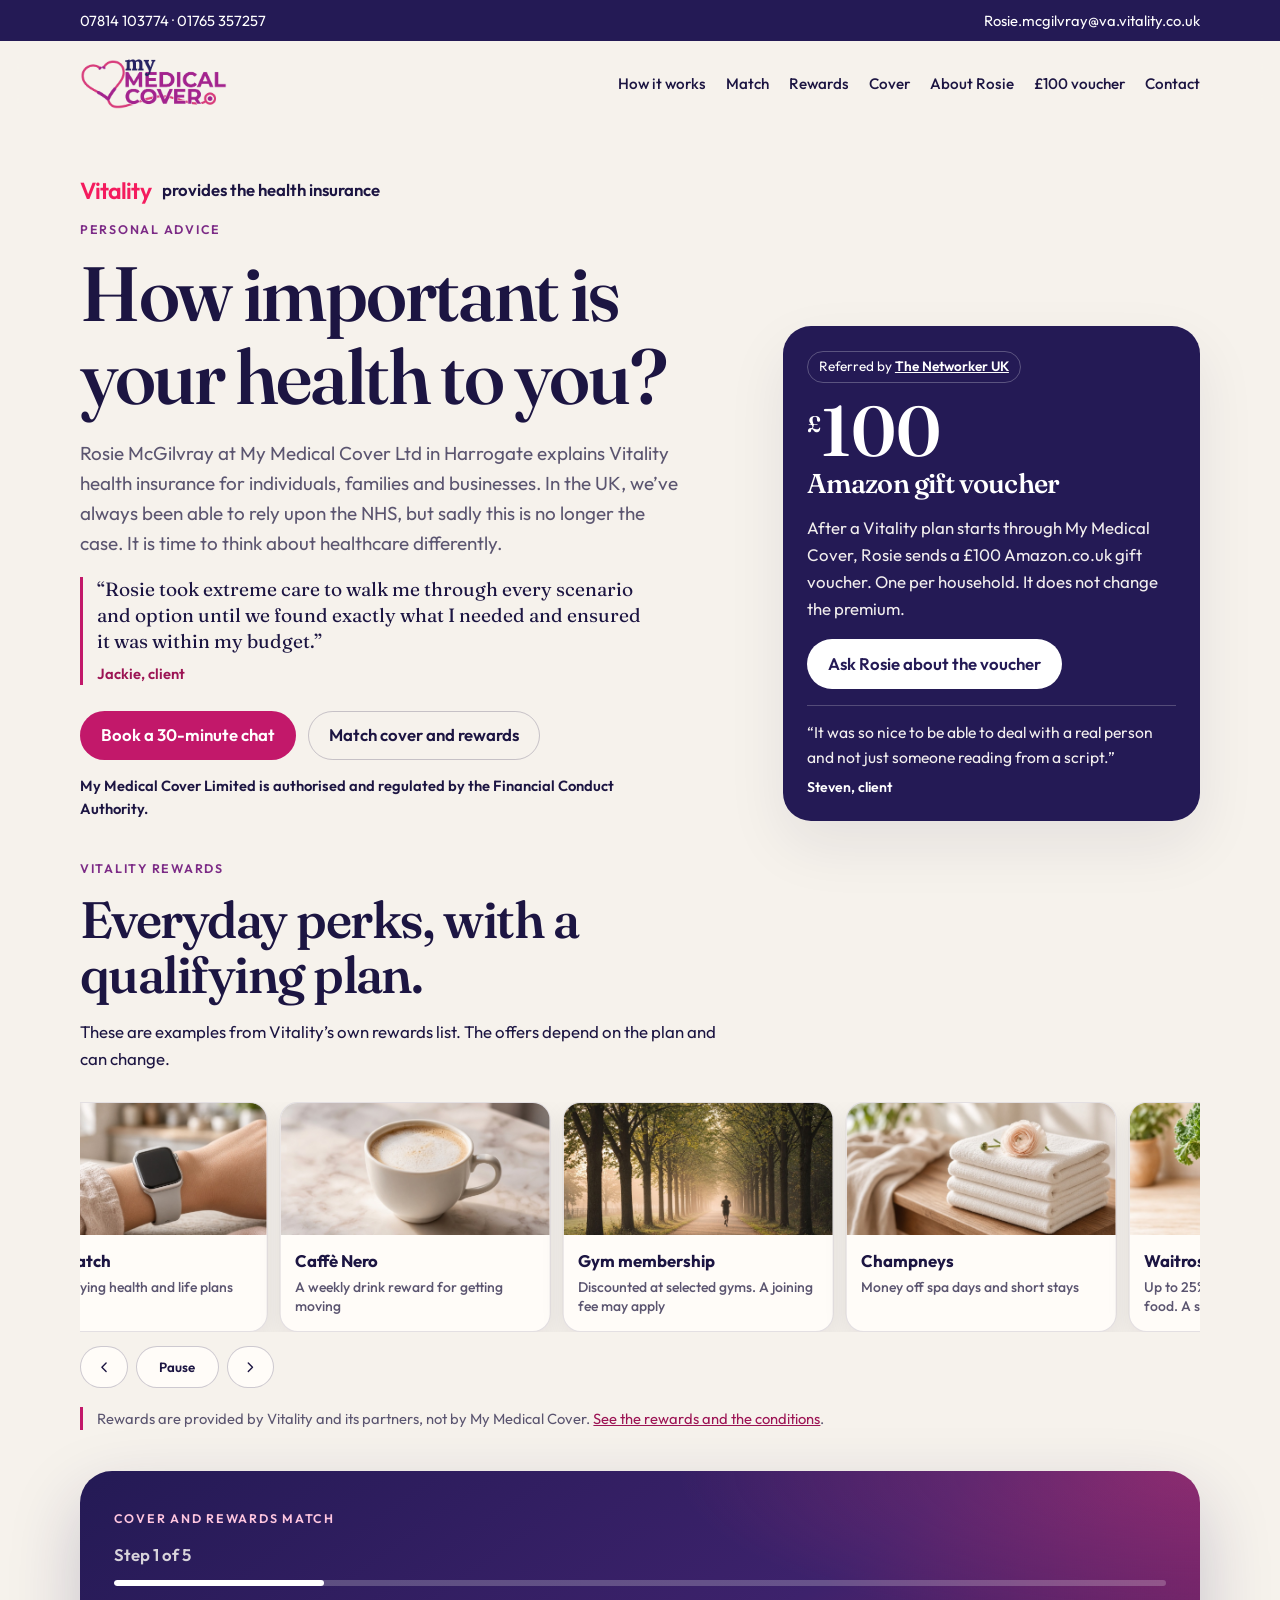
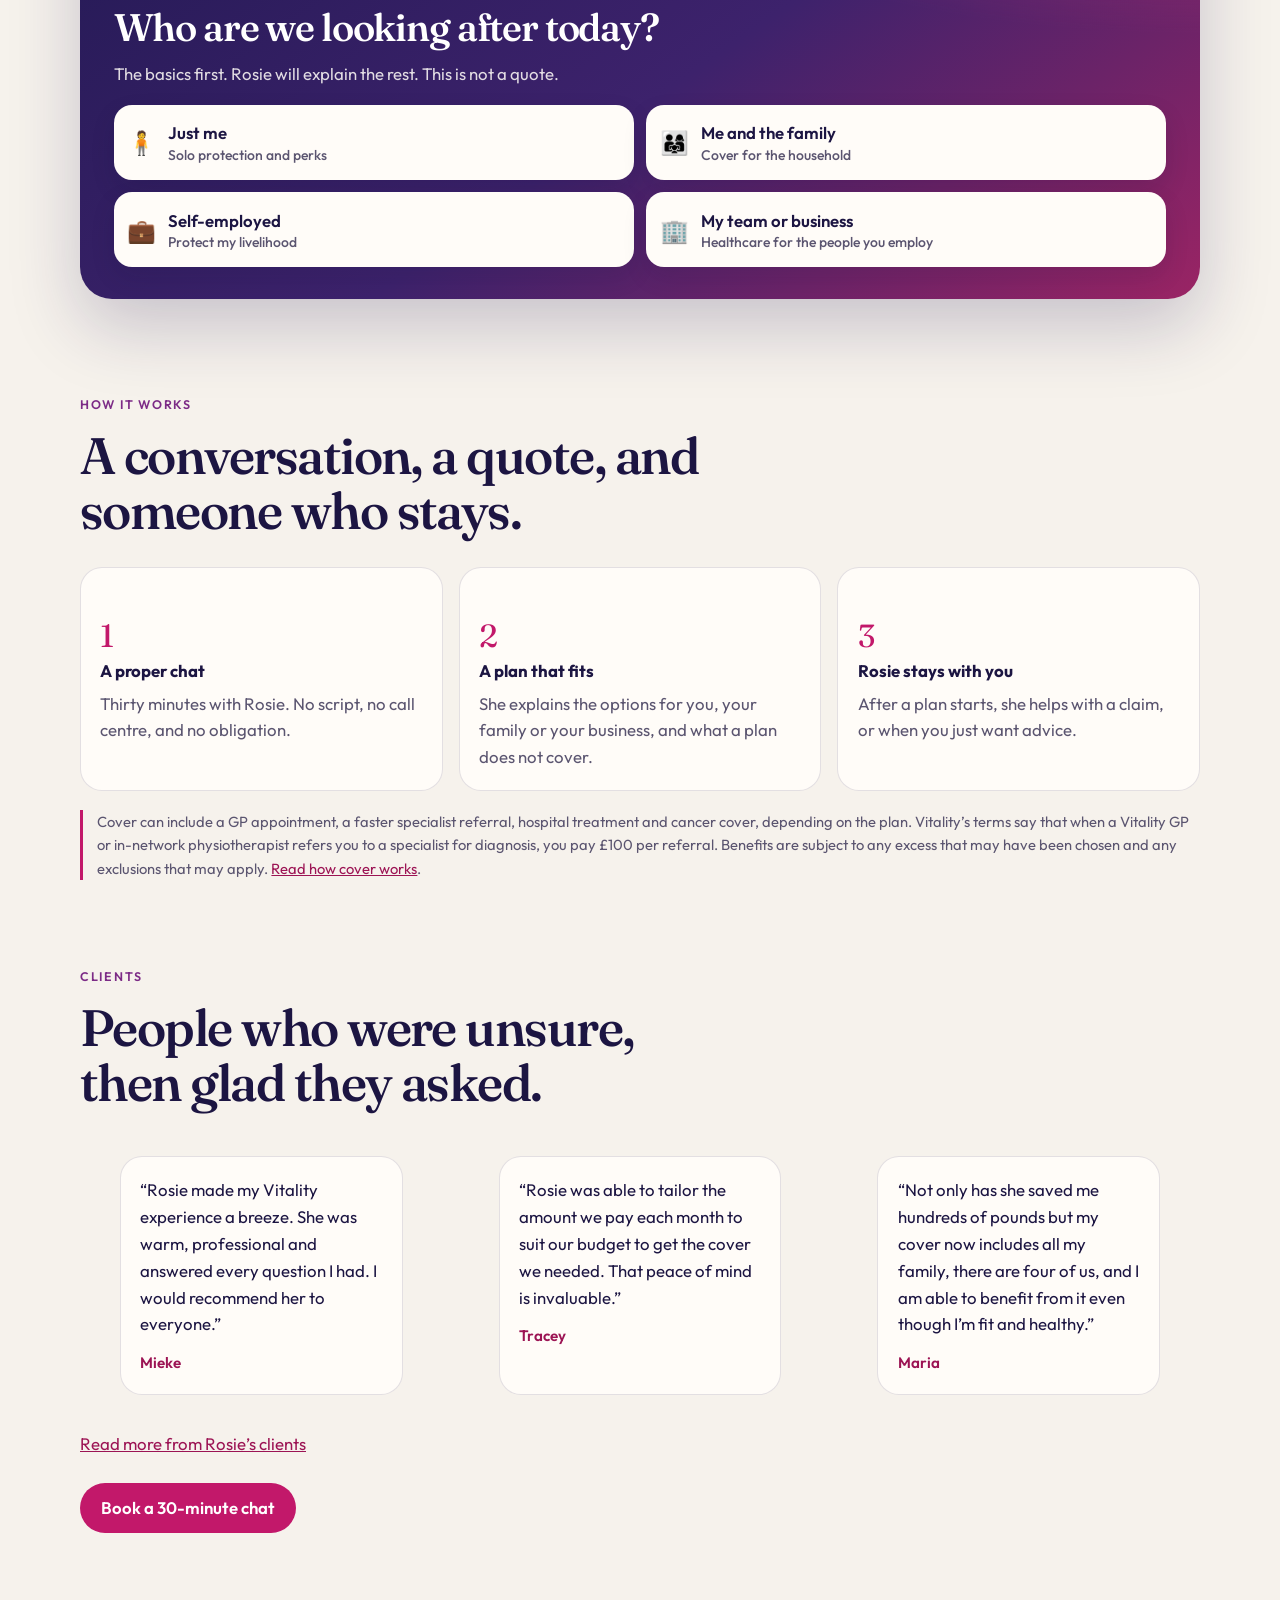
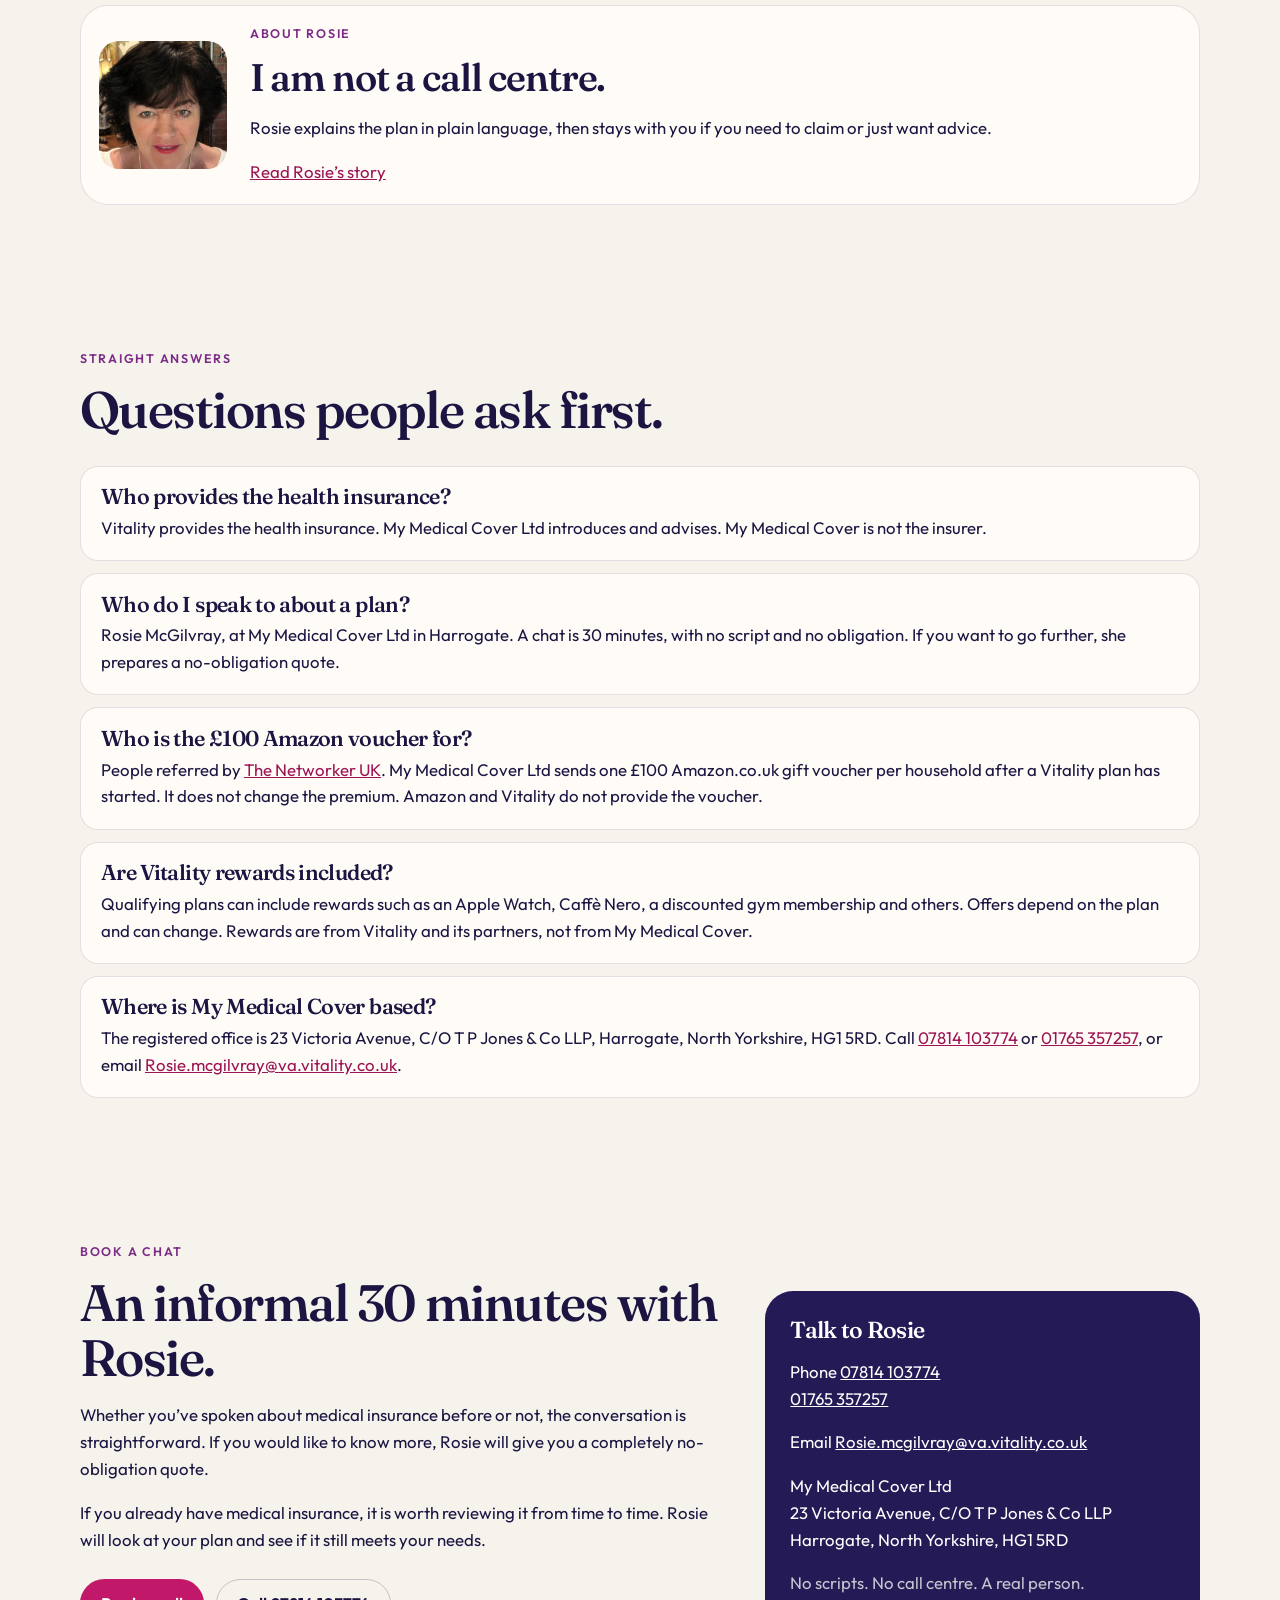
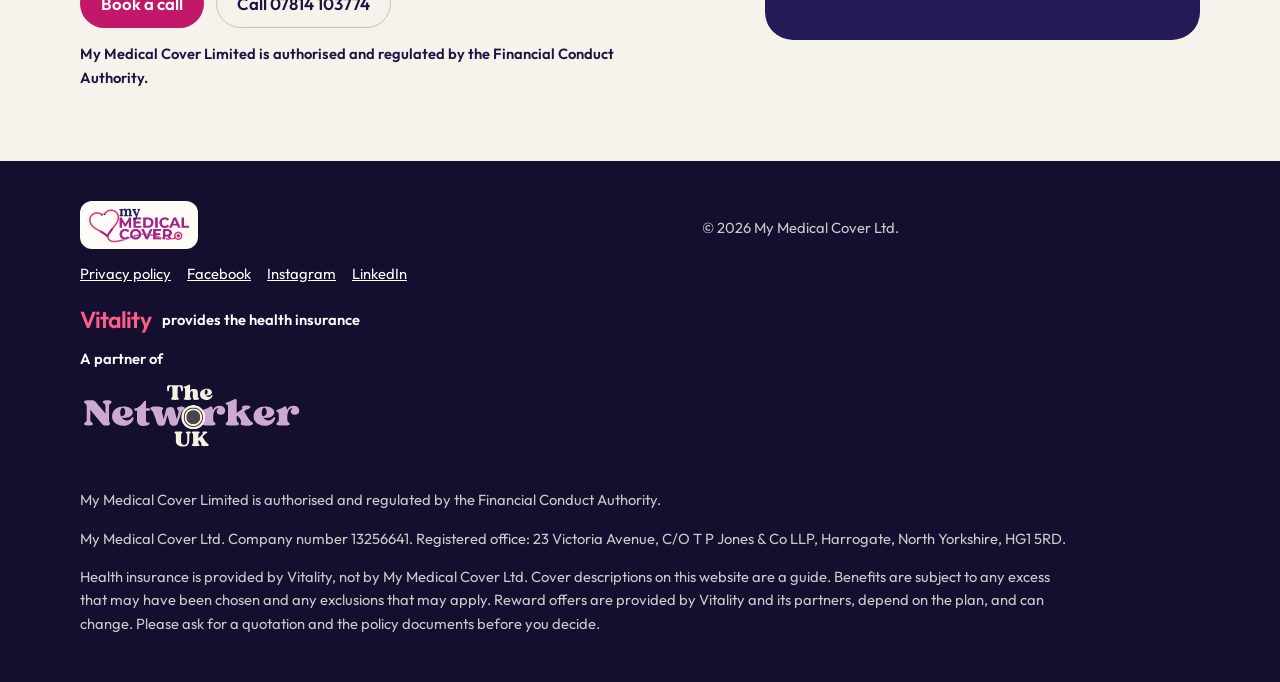
==== index.html @ 62c03670 "Show My Medical Cover as a partner of The Networker UK. Co-authored-by: Cursor <cursoragent@cursor.c" ====
<!DOCTYPE html>
<html lang="en-GB">
<head>
  <meta charset="utf-8">
  <meta name="viewport" content="width=device-width, initial-scale=1">
  <title>Vitality health insurance in Harrogate | My Medical Cover</title>
  <meta name="description" content="Rosie McGilvray at My Medical Cover Ltd in Harrogate explains Vitality health insurance for individuals, families and businesses. Vitality provides the insurance.">
  <link rel="canonical" href="https://my-mc.co.uk/">
  <meta property="og:title" content="Vitality health insurance in Harrogate | My Medical Cover">
  <meta property="og:description" content="Rosie McGilvray at My Medical Cover Ltd in Harrogate explains Vitality health insurance for individuals, families and businesses. Vitality provides the insurance.">
  <meta property="og:type" content="website">
  <meta property="og:url" content="https://my-mc.co.uk/">
  <meta property="og:image" content="https://my-mc.co.uk/assets/logo.png">
  <meta property="og:locale" content="en_GB">
  <meta name="twitter:card" content="summary">
  <script type="application/ld+json">
  {
    "@context": "https://schema.org",
    "@graph": [
      {
        "@type": "ProfessionalService",
        "@id": "https://my-mc.co.uk/#business",
        "name": "My Medical Cover Ltd",
        "url": "https://my-mc.co.uk/",
        "description": "Rosie McGilvray explains Vitality health insurance for individuals, families and businesses. My Medical Cover advises. Vitality provides the insurance.",
        "email": "Rosie.mcgilvray@va.vitality.co.uk",
        "telephone": ["+447814103774", "+441765357257"],
        "address": {
          "@type": "PostalAddress",
          "streetAddress": "23 Victoria Avenue, C/O T P Jones & Co LLP",
          "addressLocality": "Harrogate",
          "addressRegion": "North Yorkshire",
          "postalCode": "HG1 5RD",
          "addressCountry": "GB"
        },
        "areaServed": "GB",
        "founder": { "@type": "Person", "name": "Rosie McGilvray" },
        "sameAs": [
          "https://www.facebook.com/My-Medical-Cover-Ltd-100905602225410/",
          "https://instagram.com/mymedicalcover",
          "https://www.linkedin.com/in/rosie-mcgilvray-77485217/"
        ]
      },
      {
        "@type": "FAQPage",
        "mainEntity": [
          {
            "@type": "Question",
            "name": "Who provides the health insurance?",
            "acceptedAnswer": {
              "@type": "Answer",
              "text": "Vitality provides the health insurance. My Medical Cover Ltd introduces and advises. My Medical Cover is not the insurer."
            }
          },
          {
            "@type": "Question",
            "name": "Who do I speak to about a plan?",
            "acceptedAnswer": {
              "@type": "Answer",
              "text": "Rosie McGilvray, at My Medical Cover Ltd in Harrogate. A chat is 30 minutes, with no script and no obligation. If you want to go further, she prepares a no-obligation quote."
            }
          },
          {
            "@type": "Question",
            "name": "Who is the £100 Amazon voucher for?",
            "acceptedAnswer": {
              "@type": "Answer",
              "text": "People referred by The Networker UK. My Medical Cover Ltd sends one £100 Amazon.co.uk gift voucher per household after a Vitality plan has started. It does not change the premium. Amazon and Vitality do not provide the voucher."
            }
          },
          {
            "@type": "Question",
            "name": "Are Vitality rewards included?",
            "acceptedAnswer": {
              "@type": "Answer",
              "text": "Qualifying plans can include rewards such as an Apple Watch, Caffè Nero, a discounted gym membership and others. Offers depend on the plan and can change. Rewards are from Vitality and its partners, not from My Medical Cover."
            }
          },
          {
            "@type": "Question",
            "name": "Where is My Medical Cover based?",
            "acceptedAnswer": {
              "@type": "Answer",
              "text": "The registered office is 23 Victoria Avenue, C/O T P Jones & Co LLP, Harrogate, North Yorkshire, HG1 5RD. Call 07814 103774 or 01765 357257, or email Rosie.mcgilvray@va.vitality.co.uk."
            }
          }
        ]
      }
    ]
  }
  </script>
  <link rel="icon" href="assets/logo.png">
  <link rel="preconnect" href="https://fonts.googleapis.com">
  <link rel="preconnect" href="https://fonts.gstatic.com" crossorigin>
  <link href="https://fonts.googleapis.com/css2?family=Fraunces:opsz,wght@9..144,500;9..144,620&family=Outfit:wght@300;400;500;600&display=swap" rel="stylesheet">
  <link rel="stylesheet" href="css/styles.css?v=20">
</head>
<body>
  <a class="skip" href="#main">Skip to content</a>
  <div class="topbar">
    <div class="topbar-inner">
      <span><a href="tel:07814103774">07814 103774</a> · <a href="tel:01765357257">01765 357257</a></span>
      <a href="mailto:Rosie.mcgilvray@va.vitality.co.uk">Rosie.mcgilvray@va.vitality.co.uk</a>
    </div>
  </div>
  <header class="nav">
    <div class="nav-inner">
      <a class="logo" href="index.html" aria-label="My Medical Cover home"><img src="assets/logo.png" alt="My Medical Cover"></a>
      <button class="menu-btn" type="button" aria-expanded="false" aria-controls="nav-links">Menu</button>
      <ul class="nav-links" id="nav-links">
        <li><a href="#steps">How it works</a></li>
        <li><a href="#start">Match</a></li>
        <li><a href="rewards.html">Rewards</a></li>
        <li><a href="cover.html">Cover</a></li>
        <li><a href="about.html">About Rosie</a></li>
        <li><a href="refer.html">£100 voucher</a></li>
        <li><a href="#contact">Contact</a></li>
      </ul>
    </div>
  </header>

  <main id="main">
    <section class="hero">
      <div class="wrap hero-grid">
        <div>
          <p class="partner"><span class="vitality-mark">Vitality</span><span>provides the health insurance</span></p>
          <p class="kicker">Personal advice</p>
          <h1>How important is your health to you?</h1>
          <p class="lede">Rosie McGilvray at My Medical Cover Ltd in Harrogate explains Vitality health insurance for individuals, families and businesses. In the UK, we’ve always been able to rely upon the NHS, but sadly this is no longer the case. It is time to think about healthcare differently.</p>
          <blockquote class="pull-quote">
            <p>“Rosie took extreme care to walk me through every scenario and option until we found exactly what I needed and ensured it was within my budget.”</p>
            <footer>Jackie, client</footer>
          </blockquote>
          <div class="hero-actions">
            <a class="btn btn-primary" href="https://outlook.office365.com/owa/calendar/DiscussionwithRosie@VitalityCloud.onmicrosoft.com/bookings/">Book a 30-minute chat</a>
            <a class="btn btn-ghost" href="#start">Match cover and rewards</a>
          </div>
          <p class="fca-note">My Medical Cover Limited is authorised and regulated by the Financial Conduct Authority.</p>
        </div>
        <aside class="voucher-card" aria-label="Referral voucher">
          <span class="referrer">Referred by <a href="https://www.thenetworkeruk.com" target="_blank" rel="noopener noreferrer">The Networker UK<span class="visually-hidden"> (opens in a new tab)</span></a></span>
          <p class="amount"><span>£</span>100</p>
          <h2 style="font-size:1.7rem;color:white;margin-top:0.4rem">Amazon gift voucher</h2>
          <p>After a Vitality plan starts through My Medical Cover, Rosie sends a £100 Amazon.co.uk gift voucher. One per household. It does not change the premium.</p>
          <a class="btn btn-light" href="refer.html">Ask Rosie about the voucher</a>
          <blockquote class="voucher-quote">
            <p>“It was so nice to be able to deal with a real person and not just someone reading from a script.”</p>
            <footer>Steven, client</footer>
          </blockquote>
        </aside>
      </div>
    </section>

    <section class="perk-band" id="rewards">
      <div class="wrap">
        <div class="section-head">
          <p class="kicker">Vitality rewards</p>
          <h2>Everyday perks, with a qualifying plan.</h2>
          <p>These are examples from Vitality’s own rewards list. The offers depend on the plan and can change.</p>
        </div>
        <div class="perk-carousel" data-perk-carousel role="region" aria-roledescription="carousel" aria-label="Vitality rewards">
          <div class="perk-viewport">
            <div class="perk-track">
              <a class="perk" href="rewards.html">
                <img src="assets/rewards/watch.jpg" alt="A wrist wearing a smartwatch" width="1200" height="900">
                <span><strong>Apple Watch</strong><small>With qualifying health and life plans</small></span>
              </a>
              <a class="perk" href="rewards.html">
                <img src="assets/rewards/coffee.jpg" alt="A cup of coffee on a marble table" width="1200" height="900">
                <span><strong>Caffè Nero</strong><small>A weekly drink reward for getting moving</small></span>
              </a>
              <a class="perk" href="rewards.html">
                <img src="assets/rewards/run.jpg" alt="A runner on a tree-lined park path" width="1200" height="900">
                <span><strong>Gym membership</strong><small>Discounted at selected gyms. A joining fee may apply</small></span>
              </a>
              <a class="perk" href="rewards.html">
                <img src="assets/rewards/spa.jpg" alt="Folded white towels with a pale flower" width="1200" height="900">
                <span><strong>Champneys</strong><small>Money off spa days and short stays</small></span>
              </a>
              <a class="perk" href="rewards.html">
                <img src="assets/rewards/groceries.jpg" alt="A paper bag of fresh fruit and vegetables" width="1200" height="900">
                <span><strong>Waitrose &amp; Partners</strong><small>Up to 25% cashback on Good Health food. A spend cap applies</small></span>
              </a>
              <a class="perk" href="rewards.html">
                <img src="assets/rewards/calm.jpg" alt="Someone sitting quietly by a bright window" width="1200" height="900">
                <span><strong>Headspace</strong><small>Guided meditation and more</small></span>
              </a>
              <a class="perk" href="rewards.html">
                <img src="assets/rewards/folding-bike.jpg" alt="A compact folding bicycle against a pale wall" width="1200" height="900">
                <span><strong>Brompton</strong><small>Save £250 on a Brompton bike</small></span>
              </a>
              <a class="perk" href="rewards.html">
                <img src="assets/rewards/bike.jpg" alt="A road bicycle on a quiet country lane" width="1200" height="900">
                <span><strong>Trek</strong><small>Save up to 20% on a bike and accessories</small></span>
              </a>
              <a class="perk" href="rewards.html">
                <img src="assets/rewards/tracker.jpg" alt="A fitness wristband beside a pair of running shoes" width="1200" height="900">
                <span><strong>Fitbit and Garmin</strong><small>Money off selected devices. Postage applies</small></span>
              </a>
            </div>
          </div>
          <div class="perk-controls">
            <button class="perk-btn" type="button" data-perk-prev aria-label="Previous perks">
              <svg viewBox="0 0 24 24" aria-hidden="true"><path d="M14.5 6.5 9 12l5.5 5.5"/></svg>
            </button>
            <button class="perk-btn perk-pause" type="button" data-perk-pause aria-pressed="false">Pause</button>
            <button class="perk-btn" type="button" data-perk-next aria-label="Next perks">
              <svg viewBox="0 0 24 24" aria-hidden="true"><path d="M9.5 6.5 15 12l-5.5 5.5"/></svg>
            </button>
          </div>
        </div>
        <p class="note">Rewards are provided by Vitality and its partners, not by My Medical Cover. <a href="rewards.html">See the rewards and the conditions</a>.</p>
      </div>
    </section>

    <section class="section start" id="start">
      <div class="wrap">
        <div class="start-stage" id="quiz">
          <p class="kicker">Cover and rewards match</p>
          <p class="quiz-count" id="quiz-count">Step <span id="quiz-step-num">1</span> of 5</p>
          <div class="quiz-progress" aria-hidden="true"><span id="quiz-bar"></span></div>

          <div class="quiz-step" data-step="1">
            <h2>Who are we looking after today?</h2>
            <p>The basics first. Rosie will explain the rest. This is not a quote.</p>
            <div class="quiz-options" role="group" aria-label="Who the cover is for">
              <button class="choice quiz-option" type="button" data-key="who" data-value="Just me"><span class="emoji" aria-hidden="true">🧍</span><span>Just me<small>Solo protection and perks</small></span></button>
              <button class="choice quiz-option" type="button" data-key="who" data-value="Me and my family"><span class="emoji" aria-hidden="true">👨‍👩‍👧</span><span>Me and the family<small>Cover for the household</small></span></button>
              <button class="choice quiz-option" type="button" data-key="who" data-value="Self-employed"><span class="emoji" aria-hidden="true">💼</span><span>Self-employed<small>Protect my livelihood</small></span></button>
              <button class="choice quiz-option" type="button" data-key="who" data-value="My business"><span class="emoji" aria-hidden="true">🏢</span><span>My team or business<small>Healthcare for the people you employ</small></span></button>
            </div>
          </div>

          <div class="quiz-step" data-step="2" hidden>
            <h2>What matters most right now?</h2>
            <p>Choose one. A plan can include more than this, and the detail depends on the level of cover.</p>
            <div class="quiz-options" role="group" aria-label="Top priority">
              <button class="choice quiz-option" type="button" data-key="priority" data-value="Faster specialist access"><span class="emoji" aria-hidden="true">🏎️</span><span>Skipping waiting lists<small>Faster access to a specialist</small></span></button>
              <button class="choice quiz-option" type="button" data-key="priority" data-value="Active rewards"><span class="emoji" aria-hidden="true">🏋️</span><span>Active rewards<small>Apple Watch, gym discounts, coffee and more</small></span></button>
              <button class="choice quiz-option" type="button" data-key="priority" data-value="Broad cover and cancer care"><span class="emoji" aria-hidden="true">🛡️</span><span>Peace of mind<small>Broader cover, including cancer care</small></span></button>
              <button class="choice quiz-option" type="button" data-key="priority" data-value="Mental health support"><span class="emoji" aria-hidden="true">🧠</span><span>Mental health support<small>Therapy, counselling and wellbeing tools</small></span></button>
            </div>
            <div class="quiz-nav"><button class="btn quiz-back" type="button" data-goto="1">Back</button></div>
          </div>

          <div class="quiz-step" data-step="3" hidden>
            <h2>Where are you starting from?</h2>
            <p>This helps Rosie know which conversation to have.</p>
            <div class="quiz-options" role="group" aria-label="Current situation">
              <button class="choice quiz-option" type="button" data-key="situation" data-value="New to private healthcare"><span class="emoji" aria-hidden="true">🆕</span><span>Brand new<small>I have not had private healthcare before</small></span></button>
              <button class="choice quiz-option" type="button" data-key="situation" data-value="Already covered"><span class="emoji" aria-hidden="true">🔄</span><span>Already covered<small>I want to see if something fits better</small></span></button>
              <button class="choice quiz-option" type="button" data-key="situation" data-value="Had cover before"><span class="emoji" aria-hidden="true">⏪</span><span>I had cover before<small>I would like to start again</small></span></button>
            </div>
            <div class="quiz-nav"><button class="btn quiz-back" type="button" data-goto="2">Back</button></div>
          </div>

          <div class="quiz-step" data-step="4" hidden>
            <h2>How active are you in a typical week?</h2>
            <p>Vitality rewards members for moving. Rosie can explain what that could mean on your plan. Offers can change, and this is not a promise of a saving.</p>
            <div class="quiz-options" role="group" aria-label="Activity level">
              <button class="choice quiz-option" type="button" data-key="activity" data-value="Just starting out"><span class="emoji" aria-hidden="true">🛋️</span><span>Just starting out<small>I want a reason to get moving</small></span></button>
              <button class="choice quiz-option" type="button" data-key="activity" data-value="Lightly active"><span class="emoji" aria-hidden="true">🚶</span><span>Lightly active<small>Daily walks and light movement</small></span></button>
              <button class="choice quiz-option" type="button" data-key="activity" data-value="Regularly active"><span class="emoji" aria-hidden="true">🏃</span><span>Regularly active<small>Two or three workouts a week</small></span></button>
              <button class="choice quiz-option" type="button" data-key="activity" data-value="Training most days"><span class="emoji" aria-hidden="true">🚴</span><span>Fitness fanatic<small>Daily training, runs or sport</small></span></button>
            </div>
            <div class="quiz-nav"><button class="btn quiz-back" type="button" data-goto="3">Back</button></div>
          </div>

          <div class="quiz-step" data-step="5" hidden>
            <h2>Where should Rosie send your match?</h2>
            <p>Rosie will talk this through herself. There is no call centre. A short call is enough to start, and this is not a quote.</p>
            <form id="quiz-form" class="quiz-form" novalidate>
              <input type="hidden" name="who" id="quiz-who">
              <input type="hidden" name="priority" id="quiz-priority">
              <input type="hidden" name="situation" id="quiz-situation">
              <input type="hidden" name="activity" id="quiz-activity">
              <input type="hidden" name="_subject" value="Cover and rewards match">
              <input type="hidden" name="_template" value="table">
              <input type="hidden" name="_captcha" value="false">
              <div class="fields">
                <div class="field">
                  <label for="quiz-name">First name</label>
                  <input id="quiz-name" name="first_name" autocomplete="given-name" required>
                </div>
                <div class="field">
                  <label for="quiz-phone">Phone number</label>
                  <input id="quiz-phone" name="phone" type="tel" autocomplete="tel" required>
                </div>
                <div class="field full">
                  <label for="quiz-email">Email address</label>
                  <input id="quiz-email" name="email" type="email" autocomplete="email" required>
                </div>
                <div class="field full">
                  <span id="quiz-time-label">Best time for a brief chat</span>
                  <div class="quiz-options" role="group" aria-labelledby="quiz-time-label" style="margin-top:0.4rem">
                    <label class="choice quiz-option"><input type="radio" name="time" value="Morning, 9am to 12pm" required> <span><span class="emoji" aria-hidden="true">🌅</span> Morning<small>9am to 12pm</small></span></label>
                    <label class="choice quiz-option"><input type="radio" name="time" value="Lunch, 12pm to 2pm"> <span><span class="emoji" aria-hidden="true">☀️</span> Lunch break<small>12pm to 2pm</small></span></label>
                    <label class="choice quiz-option"><input type="radio" name="time" value="Late afternoon, 2pm to 5pm"> <span><span class="emoji" aria-hidden="true">🌆</span> Late afternoon<small>2pm to 5pm</small></span></label>
                  </div>
                </div>
                <div class="field full">
                  <label class="check" for="quiz-consent">
                    <input id="quiz-consent" name="consent" type="checkbox" value="Agreed to be contacted">
                    <span>I agree to My Medical Cover contacting me about this match. I have read the <a href="privacy.html">privacy policy</a>.</span>
                  </label>
                </div>
              </div>
              <div class="hp" aria-hidden="true">
                <label for="quiz-website">Website</label>
                <input id="quiz-website" name="website" tabindex="-1" autocomplete="off">
              </div>
              <p class="error" role="alert"></p>
              <div class="quiz-nav">
                <button class="btn quiz-back" type="button" data-goto="4">Back</button>
                <button class="btn btn-primary" type="submit">See my match</button>
              </div>
              <a class="fallback" hidden href="mailto:Rosie.mcgilvray@va.vitality.co.uk">Email Rosie instead</a>
            </form>
          </div>

          <div id="quiz-success" class="panel" hidden tabindex="-1">
            <h3>Rosie has your match.</h3>
            <p id="quiz-summary"></p>
            <div class="hero-actions">
              <a class="btn btn-primary" href="https://outlook.office365.com/owa/calendar/DiscussionwithRosie@VitalityCloud.onmicrosoft.com/bookings/">Book a 30-minute chat</a>
            </div>
            <p class="fca-note">My Medical Cover Limited is authorised and regulated by the Financial Conduct Authority.</p>
          </div>
        </div>
      </div>
    </section>

    <section class="section" id="steps">
      <div class="wrap">
        <div class="section-head">
          <p class="kicker">How it works</p>
          <h2>A conversation, a quote, and someone who stays.</h2>
        </div>
        <div class="steps">
          <article class="panel"><p class="step-num">1</p><strong>A proper chat</strong><span class="muted">Thirty minutes with Rosie. No script, no call centre, and no obligation.</span></article>
          <article class="panel"><p class="step-num">2</p><strong>A plan that fits</strong><span class="muted">She explains the options for you, your family or your business, and what a plan does not cover.</span></article>
          <article class="panel"><p class="step-num">3</p><strong>Rosie stays with you</strong><span class="muted">After a plan starts, she helps with a claim, or when you just want advice.</span></article>
        </div>
        <p class="note">Cover can include a GP appointment, a faster specialist referral, hospital treatment and cancer cover, depending on the plan. Vitality’s terms say that when a Vitality GP or in-network physiotherapist refers you to a specialist for diagnosis, you pay £100 per referral. Benefits are subject to any excess that may have been chosen and any exclusions that may apply. <a href="cover.html">Read how cover works</a>.</p>
      </div>
    </section>

    <section class="section" id="clients" style="padding-top:0">
      <div class="wrap">
        <div class="section-head">
          <p class="kicker">Clients</p>
          <h2>People who were unsure, then glad they asked.</h2>
        </div>
        <div class="quotes three">
          <blockquote class="quote">
            <p>“Rosie made my Vitality experience a breeze. She was warm, professional and answered every question I had. I would recommend her to everyone.”</p>
            <footer>Mieke</footer>
          </blockquote>
          <blockquote class="quote">
            <p>“Rosie was able to tailor the amount we pay each month to suit our budget to get the cover we needed. That peace of mind is invaluable.”</p>
            <footer>Tracey</footer>
          </blockquote>
          <blockquote class="quote">
            <p>“Not only has she saved me hundreds of pounds but my cover now includes all my family, there are four of us, and I am able to benefit from it even though I’m fit and healthy.”</p>
            <footer>Maria</footer>
          </blockquote>
        </div>
        <p style="margin-top:1.2rem"><a href="cover.html#clients">Read more from Rosie’s clients</a></p>
        <div class="hero-actions">
          <a class="btn btn-primary" href="https://outlook.office365.com/owa/calendar/DiscussionwithRosie@VitalityCloud.onmicrosoft.com/bookings/">Book a 30-minute chat</a>
        </div>
      </div>
    </section>

    <section class="section" id="about" style="padding-top:0">
      <div class="wrap">
        <div class="about-tease">
          <img src="assets/rosie.jpg" width="852" height="1024" alt="Rosie McGilvray">
          <div>
            <p class="kicker">About Rosie</p>
            <h2>I am not a call centre.</h2>
            <p>Rosie explains the plan in plain language, then stays with you if you need to claim or just want advice.</p>
            <a href="about.html">Read Rosie’s story</a>
          </div>
        </div>
      </div>
    </section>

    <section class="section" id="answers">
      <div class="wrap">
        <div class="section-head">
          <p class="kicker">Straight answers</p>
          <h2>Questions people ask first.</h2>
        </div>
        <div class="faq">
          <article>
            <h3>Who provides the health insurance?</h3>
            <p>Vitality provides the health insurance. My Medical Cover Ltd introduces and advises. My Medical Cover is not the insurer.</p>
          </article>
          <article>
            <h3>Who do I speak to about a plan?</h3>
            <p>Rosie McGilvray, at My Medical Cover Ltd in Harrogate. A chat is 30 minutes, with no script and no obligation. If you want to go further, she prepares a no-obligation quote.</p>
          </article>
          <article>
            <h3>Who is the £100 Amazon voucher for?</h3>
            <p>People referred by <a href="https://www.thenetworkeruk.com" target="_blank" rel="noopener noreferrer">The Networker UK<span class="visually-hidden"> (opens in a new tab)</span></a>. My Medical Cover Ltd sends one £100 Amazon.co.uk gift voucher per household after a Vitality plan has started. It does not change the premium. Amazon and Vitality do not provide the voucher.</p>
          </article>
          <article>
            <h3>Are Vitality rewards included?</h3>
            <p>Qualifying plans can include rewards such as an Apple Watch, Caffè Nero, a discounted gym membership and others. Offers depend on the plan and can change. Rewards are from Vitality and its partners, not from My Medical Cover.</p>
          </article>
          <article>
            <h3>Where is My Medical Cover based?</h3>
            <p>The registered office is 23 Victoria Avenue, C/O T P Jones &amp; Co LLP, Harrogate, North Yorkshire, HG1 5RD. Call <a href="tel:07814103774">07814 103774</a> or <a href="tel:01765357257">01765 357257</a>, or email <a href="mailto:Rosie.mcgilvray@va.vitality.co.uk">Rosie.mcgilvray@va.vitality.co.uk</a>.</p>
          </article>
        </div>
      </div>
    </section>

    <section class="section" id="contact">
      <div class="wrap contact-row">
        <div>
          <p class="kicker">Book a chat</p>
          <h2>An informal 30 minutes with Rosie.</h2>
          <p>Whether you’ve spoken about medical insurance before or not, the conversation is straightforward. If you would like to know more, Rosie will give you a completely no-obligation quote.</p>
          <p>If you already have medical insurance, it is worth reviewing it from time to time. Rosie will look at your plan and see if it still meets your needs.</p>
          <div class="hero-actions">
            <a class="btn btn-primary" href="https://outlook.office365.com/owa/calendar/DiscussionwithRosie@VitalityCloud.onmicrosoft.com/bookings/">Book a call</a>
            <a class="btn btn-ghost" href="tel:07814103774">Call 07814 103774</a>
          </div>
          <p class="fca-note">My Medical Cover Limited is authorised and regulated by the Financial Conduct Authority.</p>
        </div>
        <aside class="contact-card">
          <h3 style="color:white">Talk to Rosie</h3>
          <p>Phone <a href="tel:07814103774">07814 103774</a><br><a href="tel:01765357257">01765 357257</a></p>
          <p>Email <a href="mailto:Rosie.mcgilvray@va.vitality.co.uk">Rosie.mcgilvray@va.vitality.co.uk</a></p>
          <p>My Medical Cover Ltd<br>23 Victoria Avenue, C/O T P Jones &amp; Co LLP<br>Harrogate, North Yorkshire, HG1 5RD</p>
          <p class="muted" style="color:rgba(255,252,248,0.75)">No scripts. No call centre. A real person.</p>
        </aside>
      </div>
    </section>
  </main>

  <footer>
    <div class="wrap">
      <div class="footer-grid">
        <div>
          <img src="assets/logo.png" alt="" height="48" style="height:48px;width:auto;background:#fffcf8;border-radius:12px;padding:6px 8px">
          <ul class="footer-links">
            <li><a href="privacy.html">Privacy policy</a></li>
            <li><a href="https://www.facebook.com/My-Medical-Cover-Ltd-100905602225410/">Facebook</a></li>
            <li><a href="https://instagram.com/mymedicalcover">Instagram</a></li>
            <li><a href="https://www.linkedin.com/in/rosie-mcgilvray-77485217/">LinkedIn</a></li>
          </ul>
        </div>
        <p>© <span id="year">2026</span> My Medical Cover Ltd.</p>
      </div>
      <div class="legal">
        <p class="partner partner-on-dark"><span class="vitality-mark">Vitality</span><span>provides the health insurance</span></p>
        <a class="networker-partner" href="https://www.thenetworkeruk.com" target="_blank" rel="noopener noreferrer">
          <span>A partner of</span>
          <img src="assets/networker.svg?v=2" alt="The Networker UK" width="148" height="68">
          <span class="visually-hidden">(opens in a new tab)</span>
        </a>
        <p>My Medical Cover Limited is authorised and regulated by the Financial Conduct Authority.</p>
        <p>My Medical Cover Ltd. Company number 13256641. Registered office: 23 Victoria Avenue, C/O T P Jones &amp; Co LLP, Harrogate, North Yorkshire, HG1 5RD.</p>
        <p>Health insurance is provided by Vitality, not by My Medical Cover Ltd. Cover descriptions on this website are a guide. Benefits are subject to any excess that may have been chosen and any exclusions that may apply. Reward offers are provided by Vitality and its partners, depend on the plan, and can change. Please ask for a quotation and the policy documents before you decide.</p>
      </div>
    </div>
  </footer>
  <script src="js/main.js?v=6"></script>
  <script>document.getElementById("year").textContent = new Date().getFullYear();</script>
</body>
</html>
---- css/styles.css ----
:root {
  --ink: #1c1542;
  --navy: #241a55;
  --magenta: #c2186a;
  --magenta-deep: #9c1454;
  --plum: #7c2b86;
  --blush: #f8eef4;
  --paper: #f6f2ec;
  --white: #fffcf8;
  --line: rgba(28, 21, 66, 0.12);
  --muted: #5b5570;
  --shadow: 0 24px 60px rgba(28, 21, 66, 0.08);
  --radius: 22px;
  --max: 1120px;
  --serif: "Fraunces", "Iowan Old Style", Palatino, serif;
  --sans: "Outfit", "Avenir Next", "Segoe UI", sans-serif;
}

* { box-sizing: border-box; }
html { scroll-behavior: smooth; }
body {
  margin: 0;
  color: var(--ink);
  background: var(--paper);
  font-family: var(--sans);
  font-size: 1.05rem;
  line-height: 1.6;
  font-weight: 400;
}
img { max-width: 100%; display: block; }
a { color: var(--magenta-deep); }
button, input, select, textarea { font-family: inherit; }
.skip {
  position: absolute;
  left: 1rem;
  top: -4rem;
  background: var(--ink);
  color: white;
  padding: 0.6rem 0.9rem;
  z-index: 20;
}
.skip:focus { top: 1rem; }
.visually-hidden {
  position: absolute;
  width: 1px;
  height: 1px;
  padding: 0;
  margin: -1px;
  overflow: hidden;
  clip: rect(0, 0, 0, 0);
  white-space: nowrap;
  border: 0;
}

.topbar {
  background: var(--navy);
  color: rgba(255, 252, 248, 0.88);
  font-size: 0.92rem;
}
.topbar-inner, .nav-inner, .wrap {
  width: min(var(--max), calc(100% - 2rem));
  margin-inline: auto;
}
.topbar-inner {
  display: flex;
  justify-content: space-between;
  gap: 1rem;
  padding: 0.55rem 0;
  flex-wrap: wrap;
}
.topbar a { color: white; text-decoration: none; }
.topbar a:hover { text-decoration: underline; }

.nav {
  position: sticky;
  top: 0;
  z-index: 10;
  background: rgba(246, 242, 236, 0.92);
  backdrop-filter: blur(14px);
  border-bottom: 1px solid transparent;
}
.nav.scrolled { border-bottom-color: var(--line); }
.nav-inner {
  display: flex;
  align-items: center;
  justify-content: space-between;
  gap: 1rem;
  min-height: 84px;
}
.logo img { height: 52px; width: auto; }
.nav-links {
  display: flex;
  align-items: center;
  gap: 1.25rem;
  list-style: none;
  margin: 0;
  padding: 0;
}
.nav-links a {
  color: var(--ink);
  text-decoration: none;
  font-size: 0.95rem;
  font-weight: 500;
}
.nav-links a:hover { color: var(--magenta-deep); }
.menu-btn {
  display: none;
  border: 1px solid var(--line);
  background: var(--white);
  border-radius: 999px;
  padding: 0.55rem 0.9rem;
  font-weight: 600;
}

.btn {
  display: inline-flex;
  align-items: center;
  justify-content: center;
  gap: 0.4rem;
  border-radius: 999px;
  padding: 0.85rem 1.25rem;
  text-decoration: none;
  font-weight: 600;
  border: 1.5px solid transparent;
  cursor: pointer;
  line-height: 1.2;
}
.btn-primary { background: var(--magenta); color: white; }
.btn-primary:hover { background: var(--magenta-deep); }
.btn-ghost {
  background: transparent;
  color: var(--ink);
  border-color: rgba(28, 21, 66, 0.22);
}
.btn-ghost:hover { border-color: var(--ink); }
.btn-light { background: white; color: var(--magenta-deep); }

.hero { padding: 3.2rem 0 2rem; }
.hero-grid {
  display: grid;
  grid-template-columns: 1.35fr 0.85fr;
  gap: 2.5rem;
  align-items: end;
}
.partner {
  display: flex;
  align-items: center;
  gap: 0.7rem;
  margin: 0 0 1rem;
  font-weight: 600;
}
.vitality-mark {
  color: #f41c5e;
  font-weight: 600;
  font-size: 1.45rem;
  letter-spacing: -0.04em;
  line-height: 1;
}
.partner-on-dark { color: white; margin: 0 0 1rem; }
.partner-on-dark .vitality-mark { color: #ff5c8a; }
.networker-partner {
  display: inline-flex;
  flex-direction: column;
  align-items: flex-start;
  gap: 0.35rem;
  margin: 0 0 1.2rem;
  color: white;
  text-decoration: none;
  font-weight: 600;
}
.networker-partner img {
  height: 78px;
  width: auto;
  display: block;
}
.about-tease {
  display: grid;
  grid-template-columns: 128px 1fr;
  gap: 1.4rem;
  align-items: center;
  background: var(--white);
  border: 1px solid var(--line);
  border-radius: 28px;
  padding: 1.15rem;
}
.about-tease img {
  width: 128px;
  height: 128px;
  object-fit: cover;
  object-position: center 15%;
  border-radius: 20px;
}
.about-tease h2 { font-size: clamp(1.8rem, 3vw, 2.4rem); }
.faq { display: grid; gap: 0.75rem; }
.faq article {
  background: var(--white);
  border: 1px solid var(--line);
  border-radius: 18px;
  padding: 1.15rem 1.25rem;
}
.faq h3 { font-size: 1.35rem; }
.faq p { margin: 0.35rem 0 0; }
.kicker {
  letter-spacing: 0.14em;
  text-transform: uppercase;
  font-size: 0.78rem;
  font-weight: 600;
  color: var(--plum);
  margin: 0 0 0.8rem;
}
h1, h2, h3 { font-family: var(--serif); font-weight: 560; letter-spacing: -0.03em; line-height: 1.08; }
h1 { font-size: clamp(3rem, 6vw, 5.35rem); margin: 0 0 1rem; }
.split h1, .refer h1 { font-size: clamp(2.2rem, 4vw, 3.3rem); }
.terms-title { font-size: 1.45rem; margin-top: 1.4rem; }
h2 { font-size: clamp(2.1rem, 4vw, 3.3rem); margin: 0 0 0.8rem; }
h3 { font-size: 1.45rem; margin: 0 0 0.4rem; }
.lede { font-size: 1.18rem; color: var(--muted); max-width: 38rem; }
.hero-actions { display: flex; flex-wrap: wrap; gap: 0.75rem; margin-top: 1.6rem; }
.fca-note {
  margin: 0.85rem 0 0;
  max-width: 36rem;
  font-size: 0.92rem;
  font-weight: 600;
  color: var(--ink);
}
.pull-quote {
  margin: 1.15rem 0 0;
  padding: 0 0 0 0.9rem;
  border: 0;
  border-left: 3px solid var(--magenta);
  max-width: 36rem;
}
.pull-quote p {
  margin: 0;
  font-family: var(--serif);
  font-size: 1.2rem;
  line-height: 1.35;
  color: var(--ink);
}
.pull-quote footer {
  margin-top: 0.4rem;
  padding: 0;
  background: transparent;
  color: var(--magenta-deep);
  font-weight: 600;
  font-size: 0.92rem;
}
.voucher-quote {
  margin: 1rem 0 0;
  padding: 0.9rem 0 0;
  border: 0;
  border-top: 1px solid rgba(255, 252, 248, 0.22);
}
.voucher-quote p { margin: 0; font-size: 0.98rem; }
.voucher-quote footer {
  margin-top: 0.35rem;
  padding: 0;
  background: transparent;
  color: white;
  font-weight: 600;
  font-size: 0.88rem;
}
.perk-band { padding: 0.4rem 0 1.2rem; }
.perk-carousel { position: relative; }
.perk-viewport {
  container-type: inline-size;
  overflow: hidden;
}
.perk-track {
  display: flex;
  gap: 0.75rem;
  transition: transform 0.55s ease;
}
.perk {
  display: flex;
  flex: 0 0 calc((100cqi - 2.25rem) / 4);
  flex-direction: column;
  background: var(--white);
  color: var(--ink);
  text-decoration: none;
  border: 1px solid var(--line);
  border-radius: 18px;
  overflow: hidden;
  box-shadow: 0 10px 24px rgba(20, 15, 46, 0.08);
}
.perk-controls {
  display: flex;
  gap: 0.5rem;
  margin-top: 0.9rem;
}
.perk-btn {
  display: inline-flex;
  align-items: center;
  justify-content: center;
  min-width: 2.6rem;
  height: 2.6rem;
  padding: 0 0.85rem;
  border-radius: 999px;
  border: 1.5px solid rgba(28, 21, 66, 0.22);
  background: var(--white);
  color: var(--ink);
  font-weight: 600;
  cursor: pointer;
}
.perk-btn svg {
  width: 1.15rem;
  height: 1.15rem;
  fill: none;
  stroke: currentColor;
  stroke-width: 1.8;
  stroke-linecap: round;
  stroke-linejoin: round;
}
.perk-pause { min-width: 5.2rem; }
@container (max-width: 900px) {
  .perk { flex-basis: calc((100cqi - 0.75rem) / 2); }
}
@container (max-width: 560px) {
  .perk { flex-basis: calc((100cqi - 0.75rem) / 1.2); }
}
.perk img {
  width: 100%;
  height: 132px;
  object-fit: cover;
}
.perk span { display: block; padding: 0.8rem 0.9rem 0.95rem; }
.perk strong { display: block; margin-bottom: 0.2rem; }
.perk small { display: block; color: var(--muted); font-weight: 500; line-height: 1.35; }

.voucher-card {
  background: var(--navy);
  color: white;
  border-radius: 28px;
  padding: 1.6rem 1.5rem 1.4rem;
  box-shadow: var(--shadow);
}
.voucher-card p { color: rgba(255, 252, 248, 0.94); }
.voucher-card .amount {
  color: white;
  font-family: var(--serif);
  font-size: 4.4rem;
  line-height: 0.9;
  margin: 0.2rem 0;
  font-weight: 560;
}
.voucher-card .amount span { font-size: 1.4rem; vertical-align: super; }
.voucher-card a { color: white; }
.voucher-card .btn-light { color: var(--navy); }
.voucher-card .btn-light:hover { background: var(--blush); color: var(--magenta-deep); }
.referrer {
  display: inline-block;
  border: 1px solid rgba(255,255,255,0.25);
  border-radius: 999px;
  padding: 0.25rem 0.7rem;
  font-size: 0.85rem;
  margin-bottom: 0.8rem;
}
.referrer a { color: white; font-weight: 600; }

.section { padding: 4.5rem 0; }
.section-head { max-width: 40rem; margin-bottom: 1.8rem; }
.muted { color: var(--muted); }

.split {
  display: grid;
  grid-template-columns: 0.9fr 1.1fr;
  gap: 3rem;
  align-items: center;
}
.portrait {
  border-radius: 28px;
  overflow: hidden;
  background: var(--blush);
  aspect-ratio: 4 / 5;
}
.portrait img { width: 100%; height: 100%; object-fit: cover; object-position: center 15%; }

.values, .cards, .quotes, .levels {
  display: grid;
  gap: 1rem;
}
.values { grid-template-columns: repeat(4, 1fr); }
.cards { grid-template-columns: repeat(3, 1fr); }
.levels { grid-template-columns: repeat(3, 1fr); }
.quotes { grid-template-columns: 1fr 1fr; }
.quotes.three { grid-template-columns: repeat(3, 1fr); }
.steps, .rewards { display: grid; gap: 1rem; }
.steps { grid-template-columns: repeat(3, 1fr); }
.start { padding-top: 0.4rem; padding-bottom: 1.5rem; }
.start-stage {
  background:
    radial-gradient(900px 280px at 100% 0%, rgba(216, 56, 120, 0.42), transparent 58%),
    linear-gradient(145deg, #241a55 0%, #3d226c 52%, #9a2464 100%);
  color: white;
  border-radius: 32px;
  padding: 2.4rem 2.1rem 2rem;
  box-shadow: 0 28px 70px rgba(36, 26, 85, 0.22);
}
.start-stage .kicker { color: #ffc6df; }
.start-stage h2 { color: white; }
.start-stage .section-head { margin-bottom: 1.4rem; }
.start-stage .section-head p:last-child { color: rgba(255, 252, 248, 0.82); margin: 0; }
.choices { display: grid; grid-template-columns: repeat(4, 1fr); gap: 0.75rem; }
.choice {
  display: flex;
  flex-direction: column;
  align-items: center;
  gap: 0.45rem;
  border: 1.5px solid transparent;
  background: var(--white);
  color: var(--ink);
  border-radius: 18px;
  padding: 1.05rem 0.8rem 0.95rem;
  font-size: 1.05rem;
  font-weight: 600;
  text-align: center;
  cursor: pointer;
  box-shadow: 0 10px 24px rgba(20, 15, 46, 0.12);
  transition: background 0.15s ease, color 0.15s ease, transform 0.15s ease;
}
.choice-icon {
  width: 28px;
  height: 28px;
  fill: none;
  stroke: currentColor;
  stroke-width: 1.7;
  stroke-linecap: round;
  stroke-linejoin: round;
}
.choice:hover { transform: translateY(-2px); }
.choice[aria-pressed="true"] {
  background: var(--magenta);
  color: white;
  box-shadow: 0 12px 28px rgba(194, 24, 106, 0.35);
}
.quiz-count { margin: 0 0 0.7rem; color: rgba(255, 252, 248, 0.82); font-weight: 600; }
.quiz-progress {
  height: 6px;
  border-radius: 999px;
  background: rgba(255, 252, 248, 0.22);
  margin-bottom: 1.3rem;
  overflow: hidden;
}
.quiz-progress span {
  display: block;
  height: 100%;
  width: 20%;
  background: white;
  border-radius: inherit;
}
.quiz-options { display: grid; grid-template-columns: 1fr 1fr; gap: 0.75rem; }
#start, #quiz { scroll-margin-top: 96px; }
.quiz-option {
  display: flex;
  flex-direction: row;
  align-items: center;
  gap: 0.75rem;
  text-align: left;
  min-height: 4.6rem;
}
.quiz-option input { margin: 0; flex: none; }
.quiz-option .emoji { font-size: 1.45rem; line-height: 1; flex: none; }
.quiz-option small { display: block; font-weight: 500; color: var(--muted); margin-top: 0.15rem; }
.quiz-option[aria-pressed="true"] small { color: rgba(255, 252, 248, 0.86); }
.quiz-nav { display: flex; flex-wrap: wrap; gap: 0.75rem; margin-top: 1rem; }
.start-stage .quiz-back {
  color: white;
  border-color: rgba(255, 252, 248, 0.4);
  background: transparent;
}
.quiz-form {
  margin-top: 0.2rem;
  color: var(--ink);
}
.quiz-form .quiz-back {
  color: var(--ink);
  border-color: rgba(28, 21, 66, 0.28);
}
#quiz-success, #quiz-success h3, #quiz-success p { color: var(--ink); }
#quiz-time-label { font-size: 0.9rem; font-weight: 600; }
.quiz-step h2 { color: white; font-size: clamp(1.8rem, 3vw, 2.5rem); }
.quiz-step > p { color: rgba(255, 252, 248, 0.86); margin-top: 0; }
.choice-result { margin-top: 1rem; color: var(--ink); }
.choice-result h3 { margin-top: 0; color: var(--ink); }
.rewards { grid-template-columns: repeat(3, 1fr); }
.step-num {
  font-family: var(--serif);
  font-size: 2rem;
  color: var(--magenta);
  line-height: 1;
  margin-bottom: 0.35rem;
}

.panel, .quote, .level {
  background: var(--white);
  border: 1px solid var(--line);
  border-radius: var(--radius);
  padding: 1.25rem 1.2rem 1.15rem;
}
.panel.reward {
  padding: 0;
  overflow: hidden;
  display: flex;
  flex-direction: column;
}
.reward img {
  width: 100%;
  height: 180px;
  object-fit: cover;
}
.reward > div { padding: 1.05rem 1.15rem 1.15rem; }
.panel strong { display: block; font-size: 1.05rem; margin-bottom: 0.35rem; }
.list { margin: 0; padding-left: 1.1rem; }
.list li { margin: 0.45rem 0; }
.note {
  font-size: 0.92rem;
  color: var(--muted);
  border-left: 3px solid var(--magenta);
  padding-left: 0.9rem;
  margin-top: 1.2rem;
}

.quote p { margin: 0 0 0.8rem; }
.quote footer {
  font-weight: 600;
  font-size: 0.95rem;
  background: transparent;
  color: var(--magenta-deep);
  padding: 0;
}
.more-quotes { margin-top: 1rem; }
.more-quotes summary {
  cursor: pointer;
  font-weight: 600;
  color: var(--magenta-deep);
}

.refer {
  background: linear-gradient(180deg, #f3e4ee 0%, var(--paper) 100%);
}
.refer-grid {
  display: grid;
  grid-template-columns: 0.85fr 1.15fr;
  gap: 2rem;
  align-items: start;
}
form {
  background: var(--white);
  border-radius: 28px;
  padding: 1.4rem;
  border: 1px solid var(--line);
  box-shadow: var(--shadow);
}
.fields { display: grid; grid-template-columns: 1fr 1fr; gap: 0.85rem; }
.field { display: flex; flex-direction: column; gap: 0.35rem; }
.field.full { grid-column: 1 / -1; }
label { font-size: 0.9rem; font-weight: 600; }
input, select, textarea {
  border: 1px solid rgba(28, 21, 66, 0.18);
  background: #fff;
  border-radius: 12px;
  padding: 0.75rem 0.8rem;
  font-size: 1rem;
  color: var(--ink);
}
textarea { min-height: 110px; resize: vertical; }
input:focus, select:focus, textarea:focus {
  outline: 2px solid var(--magenta);
  border-color: transparent;
}
.check {
  display: flex;
  gap: 0.65rem;
  align-items: flex-start;
  font-size: 0.95rem;
  font-weight: 400;
}
.check input { margin-top: 0.25rem; }
.hp {
  position: absolute;
  left: -9999px;
  height: 0;
  overflow: hidden;
}
.error {
  color: #9c1454;
  font-size: 0.92rem;
  margin: 0.4rem 0 0;
  min-height: 1.2em;
}
.success {
  background: var(--white);
  border-radius: 28px;
  padding: 2rem 1.5rem;
  border: 1px solid var(--line);
}
.terms { font-size: 0.95rem; }
.terms li { margin: 0.4rem 0; }

.contact-row {
  display: grid;
  grid-template-columns: 1.2fr 0.8fr;
  gap: 2rem;
  align-items: center;
}
.contact-card {
  background: var(--navy);
  color: white;
  border-radius: 28px;
  padding: 1.6rem;
}
.contact-card a { color: white; }

body > footer {
  background: #140f2e;
  color: rgba(255, 252, 248, 0.78);
  padding: 2.5rem 0 2rem;
  font-size: 0.92rem;
}
body > footer a { color: white; }
.footer-grid {
  display: grid;
  grid-template-columns: 1.2fr 1fr;
  gap: 1.5rem;
}
.legal { margin-top: 1.4rem; max-width: 62rem; }
.footer-links { display: flex; gap: 1rem; flex-wrap: wrap; list-style: none; padding: 0; margin: 0.8rem 0 0; }

.doc { padding: 3rem 0 4rem; }
.doc-body { max-width: 46rem; }
.doc-body h2 { font-size: 1.7rem; margin-top: 2rem; }
.doc-body ul { padding-left: 1.2rem; }

:focus-visible { outline: 2px solid var(--magenta); outline-offset: 3px; }

@media (max-width: 900px) {
  .hero-grid, .split, .refer-grid, .contact-row, .footer-grid,
  .values, .cards, .levels, .steps, .quotes.three, .choices { grid-template-columns: 1fr; }
  .rewards { grid-template-columns: 1fr 1fr; }
  .start-stage { padding: 1.5rem 1.1rem 1.25rem; border-radius: 24px; }
  .choice { flex-direction: row; justify-content: flex-start; text-align: left; padding-left: 1.1rem; gap: 0.75rem; }
  .quiz-options { grid-template-columns: 1fr; }
  .quotes { grid-template-columns: 1fr; }
  .menu-btn { display: inline-flex; }
  .nav-links {
    display: none;
    position: absolute;
    left: 0;
    right: 0;
    top: 100%;
    background: var(--paper);
    flex-direction: column;
    align-items: flex-start;
    padding: 0.6rem 1rem 1rem;
    border-bottom: 1px solid var(--line);
  }
  .nav-links.open { display: flex; }
  .nav { position: sticky; }
  .fields { grid-template-columns: 1fr; }
  h1 { font-size: clamp(2.5rem, 12vw, 3.6rem); }
}

@media (max-width: 560px) {
  .rewards { grid-template-columns: 1fr; }
  .about-tease { grid-template-columns: 88px 1fr; gap: 0.9rem; }
  .about-tease img { width: 88px; height: 88px; }
}

@media (prefers-reduced-motion: reduce) {
  html { scroll-behavior: auto; }
  .choice { transition: none; }
  .choice:hover { transform: none; }
  .perk-track { transition: none; }
}
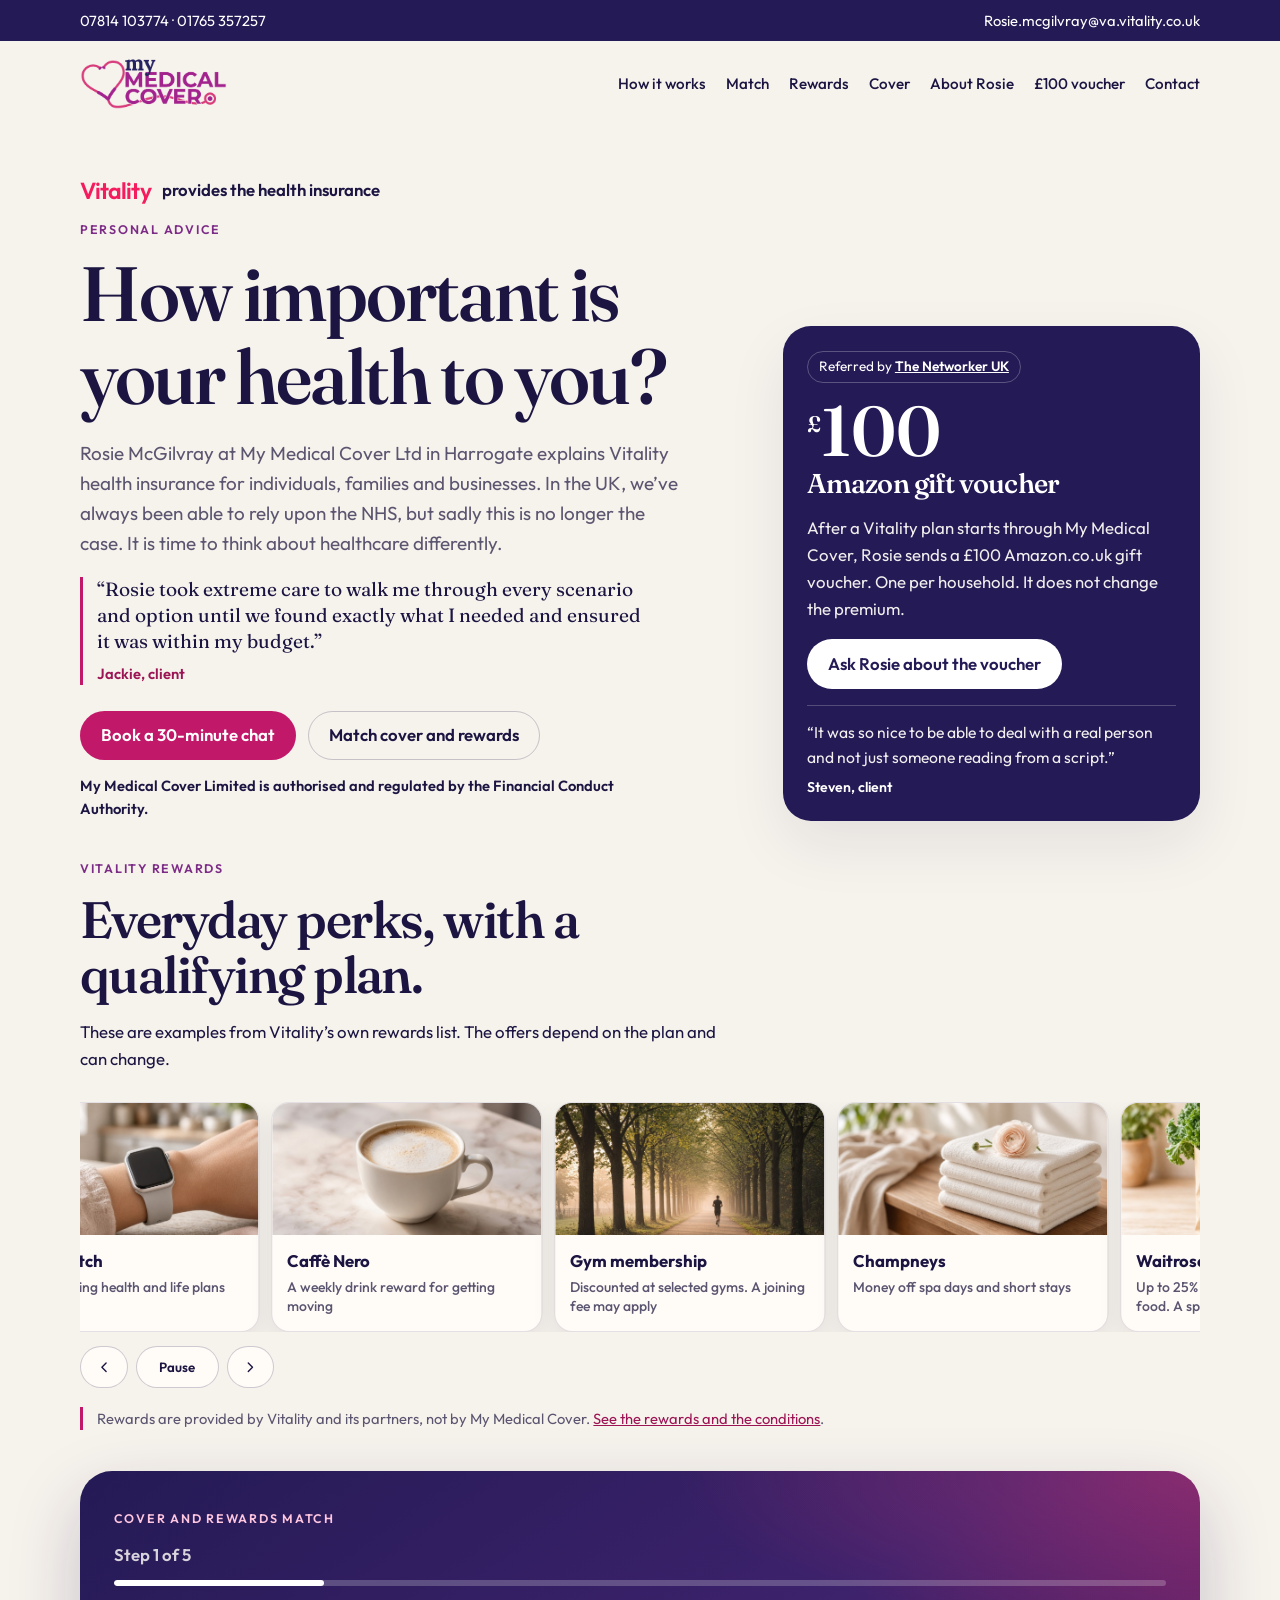
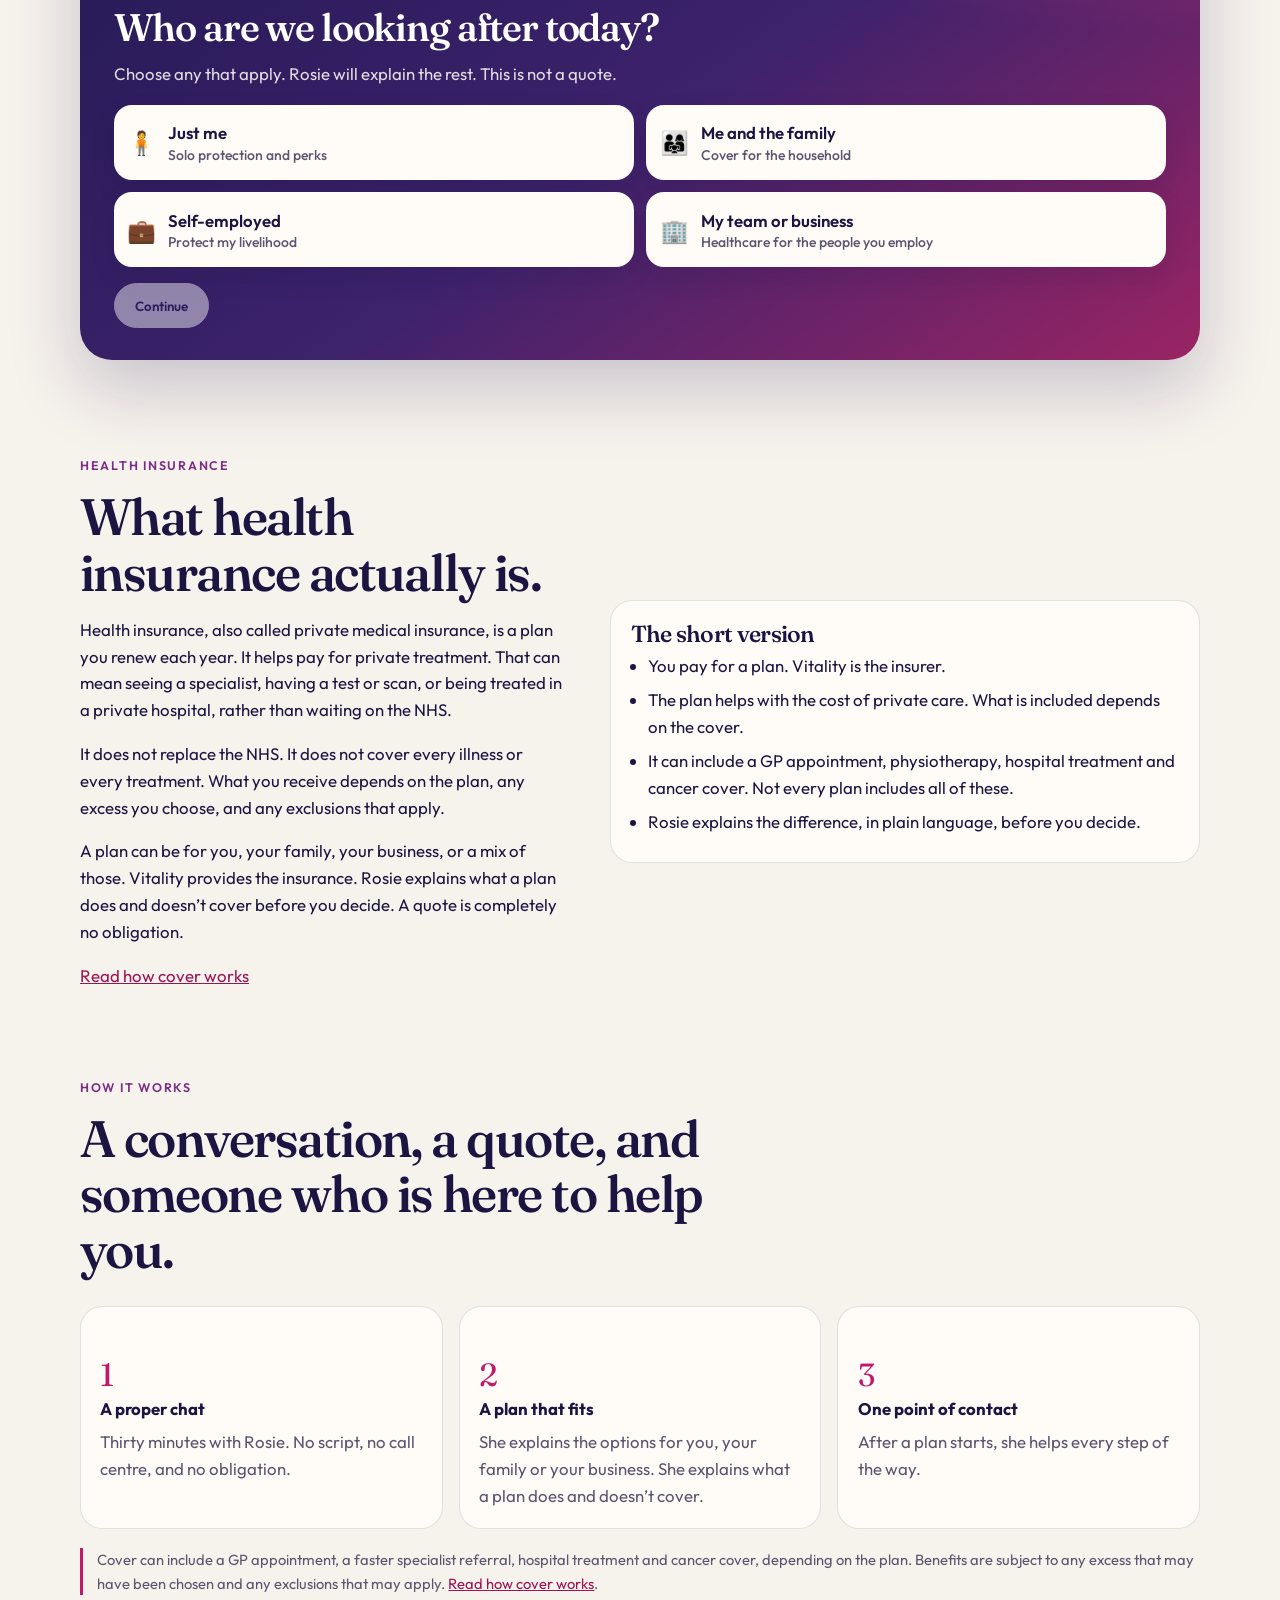
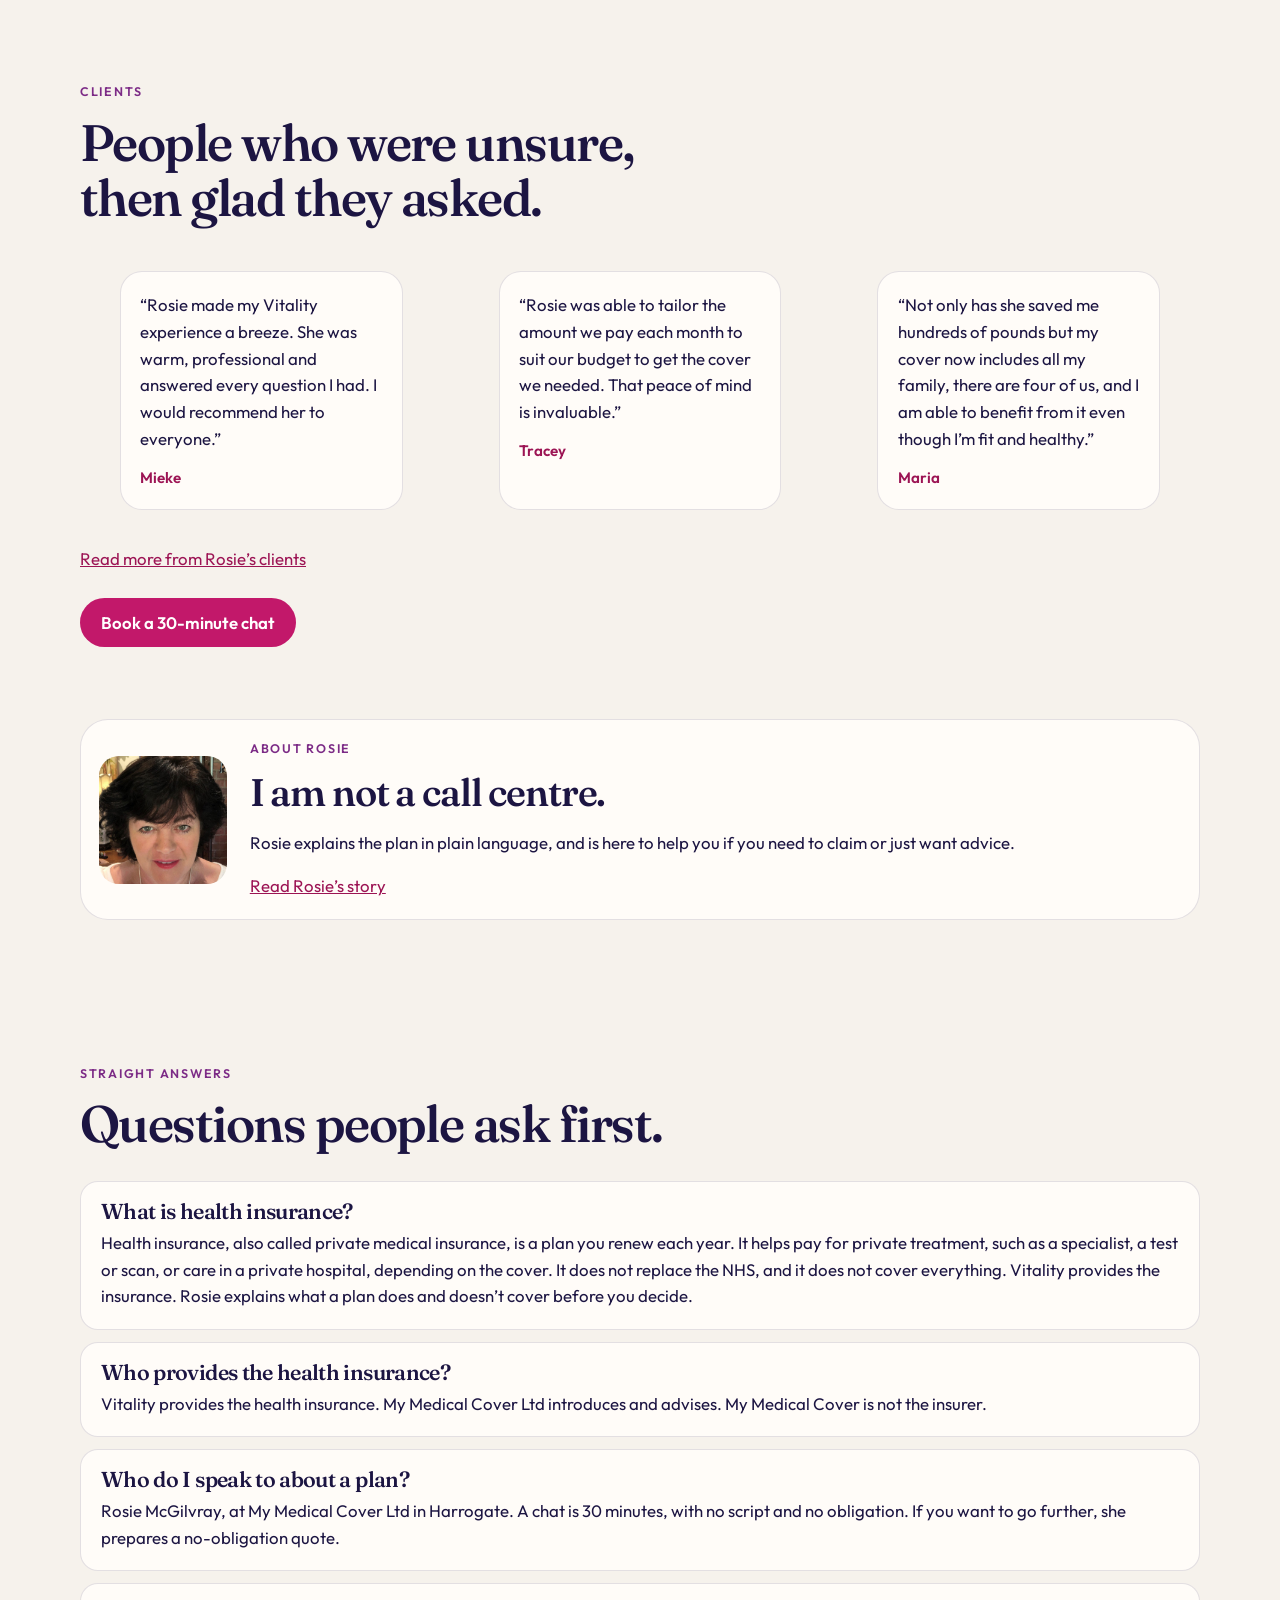
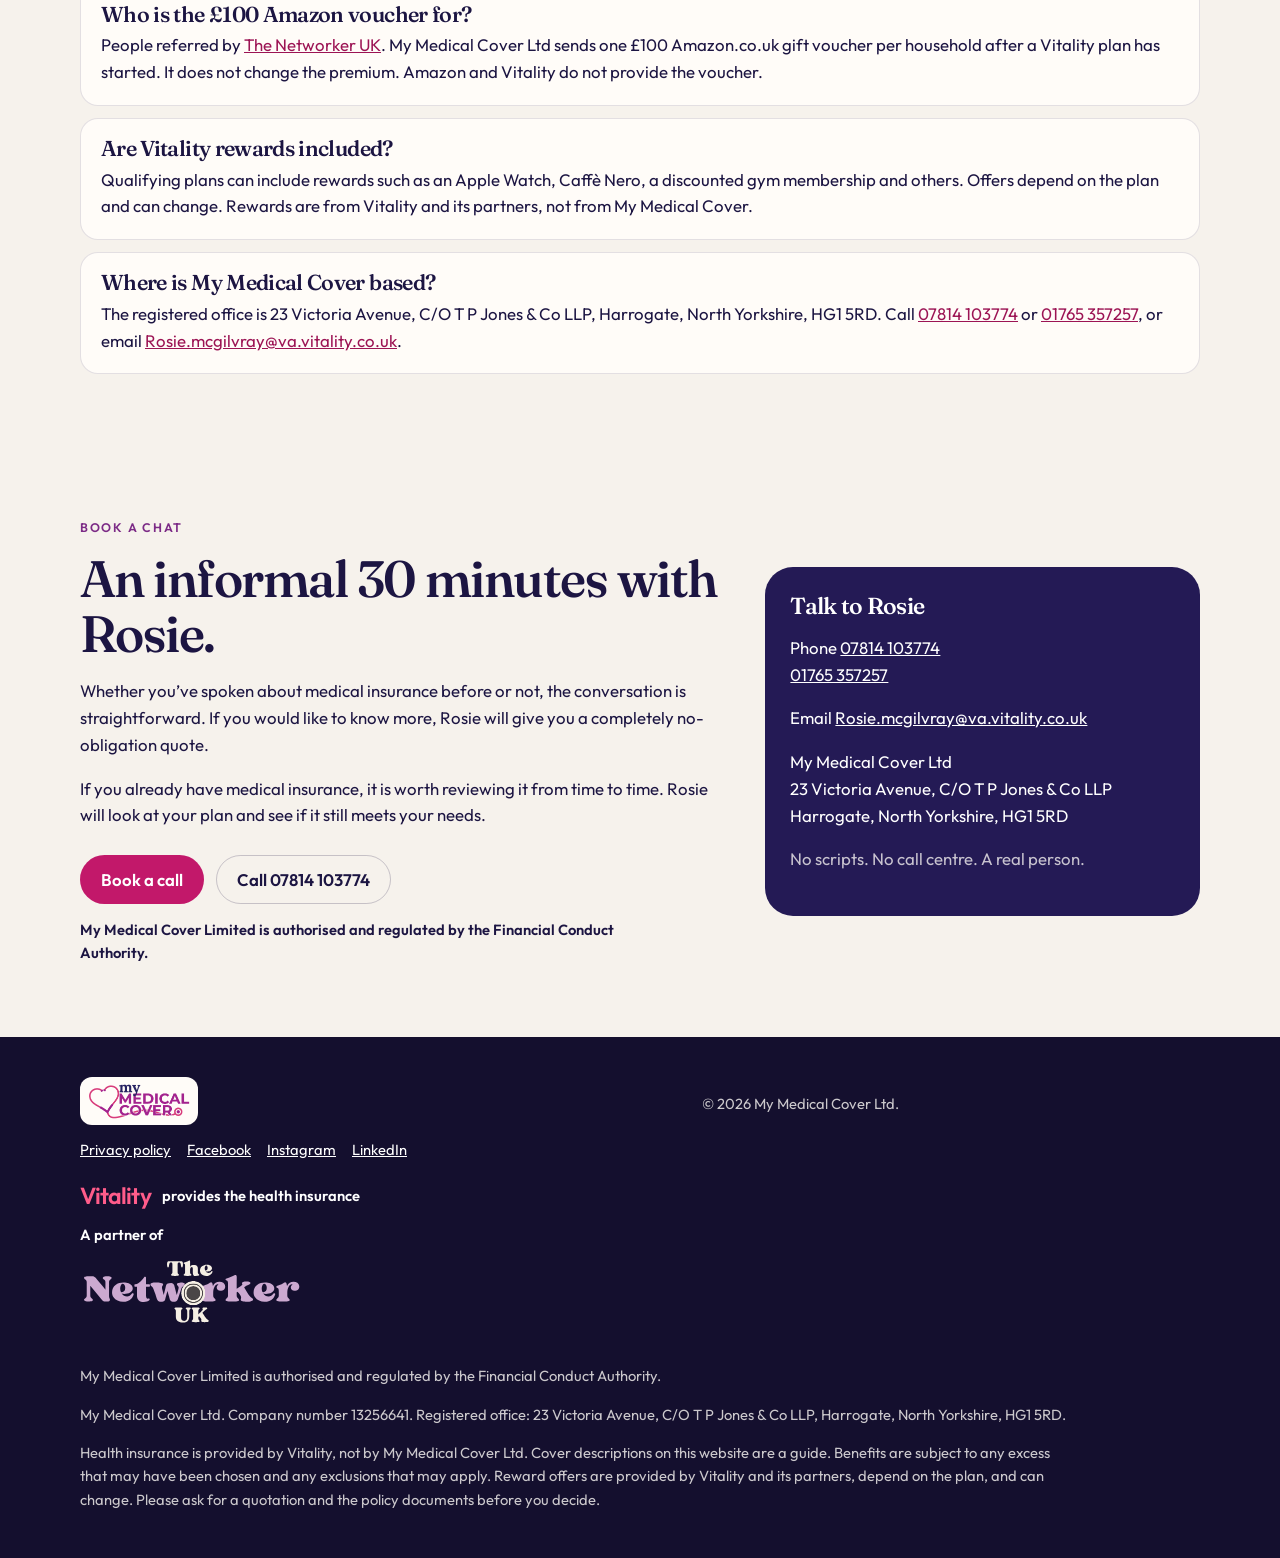
==== commit 5af7a41e: "Let the cover match take more than one answer, and explain what health insurance is. Co-authored-by:" ====
--- a/index.html
+++ b/index.html
@@ -44,6 +44,14 @@
       {
         "@type": "FAQPage",
         "mainEntity": [
+          {
+            "@type": "Question",
+            "name": "What is health insurance?",
+            "acceptedAnswer": {
+              "@type": "Answer",
+              "text": "Health insurance, also called private medical insurance, is a plan you renew each year. It helps pay for private treatment, such as a specialist, a test or scan, or care in a private hospital, depending on the cover. It does not replace the NHS, and it does not cover everything. Vitality provides the insurance. Rosie explains what a plan does and doesn't cover before you decide."
+            }
+          },
           {
             "@type": "Question",
             "name": "Who provides the health insurance?",
@@ -93,7 +101,7 @@
   <link rel="preconnect" href="https://fonts.googleapis.com">
   <link rel="preconnect" href="https://fonts.gstatic.com" crossorigin>
   <link href="https://fonts.googleapis.com/css2?family=Fraunces:opsz,wght@9..144,500;9..144,620&family=Outfit:wght@300;400;500;600&display=swap" rel="stylesheet">
-  <link rel="stylesheet" href="css/styles.css?v=20">
+  <link rel="stylesheet" href="css/styles.css?v=21">
 </head>
 <body>
   <a class="skip" href="#main">Skip to content</a>
@@ -222,25 +230,26 @@
 
           <div class="quiz-step" data-step="1">
             <h2>Who are we looking after today?</h2>
-            <p>The basics first. Rosie will explain the rest. This is not a quote.</p>
+            <p>Choose any that apply. Rosie will explain the rest. This is not a quote.</p>
             <div class="quiz-options" role="group" aria-label="Who the cover is for">
               <button class="choice quiz-option" type="button" data-key="who" data-value="Just me"><span class="emoji" aria-hidden="true">🧍</span><span>Just me<small>Solo protection and perks</small></span></button>
               <button class="choice quiz-option" type="button" data-key="who" data-value="Me and my family"><span class="emoji" aria-hidden="true">👨‍👩‍👧</span><span>Me and the family<small>Cover for the household</small></span></button>
               <button class="choice quiz-option" type="button" data-key="who" data-value="Self-employed"><span class="emoji" aria-hidden="true">💼</span><span>Self-employed<small>Protect my livelihood</small></span></button>
               <button class="choice quiz-option" type="button" data-key="who" data-value="My business"><span class="emoji" aria-hidden="true">🏢</span><span>My team or business<small>Healthcare for the people you employ</small></span></button>
             </div>
+            <div class="quiz-nav"><button class="btn quiz-next" type="button" data-for="who" data-next="2" disabled>Continue</button></div>
           </div>
 
           <div class="quiz-step" data-step="2" hidden>
             <h2>What matters most right now?</h2>
-            <p>Choose one. A plan can include more than this, and the detail depends on the level of cover.</p>
+            <p>Choose any that apply. A plan can include more than one of these, and the detail depends on the level of cover.</p>
             <div class="quiz-options" role="group" aria-label="Top priority">
               <button class="choice quiz-option" type="button" data-key="priority" data-value="Faster specialist access"><span class="emoji" aria-hidden="true">🏎️</span><span>Skipping waiting lists<small>Faster access to a specialist</small></span></button>
               <button class="choice quiz-option" type="button" data-key="priority" data-value="Active rewards"><span class="emoji" aria-hidden="true">🏋️</span><span>Active rewards<small>Apple Watch, gym discounts, coffee and more</small></span></button>
               <button class="choice quiz-option" type="button" data-key="priority" data-value="Broad cover and cancer care"><span class="emoji" aria-hidden="true">🛡️</span><span>Peace of mind<small>Broader cover, including cancer care</small></span></button>
               <button class="choice quiz-option" type="button" data-key="priority" data-value="Mental health support"><span class="emoji" aria-hidden="true">🧠</span><span>Mental health support<small>Therapy, counselling and wellbeing tools</small></span></button>
             </div>
-            <div class="quiz-nav"><button class="btn quiz-back" type="button" data-goto="1">Back</button></div>
+            <div class="quiz-nav"><button class="btn quiz-back" type="button" data-goto="1">Back</button><button class="btn quiz-next" type="button" data-for="priority" data-next="3" disabled>Continue</button></div>
           </div>
 
           <div class="quiz-step" data-step="3" hidden>
@@ -291,11 +300,11 @@
                   <input id="quiz-email" name="email" type="email" autocomplete="email" required>
                 </div>
                 <div class="field full">
-                  <span id="quiz-time-label">Best time for a brief chat</span>
+                  <span id="quiz-time-label">Best times for a brief chat. Choose any that suit.</span>
                   <div class="quiz-options" role="group" aria-labelledby="quiz-time-label" style="margin-top:0.4rem">
-                    <label class="choice quiz-option"><input type="radio" name="time" value="Morning, 9am to 12pm" required> <span><span class="emoji" aria-hidden="true">🌅</span> Morning<small>9am to 12pm</small></span></label>
-                    <label class="choice quiz-option"><input type="radio" name="time" value="Lunch, 12pm to 2pm"> <span><span class="emoji" aria-hidden="true">☀️</span> Lunch break<small>12pm to 2pm</small></span></label>
-                    <label class="choice quiz-option"><input type="radio" name="time" value="Late afternoon, 2pm to 5pm"> <span><span class="emoji" aria-hidden="true">🌆</span> Late afternoon<small>2pm to 5pm</small></span></label>
+                    <label class="choice quiz-option"><input type="checkbox" name="time" value="Morning, 9am to 12pm"> <span><span class="emoji" aria-hidden="true">🌅</span> Morning<small>9am to 12pm</small></span></label>
+                    <label class="choice quiz-option"><input type="checkbox" name="time" value="Lunch, 12pm to 2pm"> <span><span class="emoji" aria-hidden="true">☀️</span> Lunch break<small>12pm to 2pm</small></span></label>
+                    <label class="choice quiz-option"><input type="checkbox" name="time" value="Late afternoon, 2pm to 5pm"> <span><span class="emoji" aria-hidden="true">🌆</span> Late afternoon<small>2pm to 5pm</small></span></label>
                   </div>
                 </div>
                 <div class="field full">
@@ -330,18 +339,40 @@
       </div>
     </section>
 
-    <section class="section" id="steps">
+    <section class="section" id="insurance">
+      <div class="wrap split">
+        <div>
+          <p class="kicker">Health insurance</p>
+          <h2>What health insurance actually is.</h2>
+          <p>Health insurance, also called private medical insurance, is a plan you renew each year. It helps pay for private treatment. That can mean seeing a specialist, having a test or scan, or being treated in a private hospital, rather than waiting on the NHS.</p>
+          <p>It does not replace the NHS. It does not cover every illness or every treatment. What you receive depends on the plan, any excess you choose, and any exclusions that apply.</p>
+          <p>A plan can be for you, your family, your business, or a mix of those. Vitality provides the insurance. Rosie explains what a plan does and doesn’t cover before you decide. A quote is completely no obligation.</p>
+          <p><a href="cover.html">Read how cover works</a></p>
+        </div>
+        <article class="panel">
+          <h3>The short version</h3>
+          <ul class="list">
+            <li>You pay for a plan. Vitality is the insurer.</li>
+            <li>The plan helps with the cost of private care. What is included depends on the cover.</li>
+            <li>It can include a GP appointment, physiotherapy, hospital treatment and cancer cover. Not every plan includes all of these.</li>
+            <li>Rosie explains the difference, in plain language, before you decide.</li>
+          </ul>
+        </article>
+      </div>
+    </section>
+
+    <section class="section" id="steps" style="padding-top:0">
       <div class="wrap">
         <div class="section-head">
           <p class="kicker">How it works</p>
-          <h2>A conversation, a quote, and someone who stays.</h2>
+          <h2>A conversation, a quote, and someone who is here to help you.</h2>
         </div>
         <div class="steps">
           <article class="panel"><p class="step-num">1</p><strong>A proper chat</strong><span class="muted">Thirty minutes with Rosie. No script, no call centre, and no obligation.</span></article>
-          <article class="panel"><p class="step-num">2</p><strong>A plan that fits</strong><span class="muted">She explains the options for you, your family or your business, and what a plan does not cover.</span></article>
-          <article class="panel"><p class="step-num">3</p><strong>Rosie stays with you</strong><span class="muted">After a plan starts, she helps with a claim, or when you just want advice.</span></article>
-        </div>
-        <p class="note">Cover can include a GP appointment, a faster specialist referral, hospital treatment and cancer cover, depending on the plan. Vitality’s terms say that when a Vitality GP or in-network physiotherapist refers you to a specialist for diagnosis, you pay £100 per referral. Benefits are subject to any excess that may have been chosen and any exclusions that may apply. <a href="cover.html">Read how cover works</a>.</p>
+          <article class="panel"><p class="step-num">2</p><strong>A plan that fits</strong><span class="muted">She explains the options for you, your family or your business. She explains what a plan does and doesn’t cover.</span></article>
+          <article class="panel"><p class="step-num">3</p><strong>One point of contact</strong><span class="muted">After a plan starts, she helps every step of the way.</span></article>
+        </div>
+        <p class="note">Cover can include a GP appointment, a faster specialist referral, hospital treatment and cancer cover, depending on the plan. Benefits are subject to any excess that may have been chosen and any exclusions that may apply. <a href="cover.html">Read how cover works</a>.</p>
       </div>
     </section>
 
@@ -379,7 +410,7 @@
           <div>
             <p class="kicker">About Rosie</p>
             <h2>I am not a call centre.</h2>
-            <p>Rosie explains the plan in plain language, then stays with you if you need to claim or just want advice.</p>
+            <p>Rosie explains the plan in plain language, and is here to help you if you need to claim or just want advice.</p>
             <a href="about.html">Read Rosie’s story</a>
           </div>
         </div>
@@ -393,6 +424,10 @@
           <h2>Questions people ask first.</h2>
         </div>
         <div class="faq">
+          <article>
+            <h3>What is health insurance?</h3>
+            <p>Health insurance, also called private medical insurance, is a plan you renew each year. It helps pay for private treatment, such as a specialist, a test or scan, or care in a private hospital, depending on the cover. It does not replace the NHS, and it does not cover everything. Vitality provides the insurance. Rosie explains what a plan does and doesn’t cover before you decide.</p>
+          </article>
           <article>
             <h3>Who provides the health insurance?</h3>
             <p>Vitality provides the health insurance. My Medical Cover Ltd introduces and advises. My Medical Cover is not the insurer.</p>
@@ -468,7 +503,7 @@
       </div>
     </div>
   </footer>
-  <script src="js/main.js?v=6"></script>
+  <script src="js/main.js?v=7"></script>
   <script>document.getElementById("year").textContent = new Date().getFullYear();</script>
 </body>
 </html>
--- a/css/styles.css
+++ b/css/styles.css
@@ -463,6 +463,14 @@
 .quiz-option small { display: block; font-weight: 500; color: var(--muted); margin-top: 0.15rem; }
 .quiz-option[aria-pressed="true"] small { color: rgba(255, 252, 248, 0.86); }
 .quiz-nav { display: flex; flex-wrap: wrap; gap: 0.75rem; margin-top: 1rem; }
+.start-stage .quiz-next {
+  background: white;
+  color: var(--navy);
+  border-color: white;
+}
+.start-stage .quiz-next:disabled { opacity: 0.45; cursor: not-allowed; }
+.quiz-form .quiz-option:has(input:checked) { background: var(--magenta); color: white; }
+.quiz-form .quiz-option:has(input:checked) small { color: rgba(255, 252, 248, 0.86); }
 .start-stage .quiz-back {
   color: white;
   border-color: rgba(255, 252, 248, 0.4);
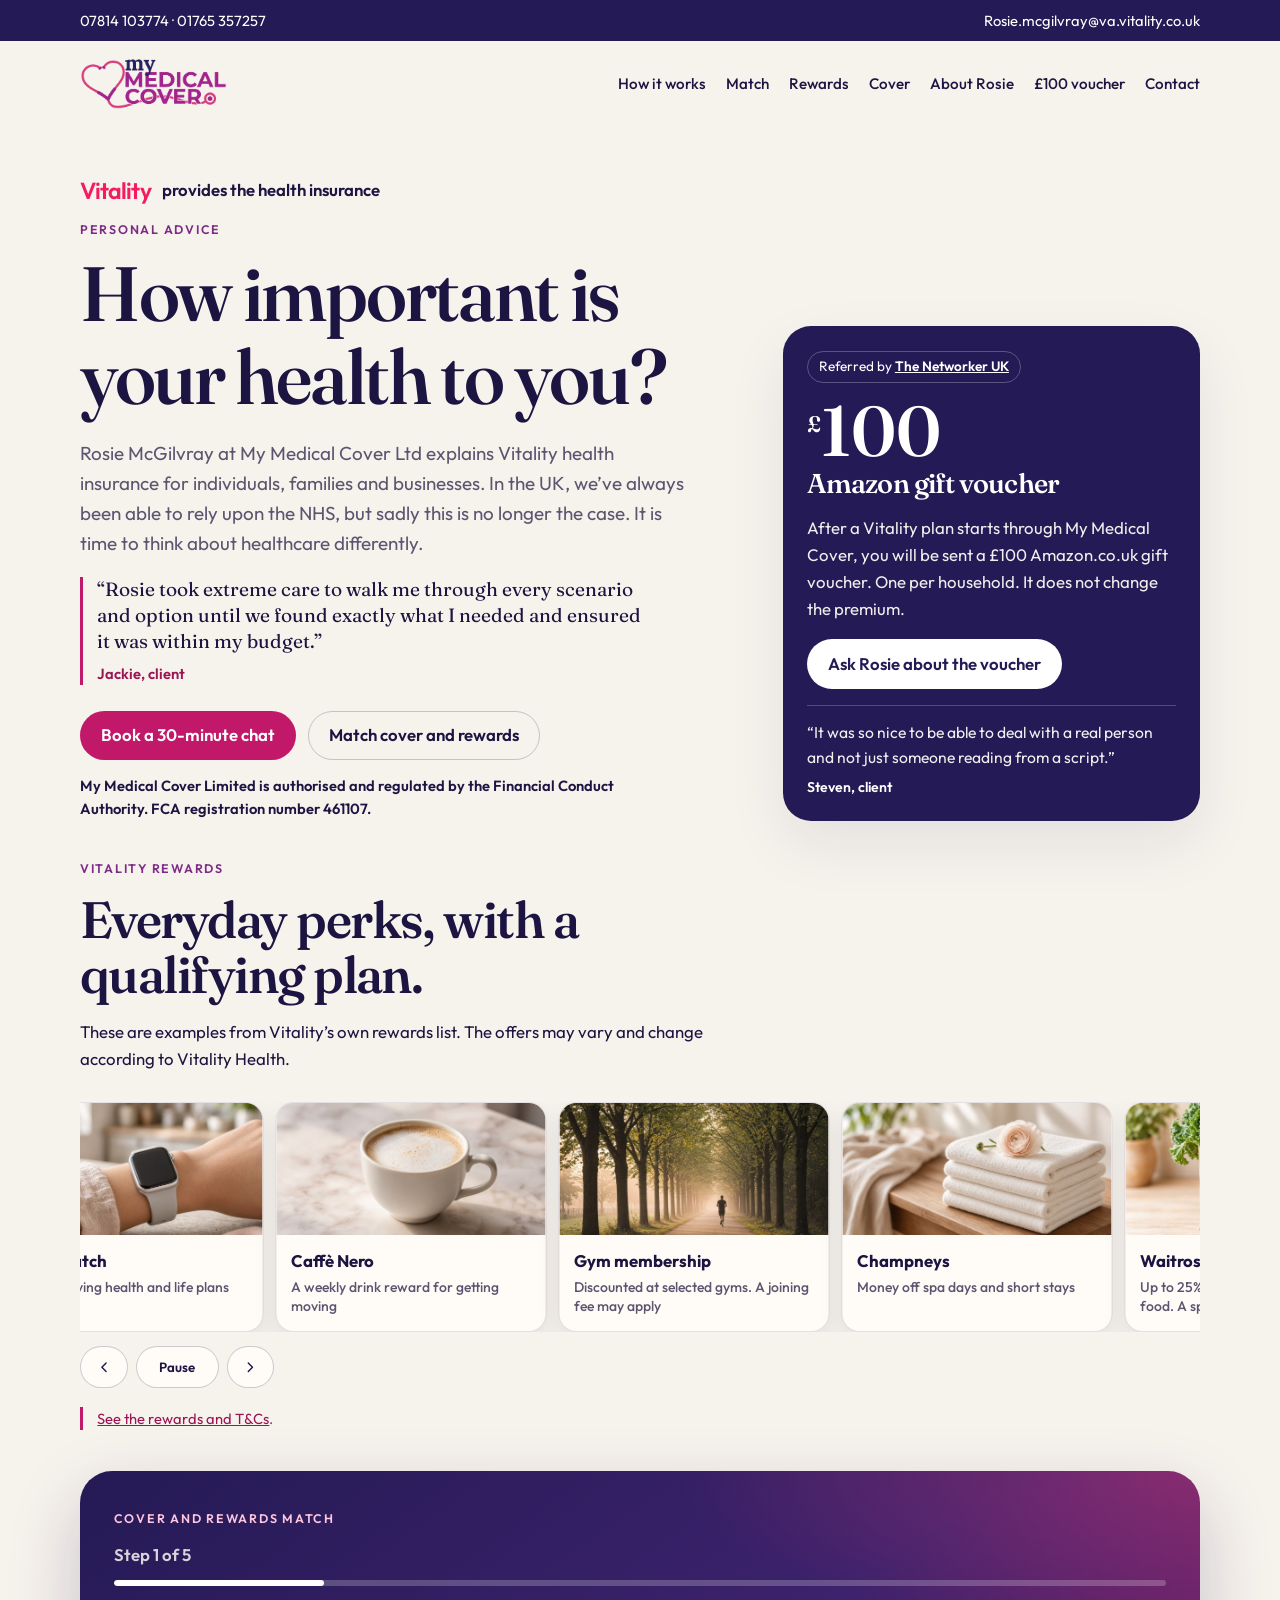
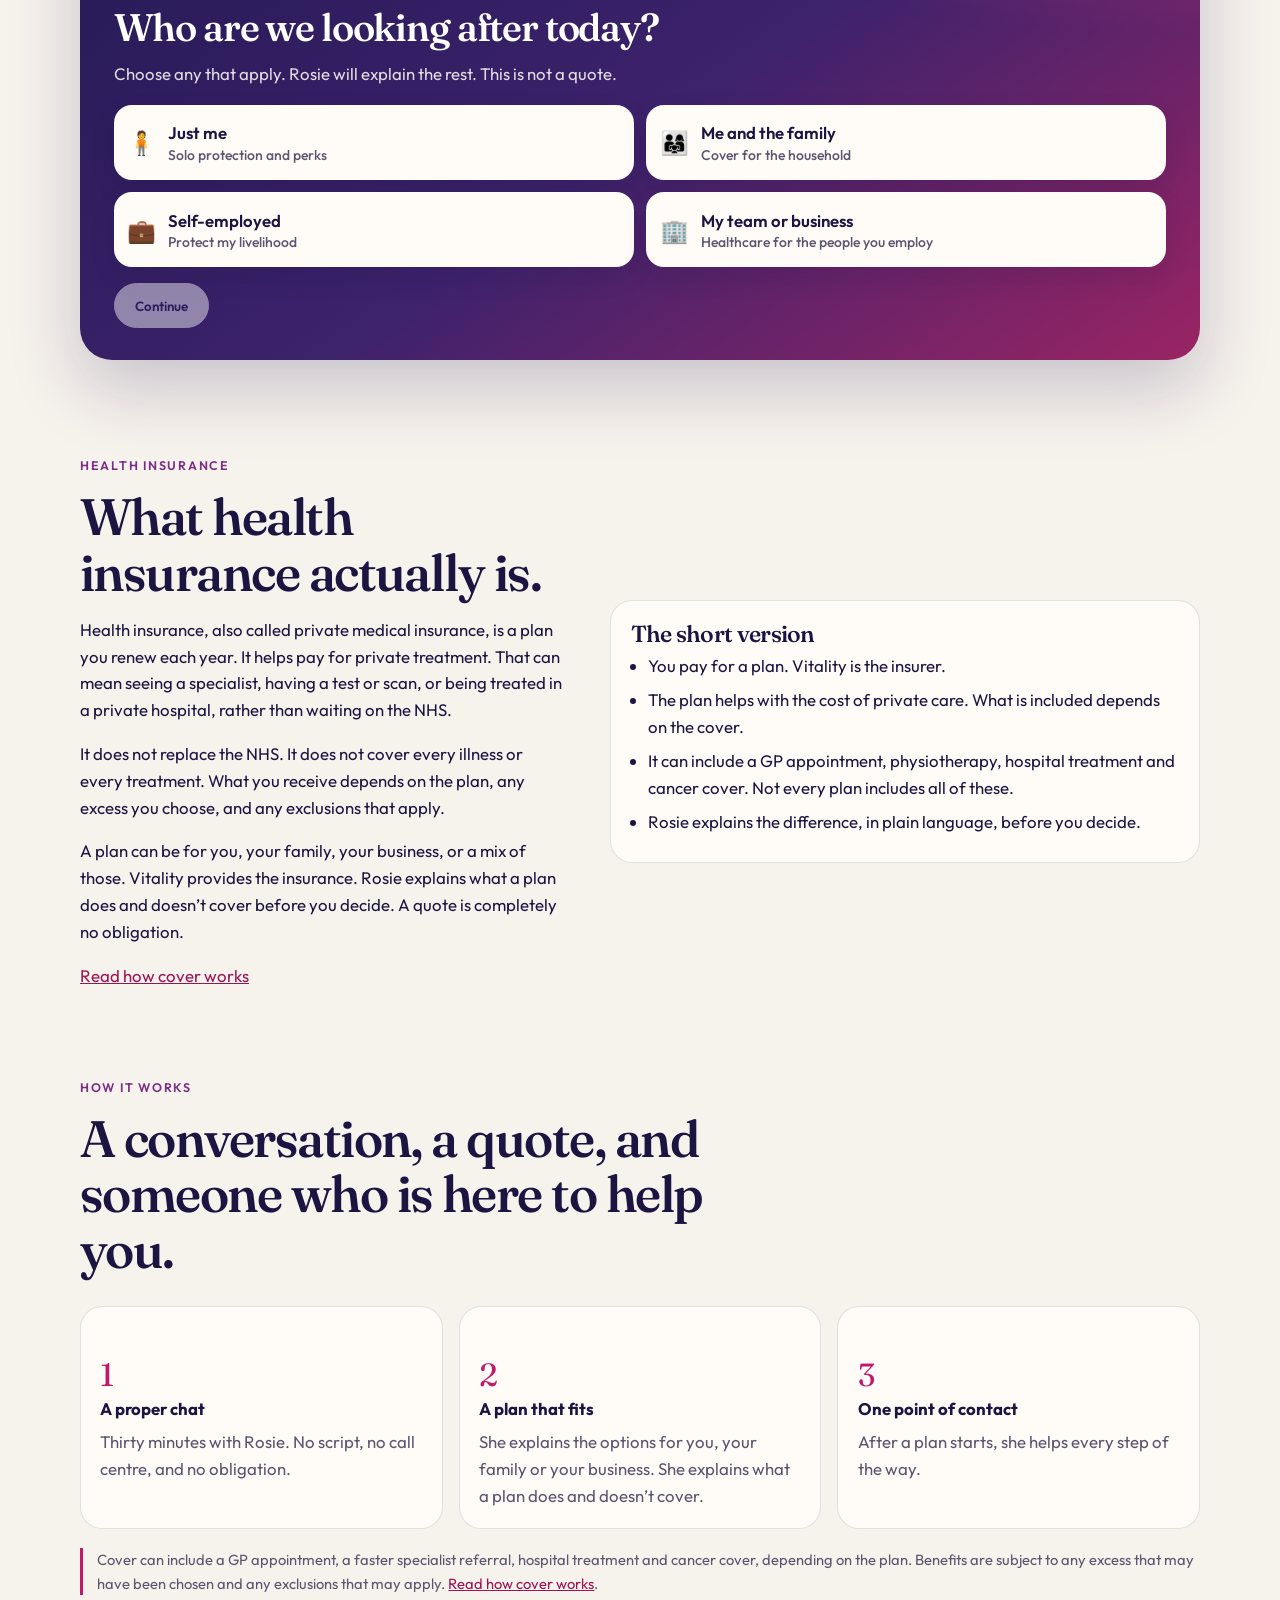
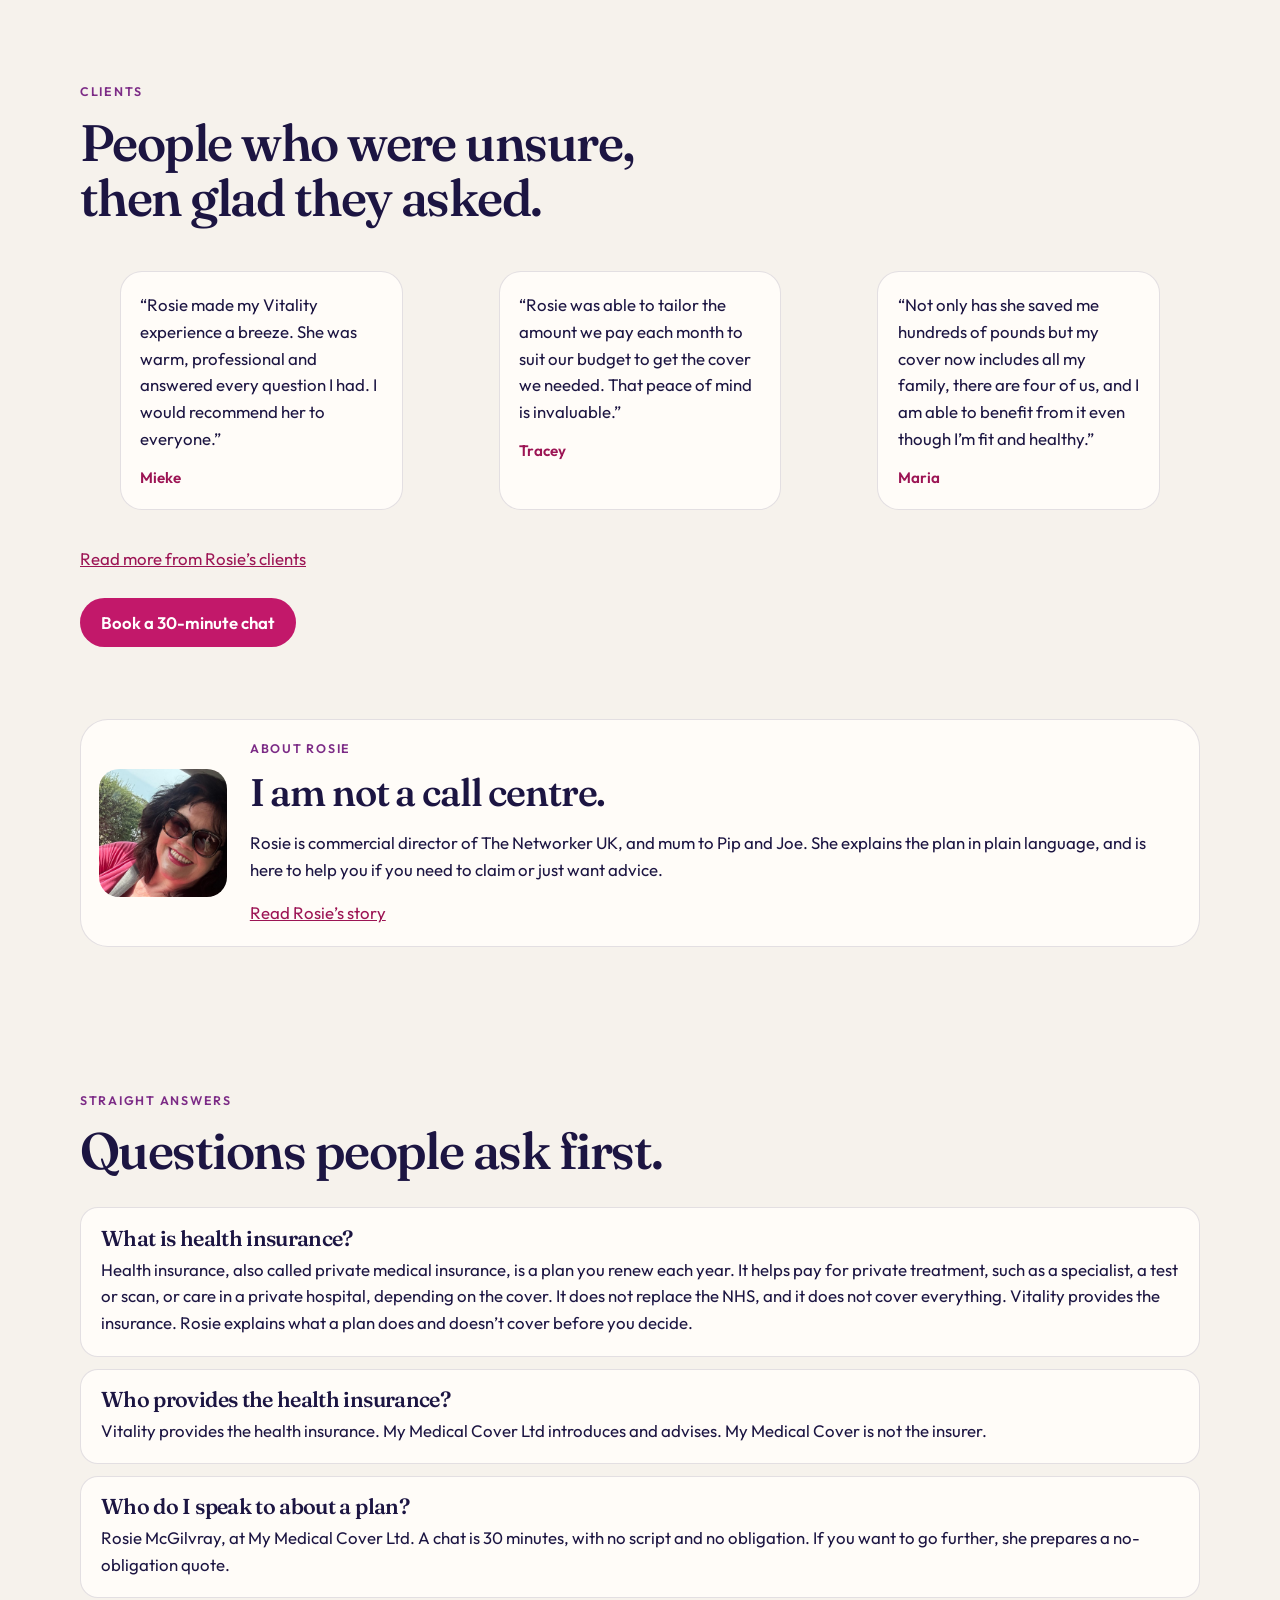
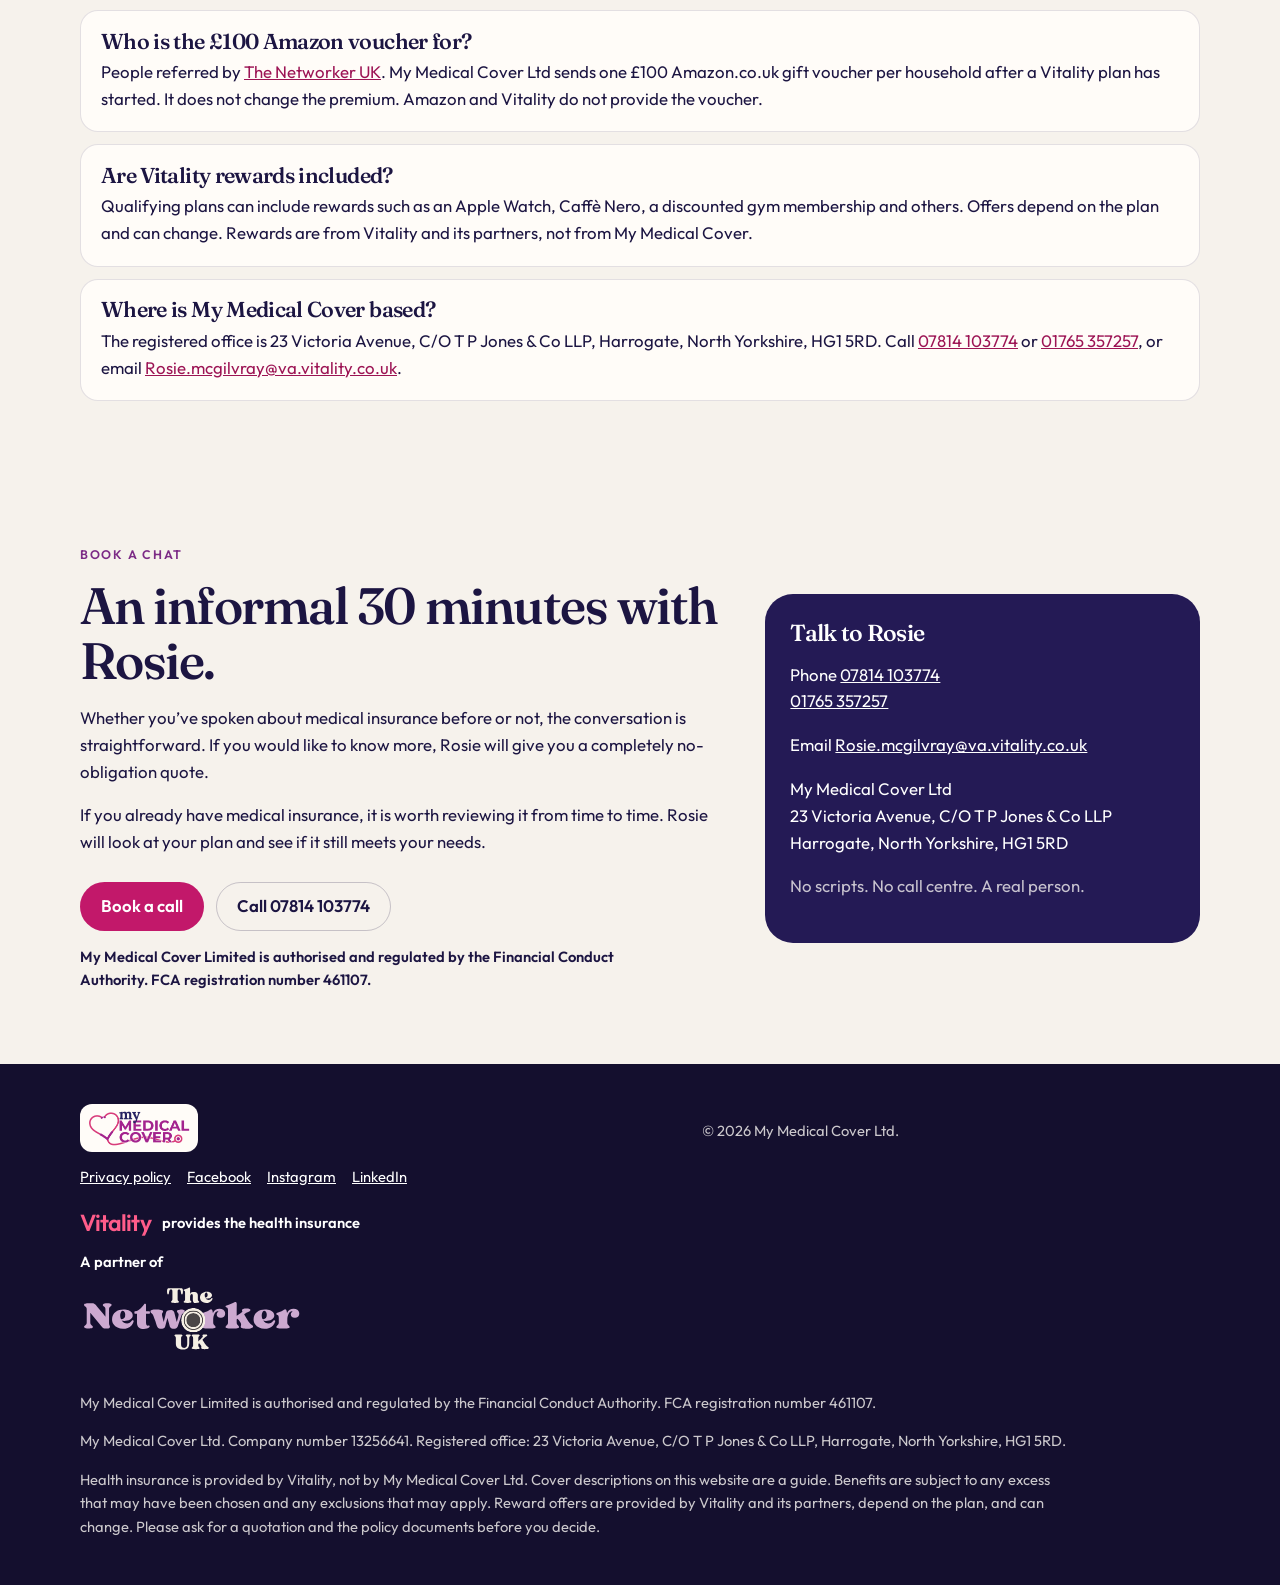
==== commit e90cb8be: "Add the FCA registration number, and update the homepage and match form. Co-authored-by: Cursor <cur" ====
--- a/index.html
+++ b/index.html
@@ -4,10 +4,10 @@
   <meta charset="utf-8">
   <meta name="viewport" content="width=device-width, initial-scale=1">
   <title>Vitality health insurance in Harrogate | My Medical Cover</title>
-  <meta name="description" content="Rosie McGilvray at My Medical Cover Ltd in Harrogate explains Vitality health insurance for individuals, families and businesses. Vitality provides the insurance.">
+  <meta name="description" content="Rosie McGilvray at My Medical Cover Ltd explains Vitality health insurance for individuals, families and businesses. Vitality provides the insurance.">
   <link rel="canonical" href="https://my-mc.co.uk/">
   <meta property="og:title" content="Vitality health insurance in Harrogate | My Medical Cover">
-  <meta property="og:description" content="Rosie McGilvray at My Medical Cover Ltd in Harrogate explains Vitality health insurance for individuals, families and businesses. Vitality provides the insurance.">
+  <meta property="og:description" content="Rosie McGilvray at My Medical Cover Ltd explains Vitality health insurance for individuals, families and businesses. Vitality provides the insurance.">
   <meta property="og:type" content="website">
   <meta property="og:url" content="https://my-mc.co.uk/">
   <meta property="og:image" content="https://my-mc.co.uk/assets/logo.png">
@@ -65,7 +65,7 @@
             "name": "Who do I speak to about a plan?",
             "acceptedAnswer": {
               "@type": "Answer",
-              "text": "Rosie McGilvray, at My Medical Cover Ltd in Harrogate. A chat is 30 minutes, with no script and no obligation. If you want to go further, she prepares a no-obligation quote."
+              "text": "Rosie McGilvray, at My Medical Cover Ltd. A chat is 30 minutes, with no script and no obligation. If you want to go further, she prepares a no-obligation quote."
             }
           },
           {
@@ -101,7 +101,7 @@
   <link rel="preconnect" href="https://fonts.googleapis.com">
   <link rel="preconnect" href="https://fonts.gstatic.com" crossorigin>
   <link href="https://fonts.googleapis.com/css2?family=Fraunces:opsz,wght@9..144,500;9..144,620&family=Outfit:wght@300;400;500;600&display=swap" rel="stylesheet">
-  <link rel="stylesheet" href="css/styles.css?v=21">
+  <link rel="stylesheet" href="css/styles.css?v=24">
 </head>
 <body>
   <a class="skip" href="#main">Skip to content</a>
@@ -134,7 +134,7 @@
           <p class="partner"><span class="vitality-mark">Vitality</span><span>provides the health insurance</span></p>
           <p class="kicker">Personal advice</p>
           <h1>How important is your health to you?</h1>
-          <p class="lede">Rosie McGilvray at My Medical Cover Ltd in Harrogate explains Vitality health insurance for individuals, families and businesses. In the UK, we’ve always been able to rely upon the NHS, but sadly this is no longer the case. It is time to think about healthcare differently.</p>
+          <p class="lede">Rosie McGilvray at My Medical Cover Ltd explains Vitality health insurance for individuals, families and businesses. In the UK, we’ve always been able to rely upon the NHS, but sadly this is no longer the case. It is time to think about healthcare differently.</p>
           <blockquote class="pull-quote">
             <p>“Rosie took extreme care to walk me through every scenario and option until we found exactly what I needed and ensured it was within my budget.”</p>
             <footer>Jackie, client</footer>
@@ -143,13 +143,13 @@
             <a class="btn btn-primary" href="https://outlook.office365.com/owa/calendar/DiscussionwithRosie@VitalityCloud.onmicrosoft.com/bookings/">Book a 30-minute chat</a>
             <a class="btn btn-ghost" href="#start">Match cover and rewards</a>
           </div>
-          <p class="fca-note">My Medical Cover Limited is authorised and regulated by the Financial Conduct Authority.</p>
+          <p class="fca-note">My Medical Cover Limited is authorised and regulated by the Financial Conduct Authority. FCA registration number 461107.</p>
         </div>
         <aside class="voucher-card" aria-label="Referral voucher">
           <span class="referrer">Referred by <a href="https://www.thenetworkeruk.com" target="_blank" rel="noopener noreferrer">The Networker UK<span class="visually-hidden"> (opens in a new tab)</span></a></span>
           <p class="amount"><span>£</span>100</p>
           <h2 style="font-size:1.7rem;color:white;margin-top:0.4rem">Amazon gift voucher</h2>
-          <p>After a Vitality plan starts through My Medical Cover, Rosie sends a £100 Amazon.co.uk gift voucher. One per household. It does not change the premium.</p>
+          <p>After a Vitality plan starts through My Medical Cover, you will be sent a £100 Amazon.co.uk gift voucher. One per household. It does not change the premium.</p>
           <a class="btn btn-light" href="refer.html">Ask Rosie about the voucher</a>
           <blockquote class="voucher-quote">
             <p>“It was so nice to be able to deal with a real person and not just someone reading from a script.”</p>
@@ -164,7 +164,7 @@
         <div class="section-head">
           <p class="kicker">Vitality rewards</p>
           <h2>Everyday perks, with a qualifying plan.</h2>
-          <p>These are examples from Vitality’s own rewards list. The offers depend on the plan and can change.</p>
+          <p>These are examples from Vitality’s own rewards list. The offers may vary and change according to Vitality Health.</p>
         </div>
         <div class="perk-carousel" data-perk-carousel role="region" aria-roledescription="carousel" aria-label="Vitality rewards">
           <div class="perk-viewport">
@@ -217,7 +217,7 @@
             </button>
           </div>
         </div>
-        <p class="note">Rewards are provided by Vitality and its partners, not by My Medical Cover. <a href="rewards.html">See the rewards and the conditions</a>.</p>
+        <p class="note"><a href="rewards.html">See the rewards and T&amp;Cs</a>.</p>
       </div>
     </section>
 
@@ -292,10 +292,14 @@
                   <input id="quiz-name" name="first_name" autocomplete="given-name" required>
                 </div>
                 <div class="field">
+                  <label for="quiz-lastname">Last name</label>
+                  <input id="quiz-lastname" name="last_name" autocomplete="family-name" required>
+                </div>
+                <div class="field">
                   <label for="quiz-phone">Phone number</label>
                   <input id="quiz-phone" name="phone" type="tel" autocomplete="tel" required>
                 </div>
-                <div class="field full">
+                <div class="field">
                   <label for="quiz-email">Email address</label>
                   <input id="quiz-email" name="email" type="email" autocomplete="email" required>
                 </div>
@@ -329,11 +333,12 @@
 
           <div id="quiz-success" class="panel" hidden tabindex="-1">
             <h3>Rosie has your match.</h3>
-            <p id="quiz-summary"></p>
+            <p>She will talk this through with you, including what a plan does and doesn’t cover. This is not a quote.</p>
+            <dl class="match-list" id="quiz-match"></dl>
             <div class="hero-actions">
               <a class="btn btn-primary" href="https://outlook.office365.com/owa/calendar/DiscussionwithRosie@VitalityCloud.onmicrosoft.com/bookings/">Book a 30-minute chat</a>
             </div>
-            <p class="fca-note">My Medical Cover Limited is authorised and regulated by the Financial Conduct Authority.</p>
+            <p class="fca-note">My Medical Cover Limited is authorised and regulated by the Financial Conduct Authority. FCA registration number 461107.</p>
           </div>
         </div>
       </div>
@@ -406,11 +411,11 @@
     <section class="section" id="about" style="padding-top:0">
       <div class="wrap">
         <div class="about-tease">
-          <img src="assets/rosie.jpg" width="852" height="1024" alt="Rosie McGilvray">
+          <img src="assets/rosie.jpg?v=2" width="700" height="820" alt="Rosie McGilvray">
           <div>
             <p class="kicker">About Rosie</p>
             <h2>I am not a call centre.</h2>
-            <p>Rosie explains the plan in plain language, and is here to help you if you need to claim or just want advice.</p>
+            <p>Rosie is commercial director of The Networker UK, and mum to Pip and Joe. She explains the plan in plain language, and is here to help you if you need to claim or just want advice.</p>
             <a href="about.html">Read Rosie’s story</a>
           </div>
         </div>
@@ -434,7 +439,7 @@
           </article>
           <article>
             <h3>Who do I speak to about a plan?</h3>
-            <p>Rosie McGilvray, at My Medical Cover Ltd in Harrogate. A chat is 30 minutes, with no script and no obligation. If you want to go further, she prepares a no-obligation quote.</p>
+            <p>Rosie McGilvray, at My Medical Cover Ltd. A chat is 30 minutes, with no script and no obligation. If you want to go further, she prepares a no-obligation quote.</p>
           </article>
           <article>
             <h3>Who is the £100 Amazon voucher for?</h3>
@@ -463,7 +468,7 @@
             <a class="btn btn-primary" href="https://outlook.office365.com/owa/calendar/DiscussionwithRosie@VitalityCloud.onmicrosoft.com/bookings/">Book a call</a>
             <a class="btn btn-ghost" href="tel:07814103774">Call 07814 103774</a>
           </div>
-          <p class="fca-note">My Medical Cover Limited is authorised and regulated by the Financial Conduct Authority.</p>
+          <p class="fca-note">My Medical Cover Limited is authorised and regulated by the Financial Conduct Authority. FCA registration number 461107.</p>
         </div>
         <aside class="contact-card">
           <h3 style="color:white">Talk to Rosie</h3>
@@ -497,13 +502,13 @@
           <img src="assets/networker.svg?v=2" alt="The Networker UK" width="148" height="68">
           <span class="visually-hidden">(opens in a new tab)</span>
         </a>
-        <p>My Medical Cover Limited is authorised and regulated by the Financial Conduct Authority.</p>
+        <p>My Medical Cover Limited is authorised and regulated by the Financial Conduct Authority. FCA registration number 461107.</p>
         <p>My Medical Cover Ltd. Company number 13256641. Registered office: 23 Victoria Avenue, C/O T P Jones &amp; Co LLP, Harrogate, North Yorkshire, HG1 5RD.</p>
         <p>Health insurance is provided by Vitality, not by My Medical Cover Ltd. Cover descriptions on this website are a guide. Benefits are subject to any excess that may have been chosen and any exclusions that may apply. Reward offers are provided by Vitality and its partners, depend on the plan, and can change. Please ask for a quotation and the policy documents before you decide.</p>
       </div>
     </div>
   </footer>
-  <script src="js/main.js?v=7"></script>
+  <script src="js/main.js?v=9"></script>
   <script>document.getElementById("year").textContent = new Date().getFullYear();</script>
 </body>
 </html>
--- a/css/styles.css
+++ b/css/styles.css
@@ -187,7 +187,7 @@
   width: 128px;
   height: 128px;
   object-fit: cover;
-  object-position: center 15%;
+  object-position: center 30%;
   border-radius: 20px;
 }
 .about-tease h2 { font-size: clamp(1.8rem, 3vw, 2.4rem); }
@@ -373,7 +373,7 @@
   background: var(--blush);
   aspect-ratio: 4 / 5;
 }
-.portrait img { width: 100%; height: 100%; object-fit: cover; object-position: center 15%; }
+.portrait img { width: 100%; height: 100%; object-fit: cover; object-position: center 30%; }
 
 .values, .cards, .quotes, .levels {
   display: grid;
@@ -485,6 +485,22 @@
   border-color: rgba(28, 21, 66, 0.28);
 }
 #quiz-success, #quiz-success h3, #quiz-success p { color: var(--ink); }
+#quiz-success .hero-actions { margin-top: 1.15rem; }
+.match-list { margin: 1rem 0 0; display: grid; gap: 0.7rem; }
+.match-list div { display: grid; gap: 0.12rem; }
+.match-list dt {
+  margin: 0;
+  font-size: 0.78rem;
+  font-weight: 600;
+  letter-spacing: 0.04em;
+  text-transform: uppercase;
+  color: var(--muted);
+}
+.match-list dd { margin: 0; font-weight: 600; color: var(--ink); }
+@media (min-width: 760px) {
+  .match-list { grid-template-columns: 1fr 1fr; column-gap: 1.75rem; }
+  .match-list div:last-child { grid-column: 1 / -1; }
+}
 #quiz-time-label { font-size: 0.9rem; font-weight: 600; }
 .quiz-step h2 { color: white; font-size: clamp(1.8rem, 3vw, 2.5rem); }
 .quiz-step > p { color: rgba(255, 252, 248, 0.86); margin-top: 0; }
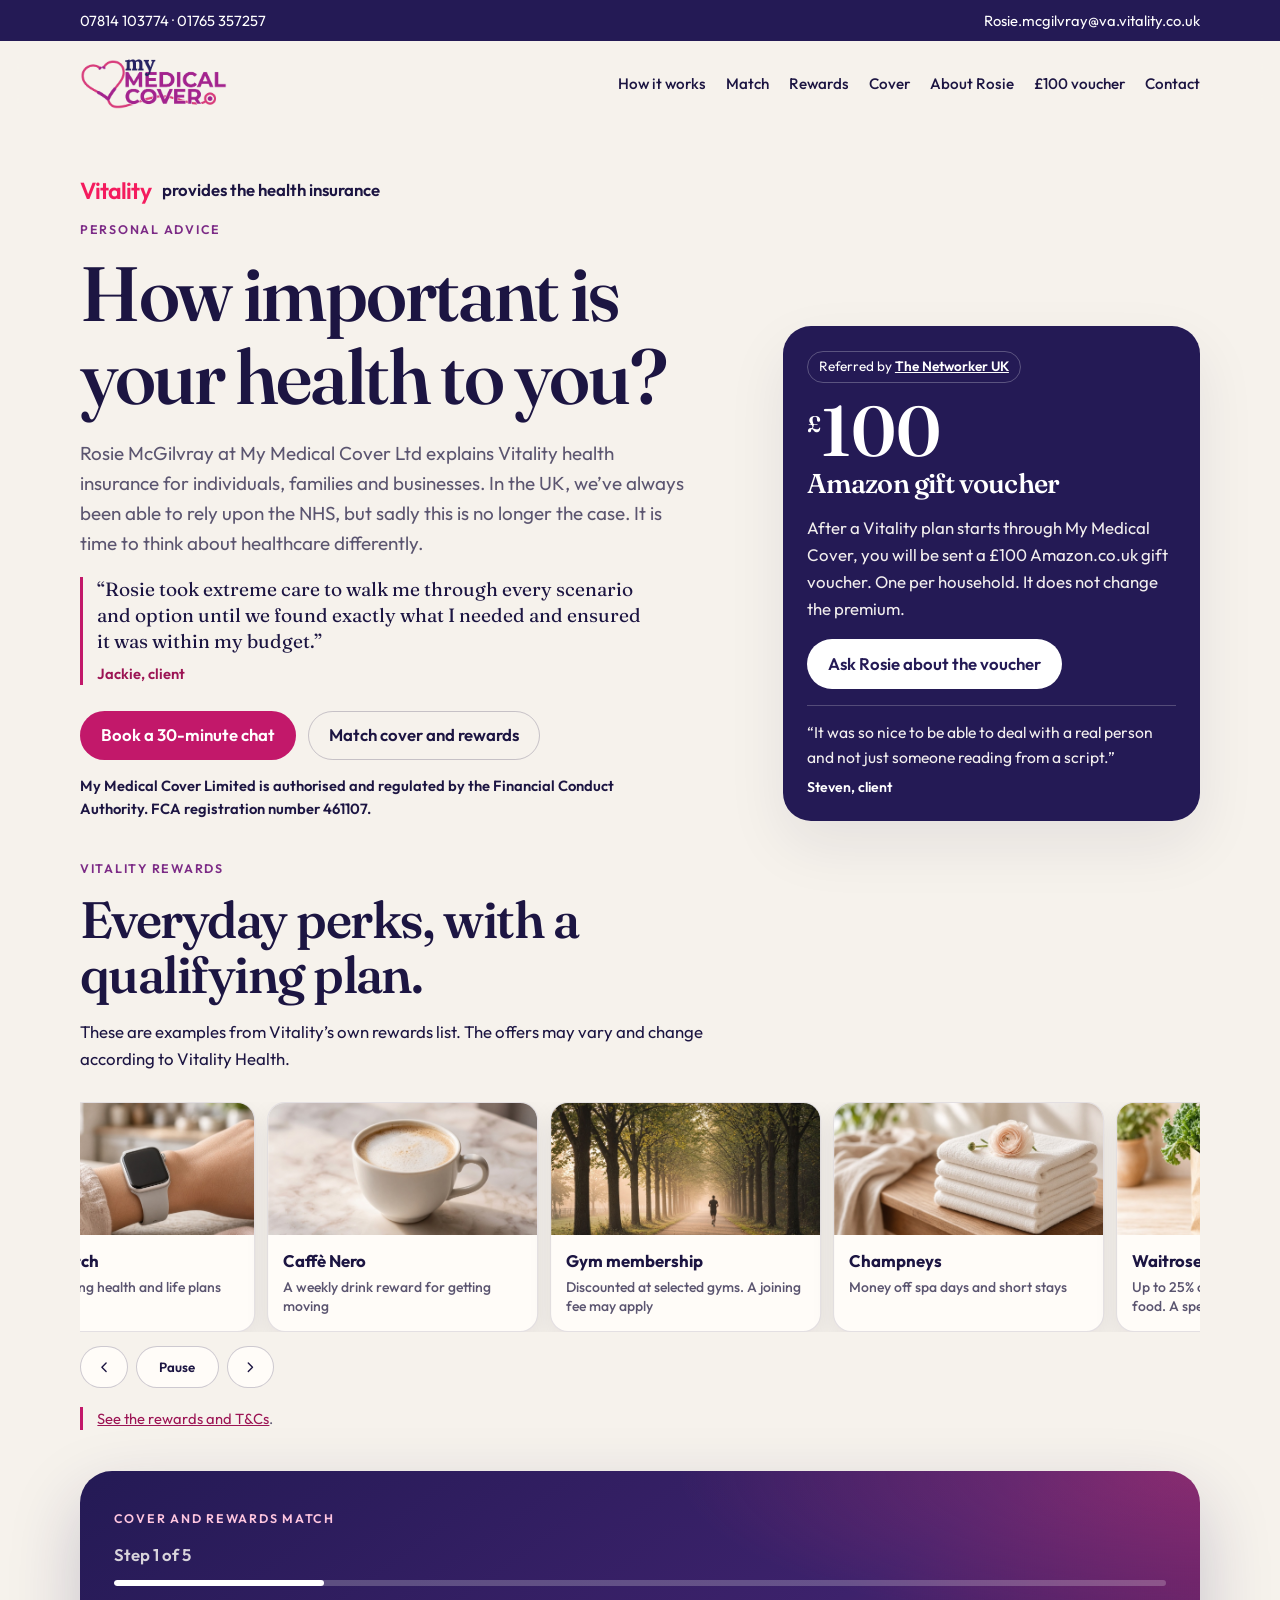
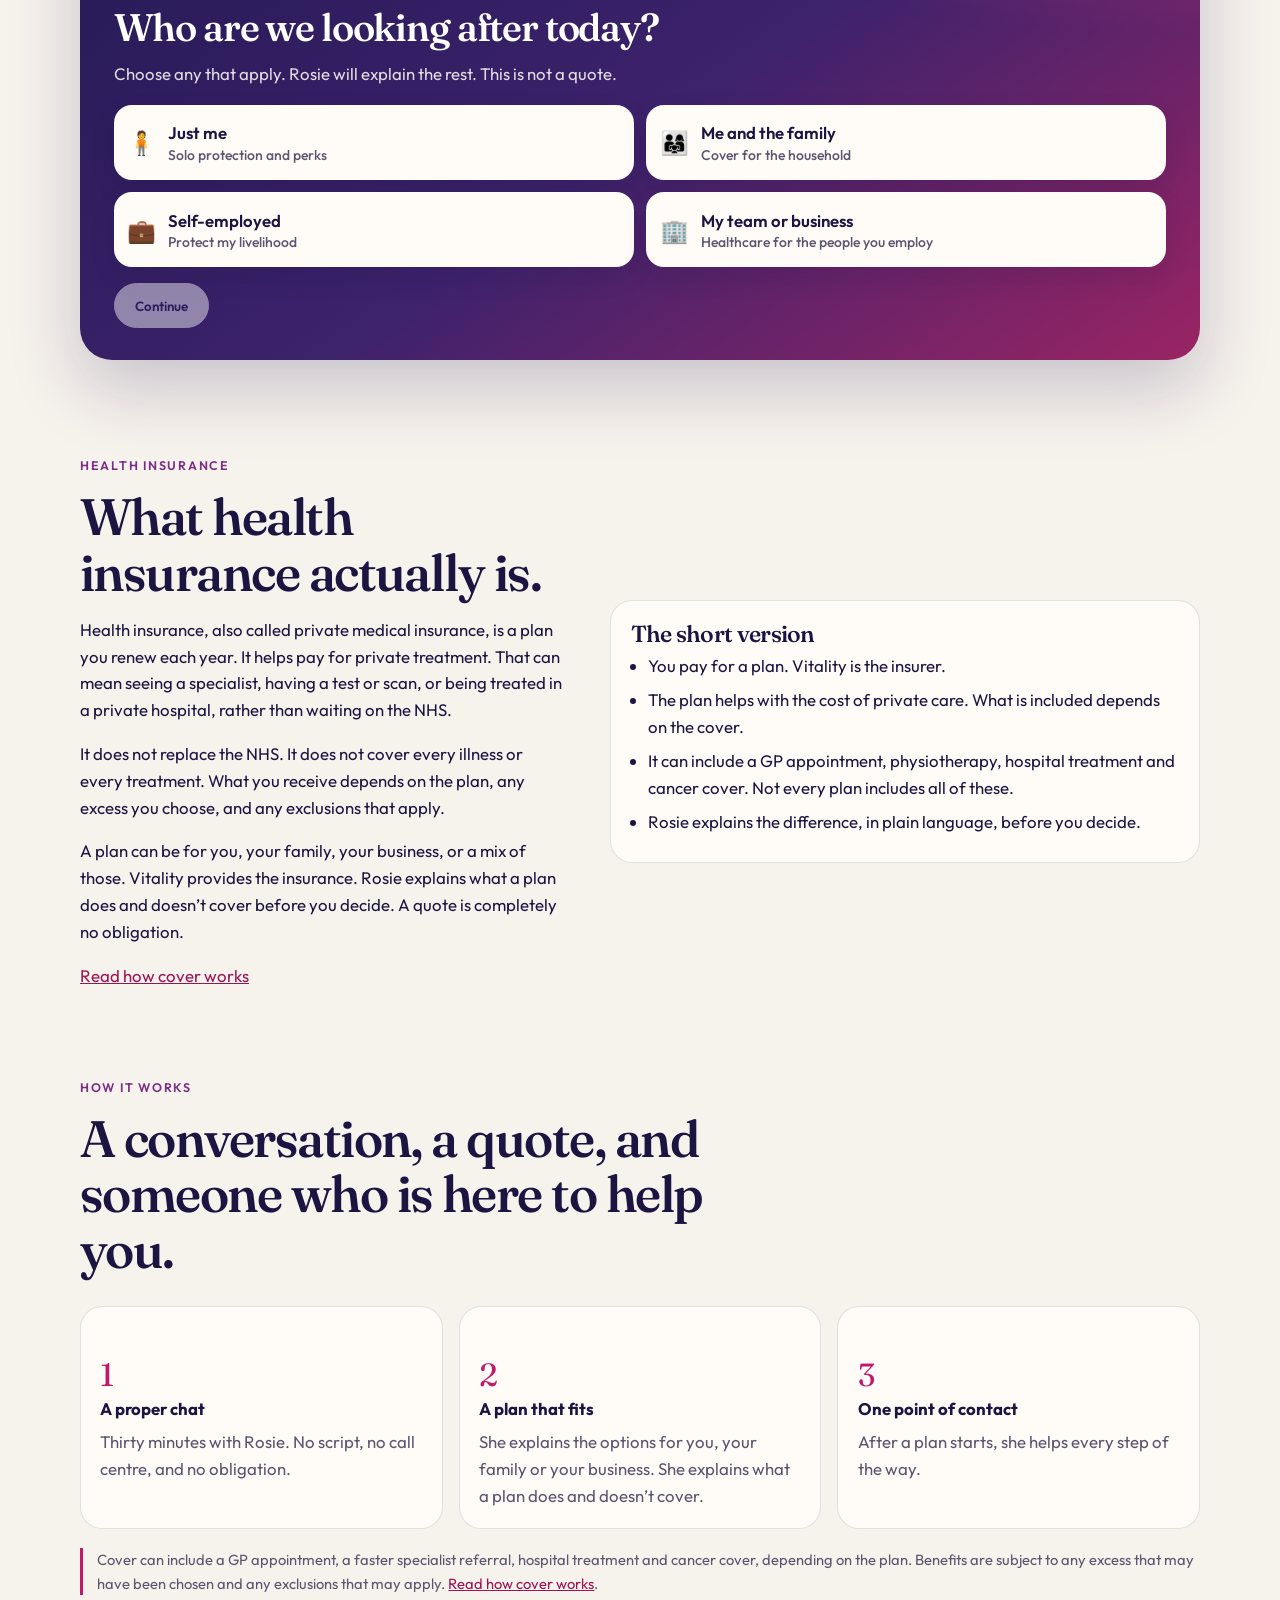
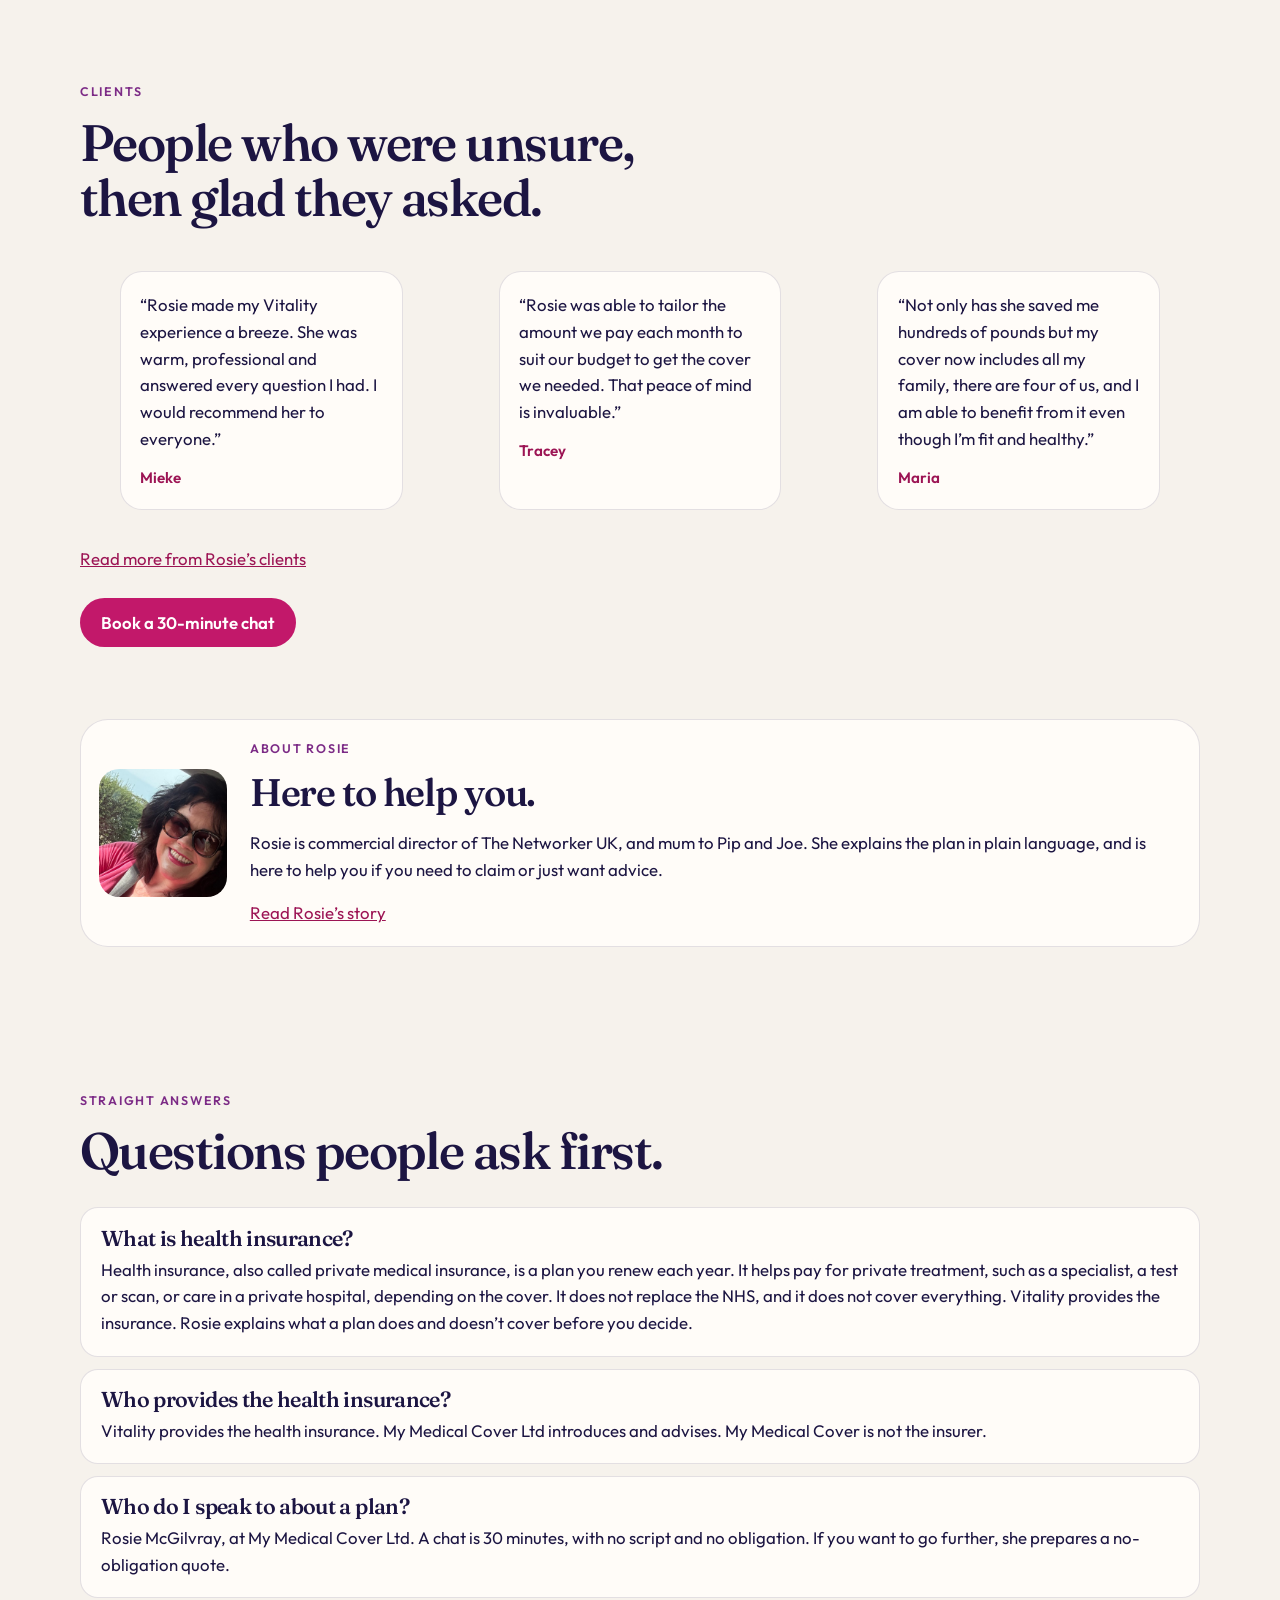
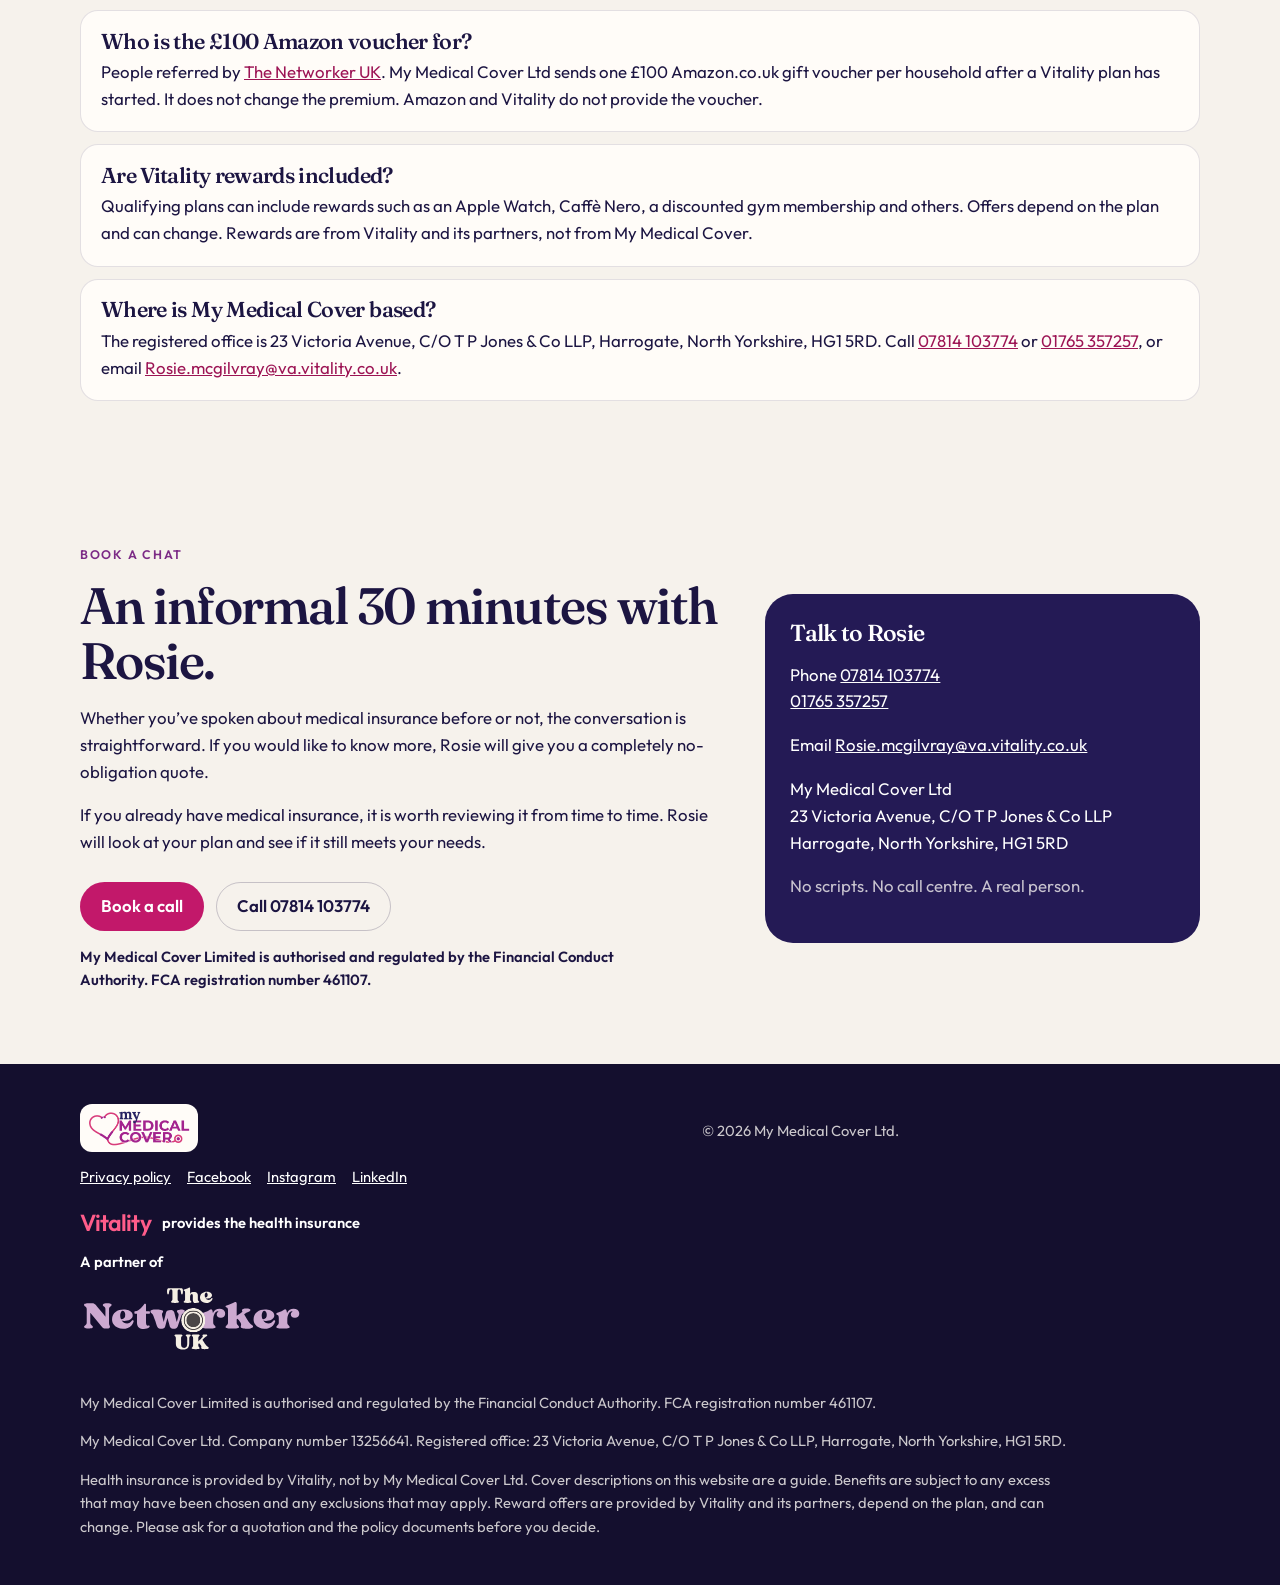
==== commit 1588b13e: "Rewrite Rosie's story so it reads more clearly. Co-authored-by: Cursor <cursoragent@cursor.com>" ====
--- a/index.html
+++ b/index.html
@@ -414,7 +414,7 @@
           <img src="assets/rosie.jpg?v=2" width="700" height="820" alt="Rosie McGilvray">
           <div>
             <p class="kicker">About Rosie</p>
-            <h2>I am not a call centre.</h2>
+            <h2>Here to help you.</h2>
             <p>Rosie is commercial director of The Networker UK, and mum to Pip and Joe. She explains the plan in plain language, and is here to help you if you need to claim or just want advice.</p>
             <a href="about.html">Read Rosie’s story</a>
           </div>
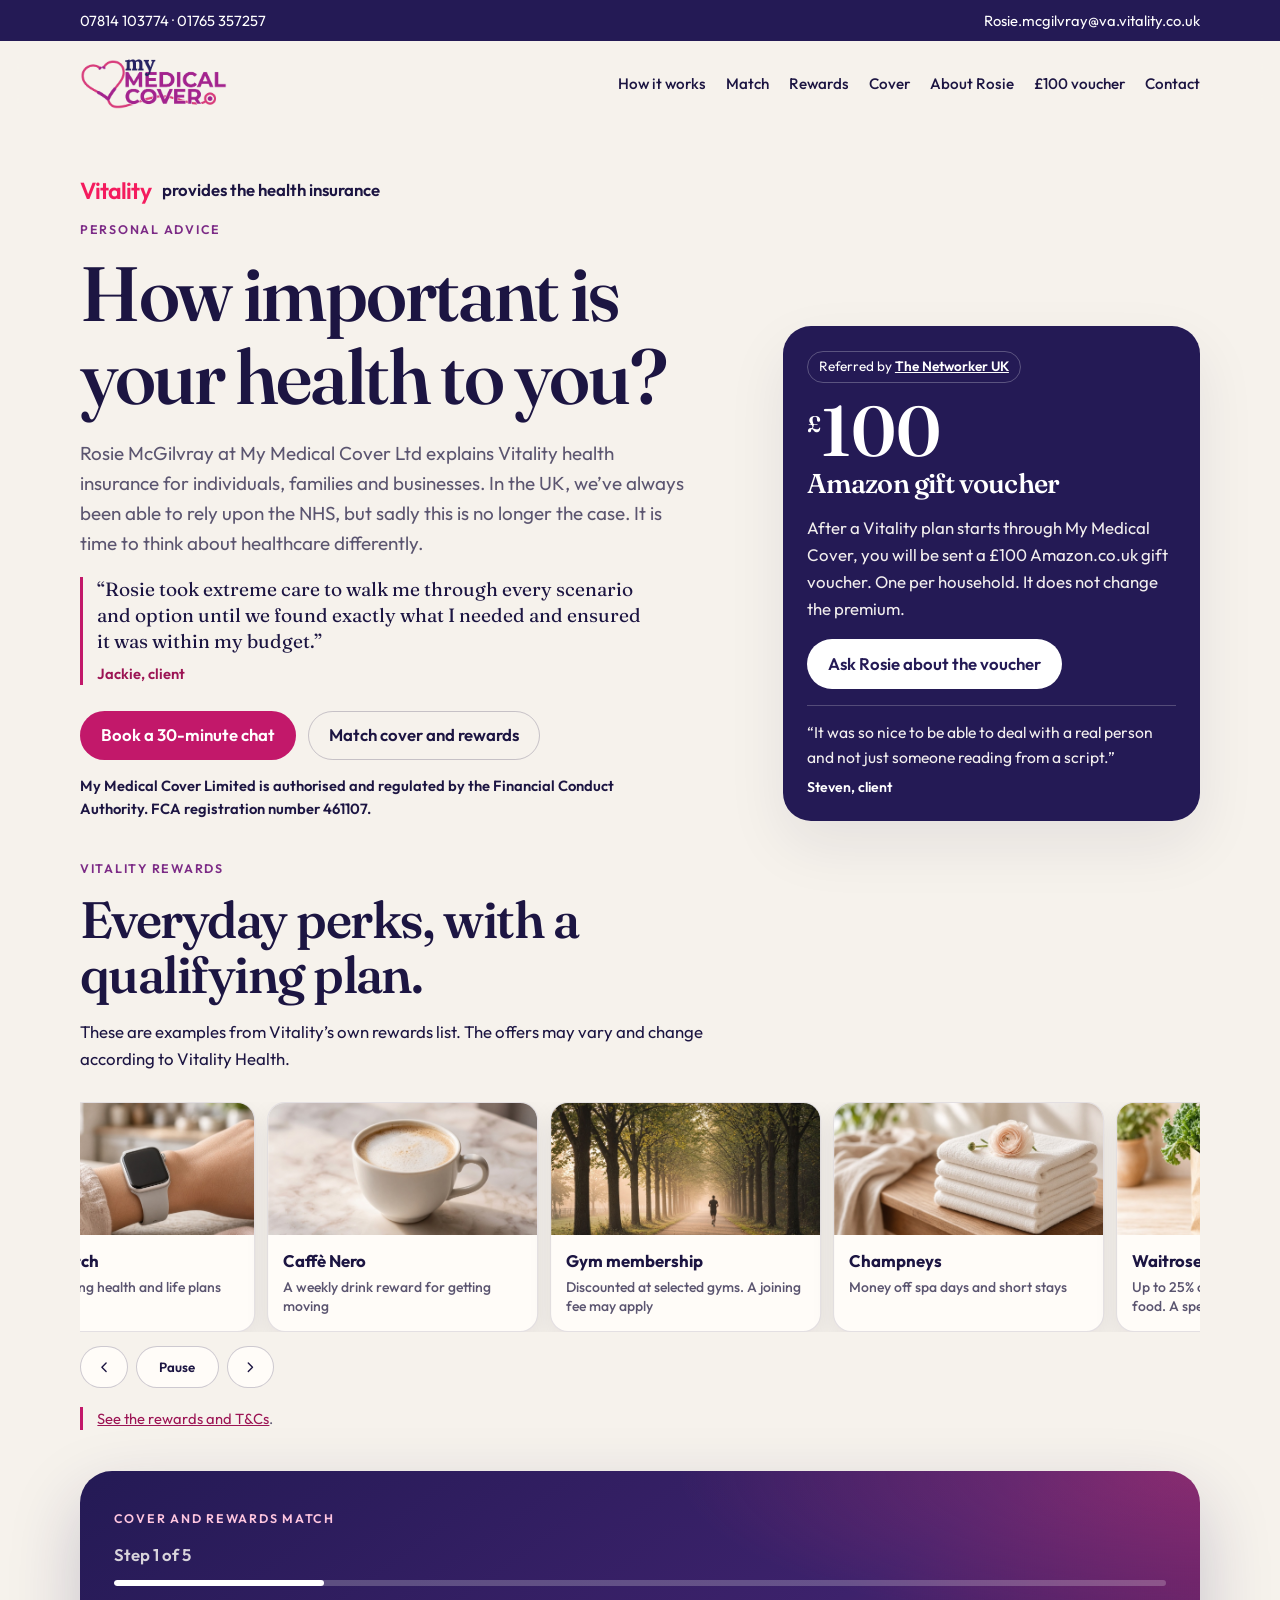
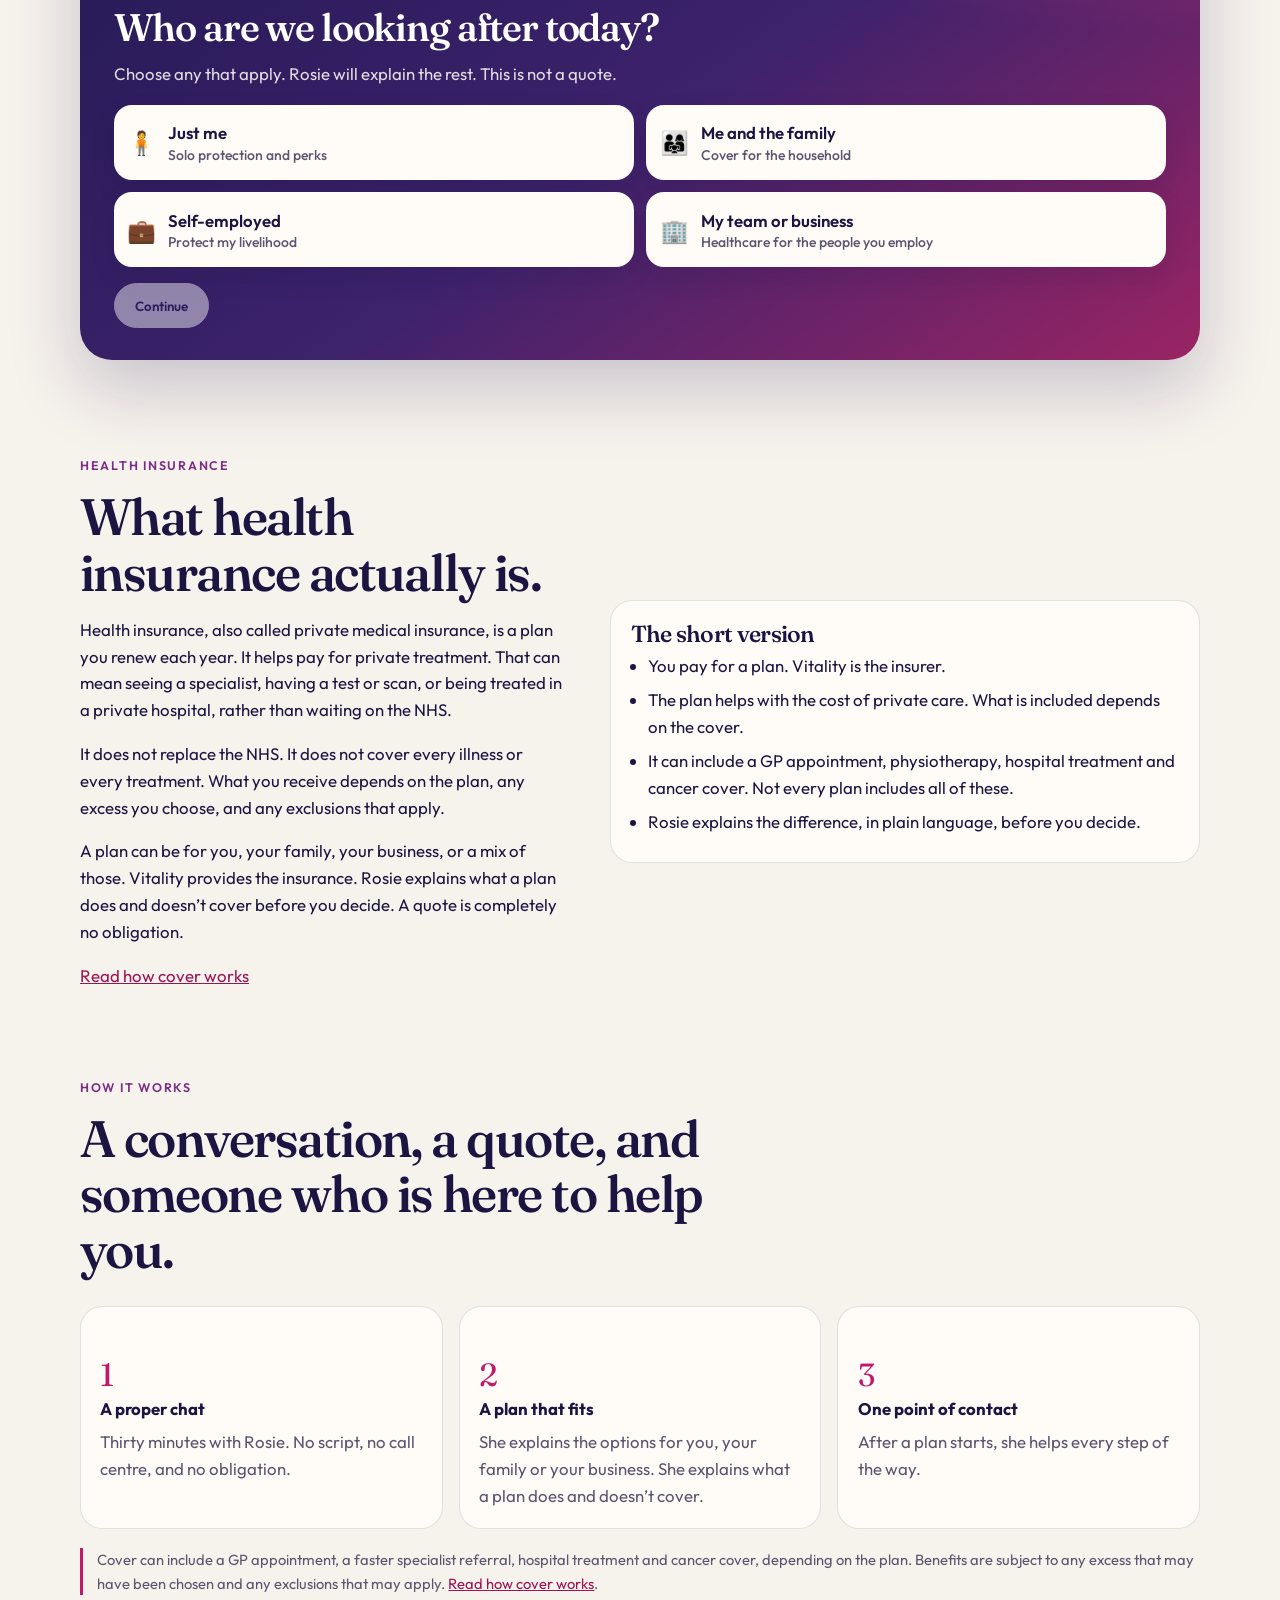
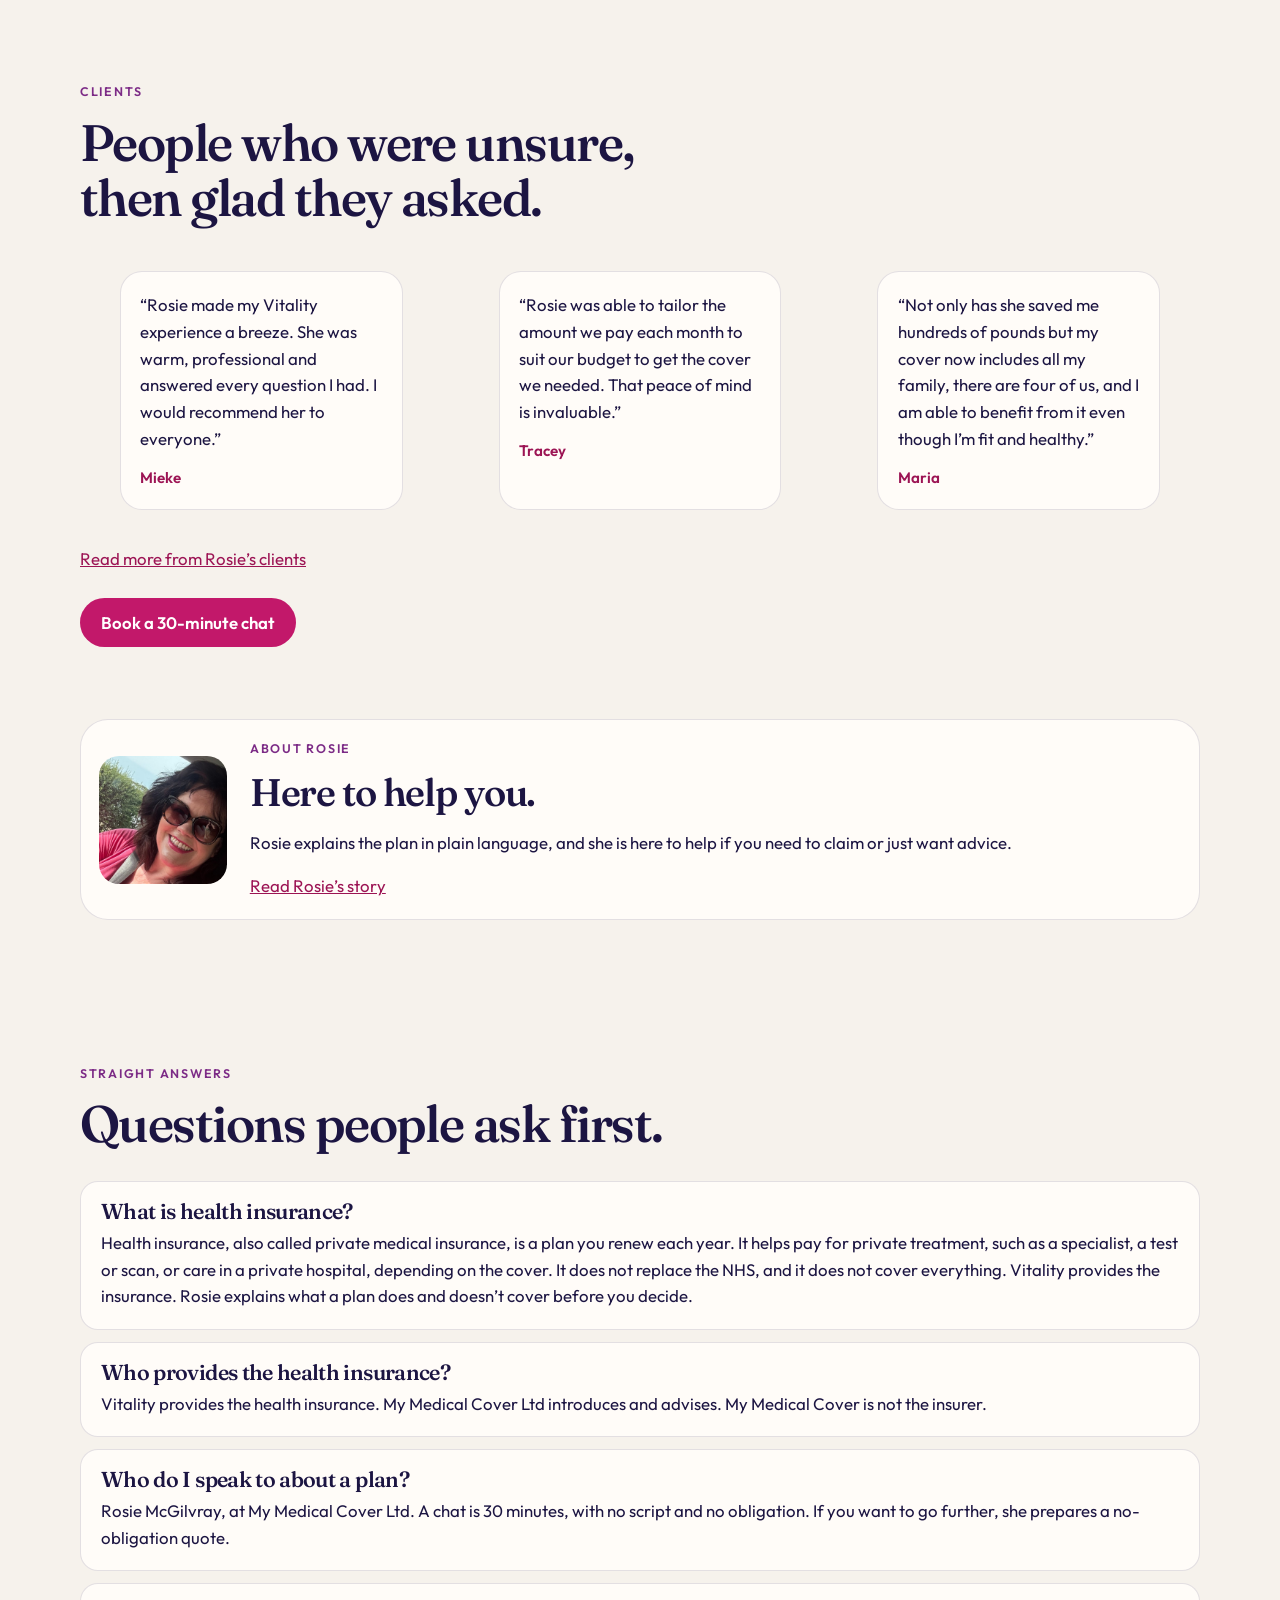
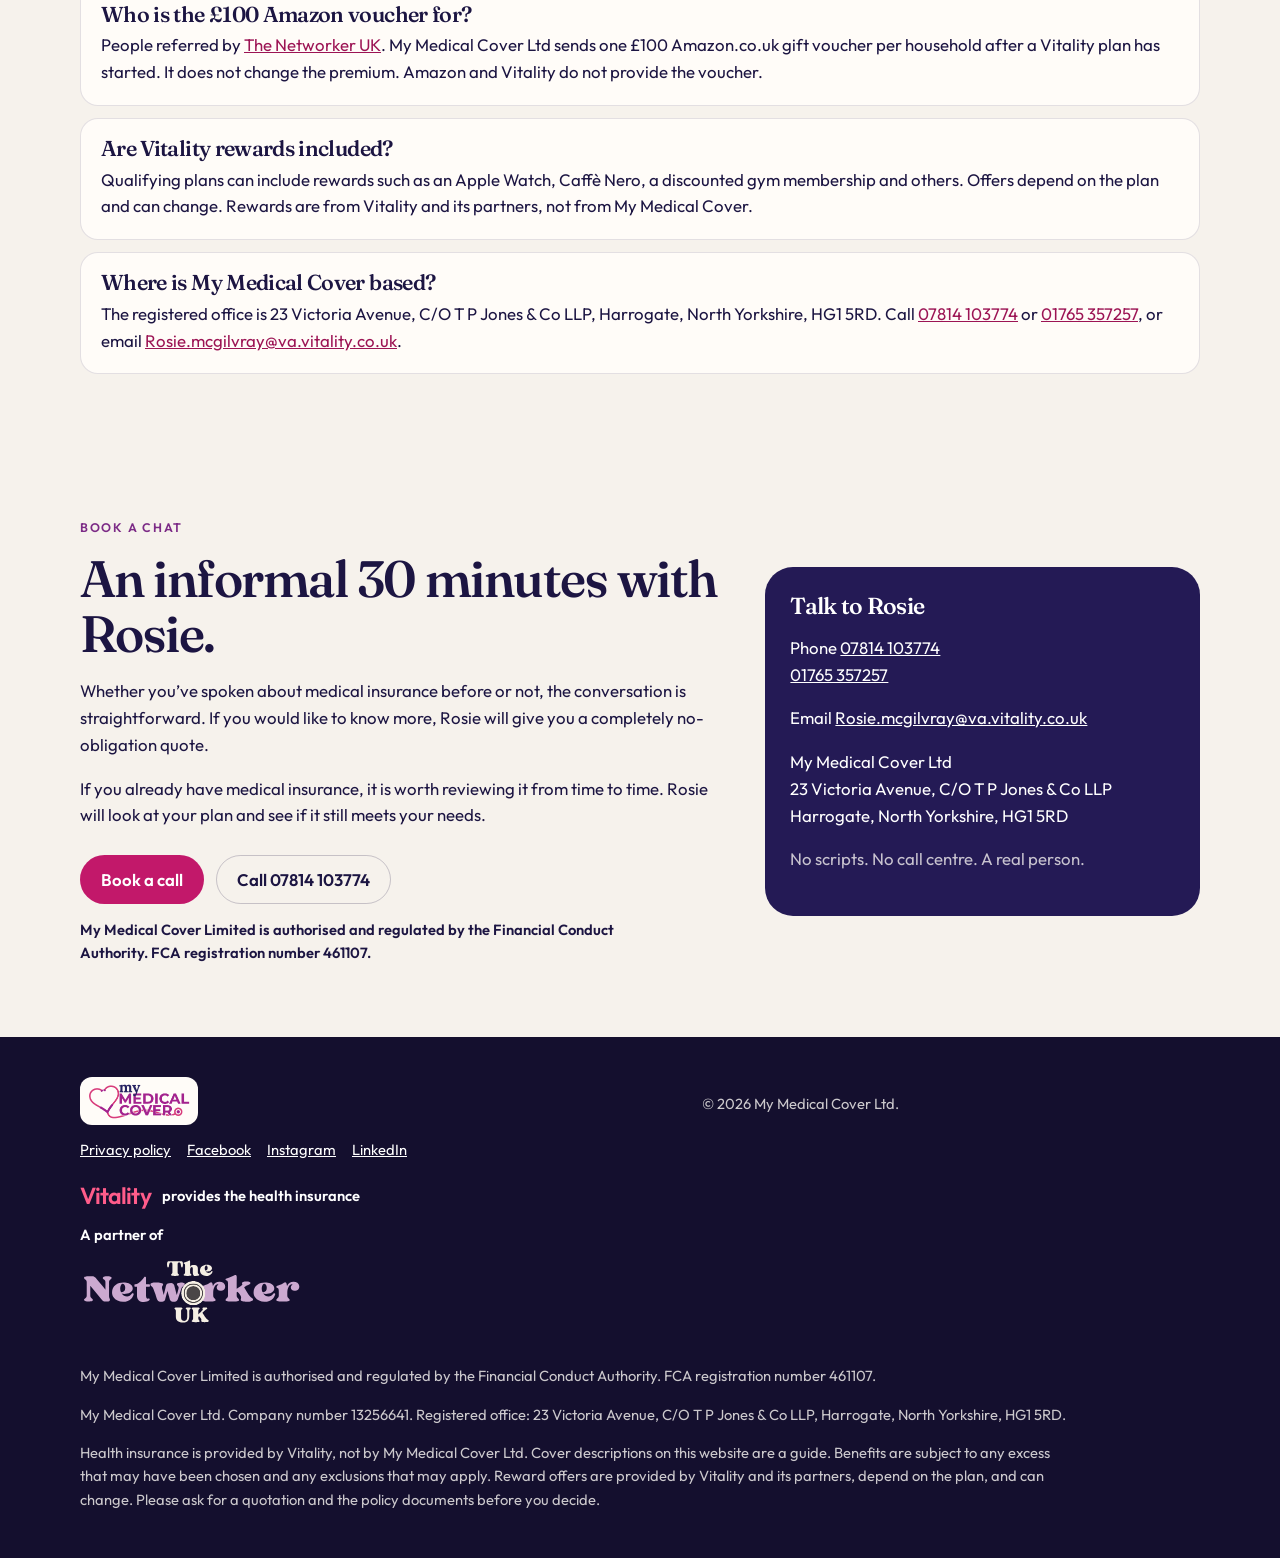
==== commit 039a93d1: "Place Rosie's family and The Networker UK inside her story, and say Pip and Joe are adults. Co-autho" ====
--- a/index.html
+++ b/index.html
@@ -415,7 +415,7 @@
           <div>
             <p class="kicker">About Rosie</p>
             <h2>Here to help you.</h2>
-            <p>Rosie is commercial director of The Networker UK, and mum to Pip and Joe. She explains the plan in plain language, and is here to help you if you need to claim or just want advice.</p>
+            <p>Rosie explains the plan in plain language, and she is here to help if you need to claim or just want advice.</p>
             <a href="about.html">Read Rosie’s story</a>
           </div>
         </div>
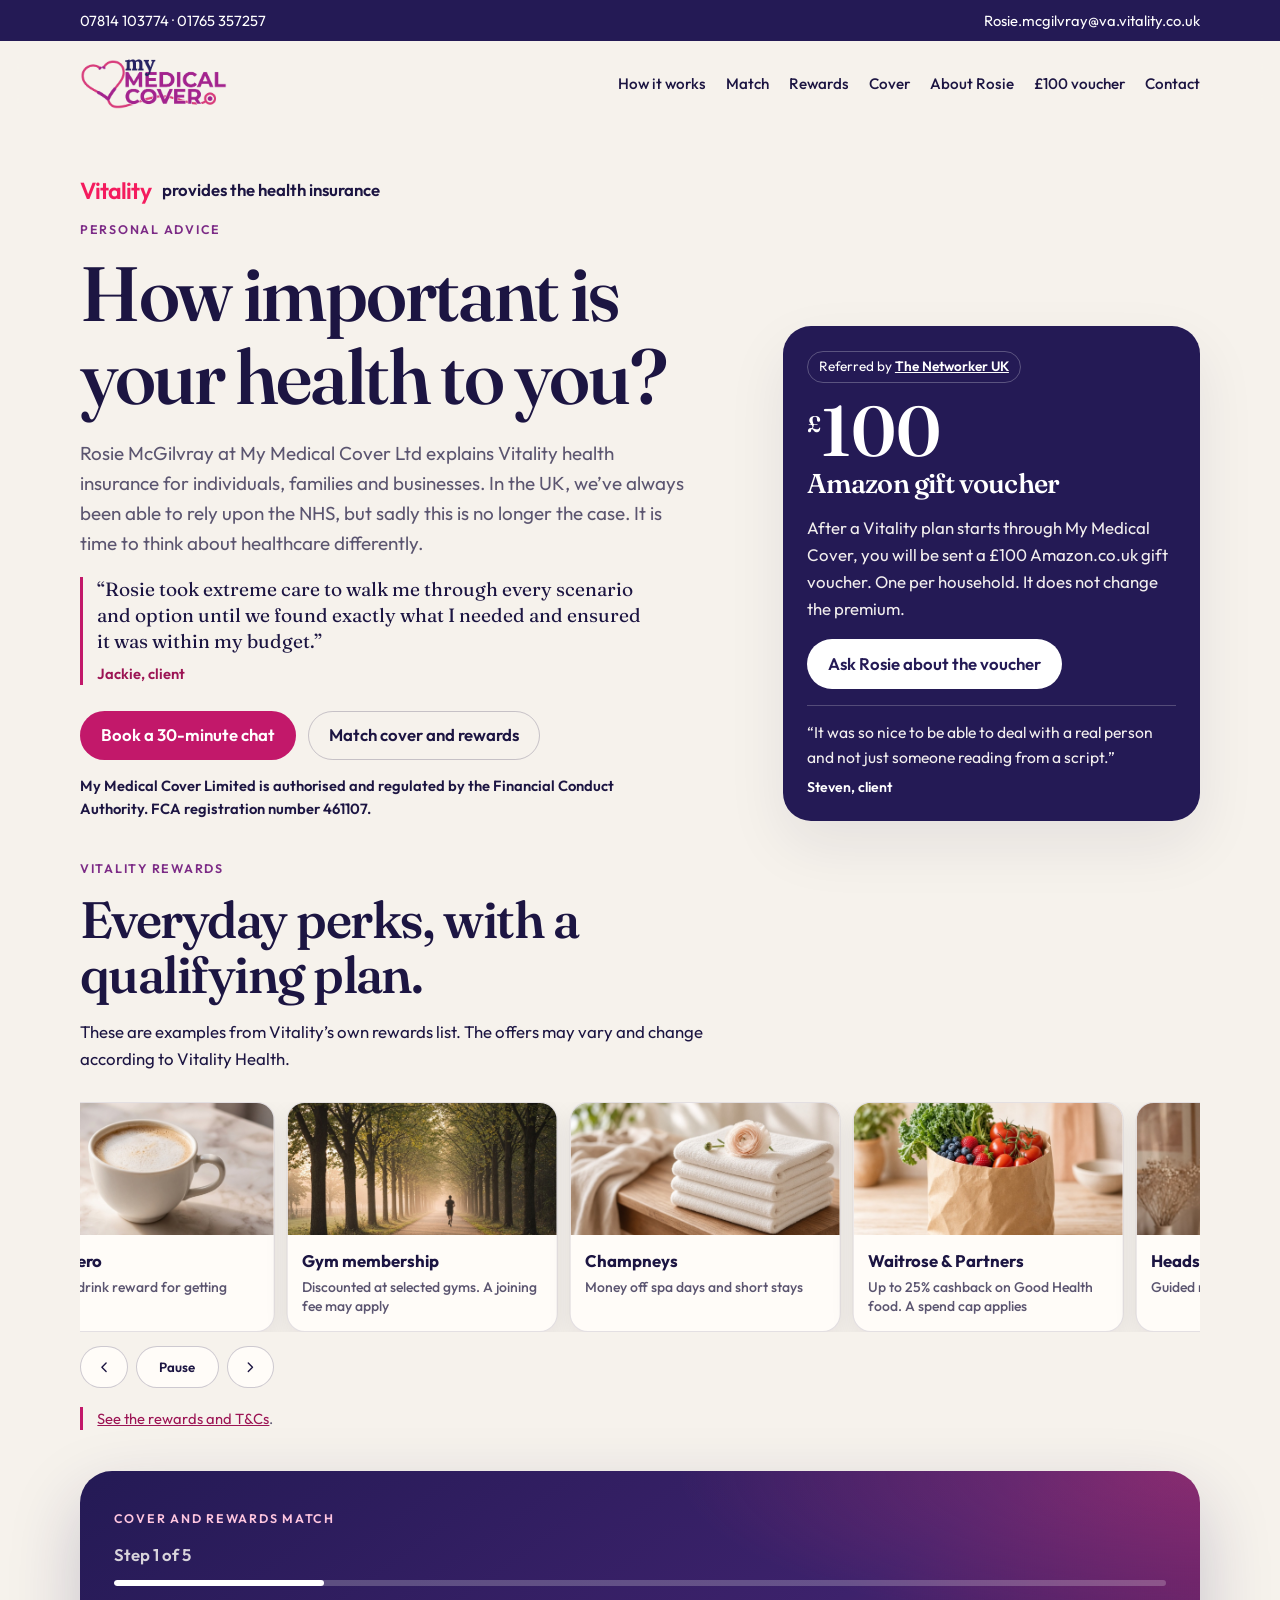
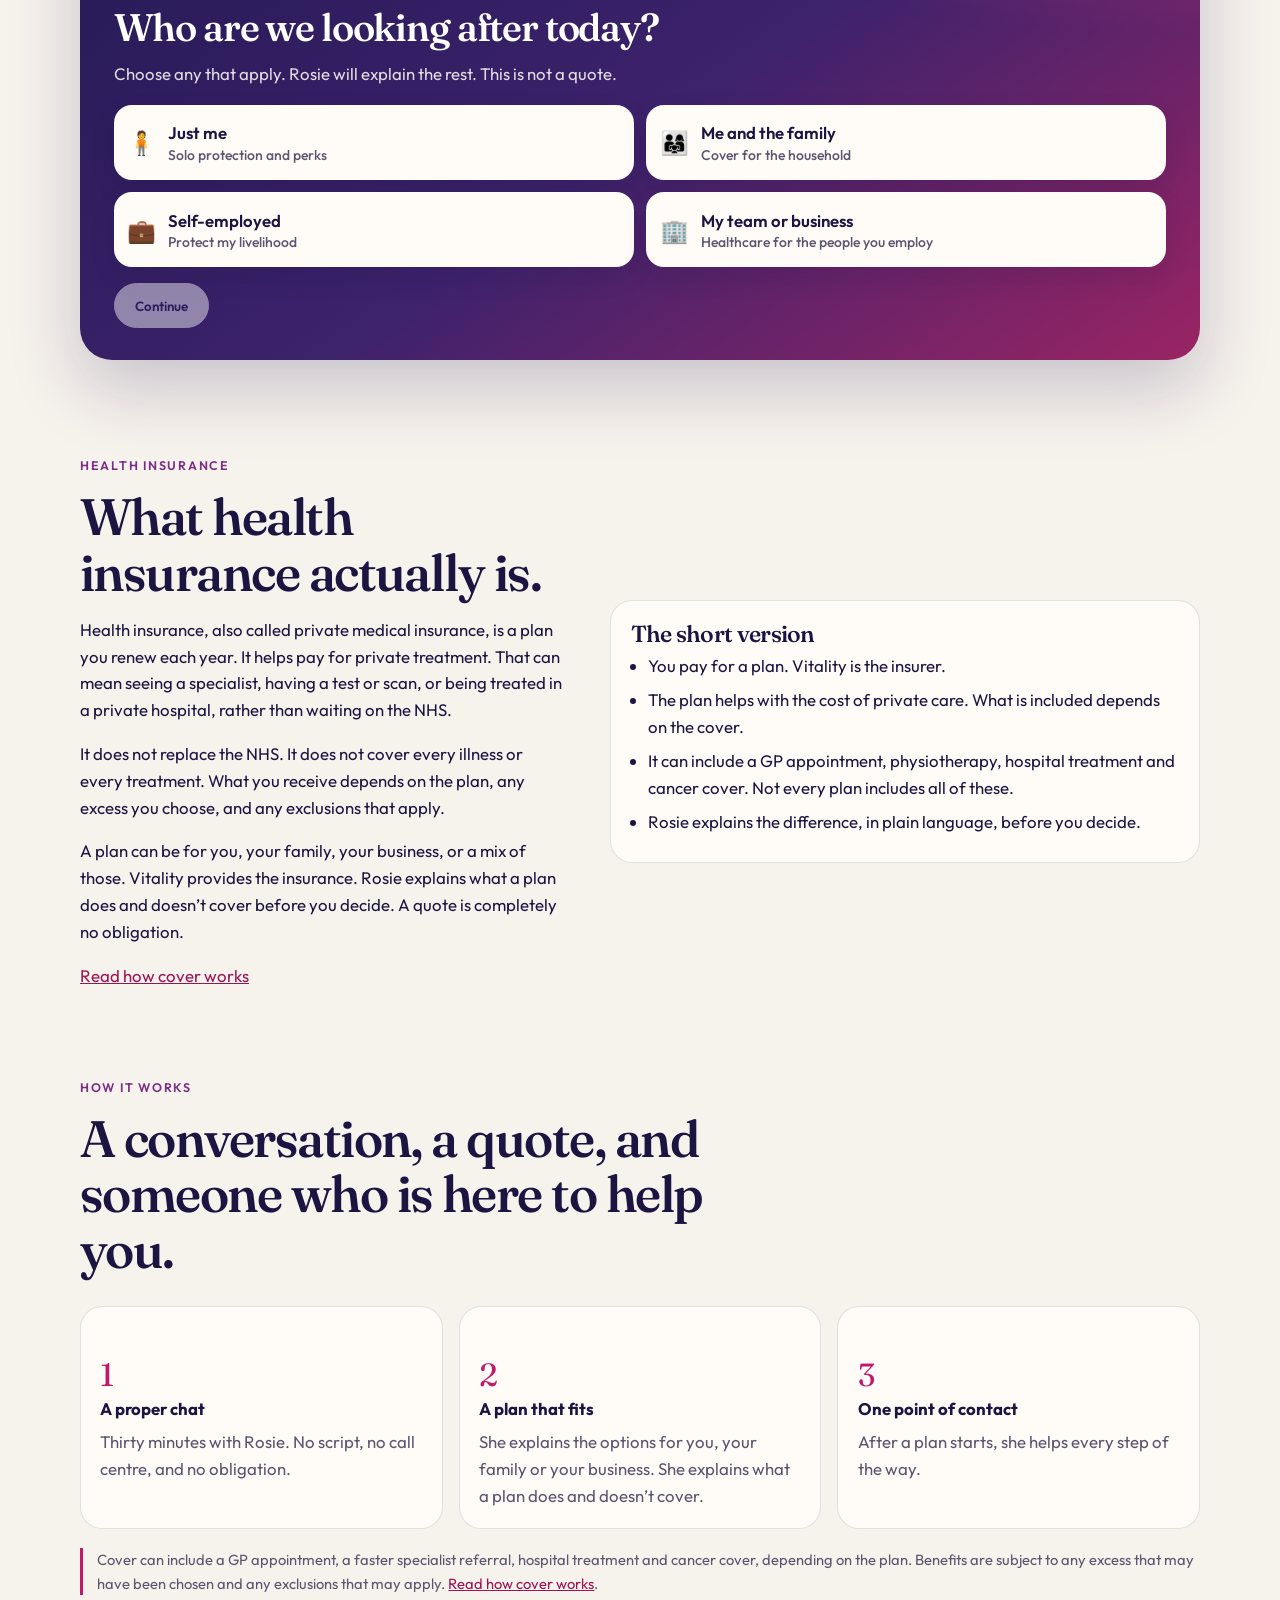
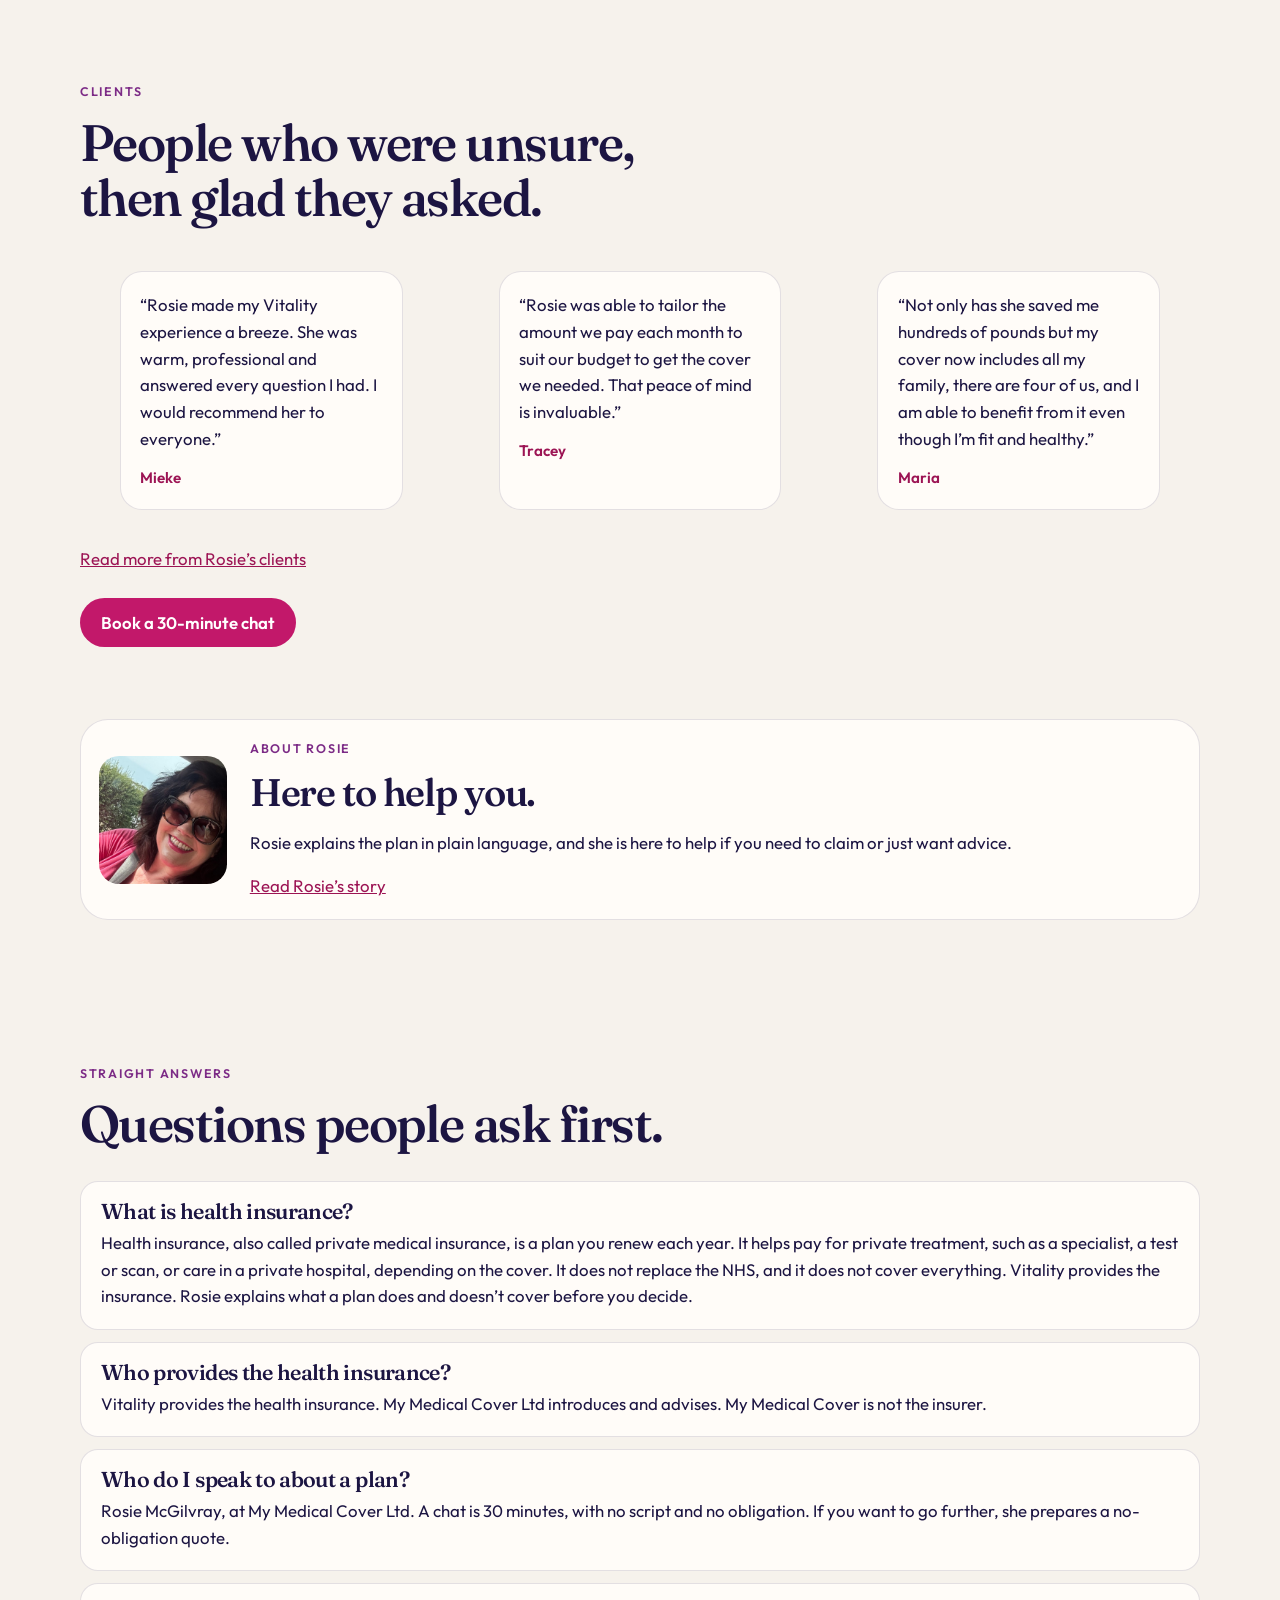
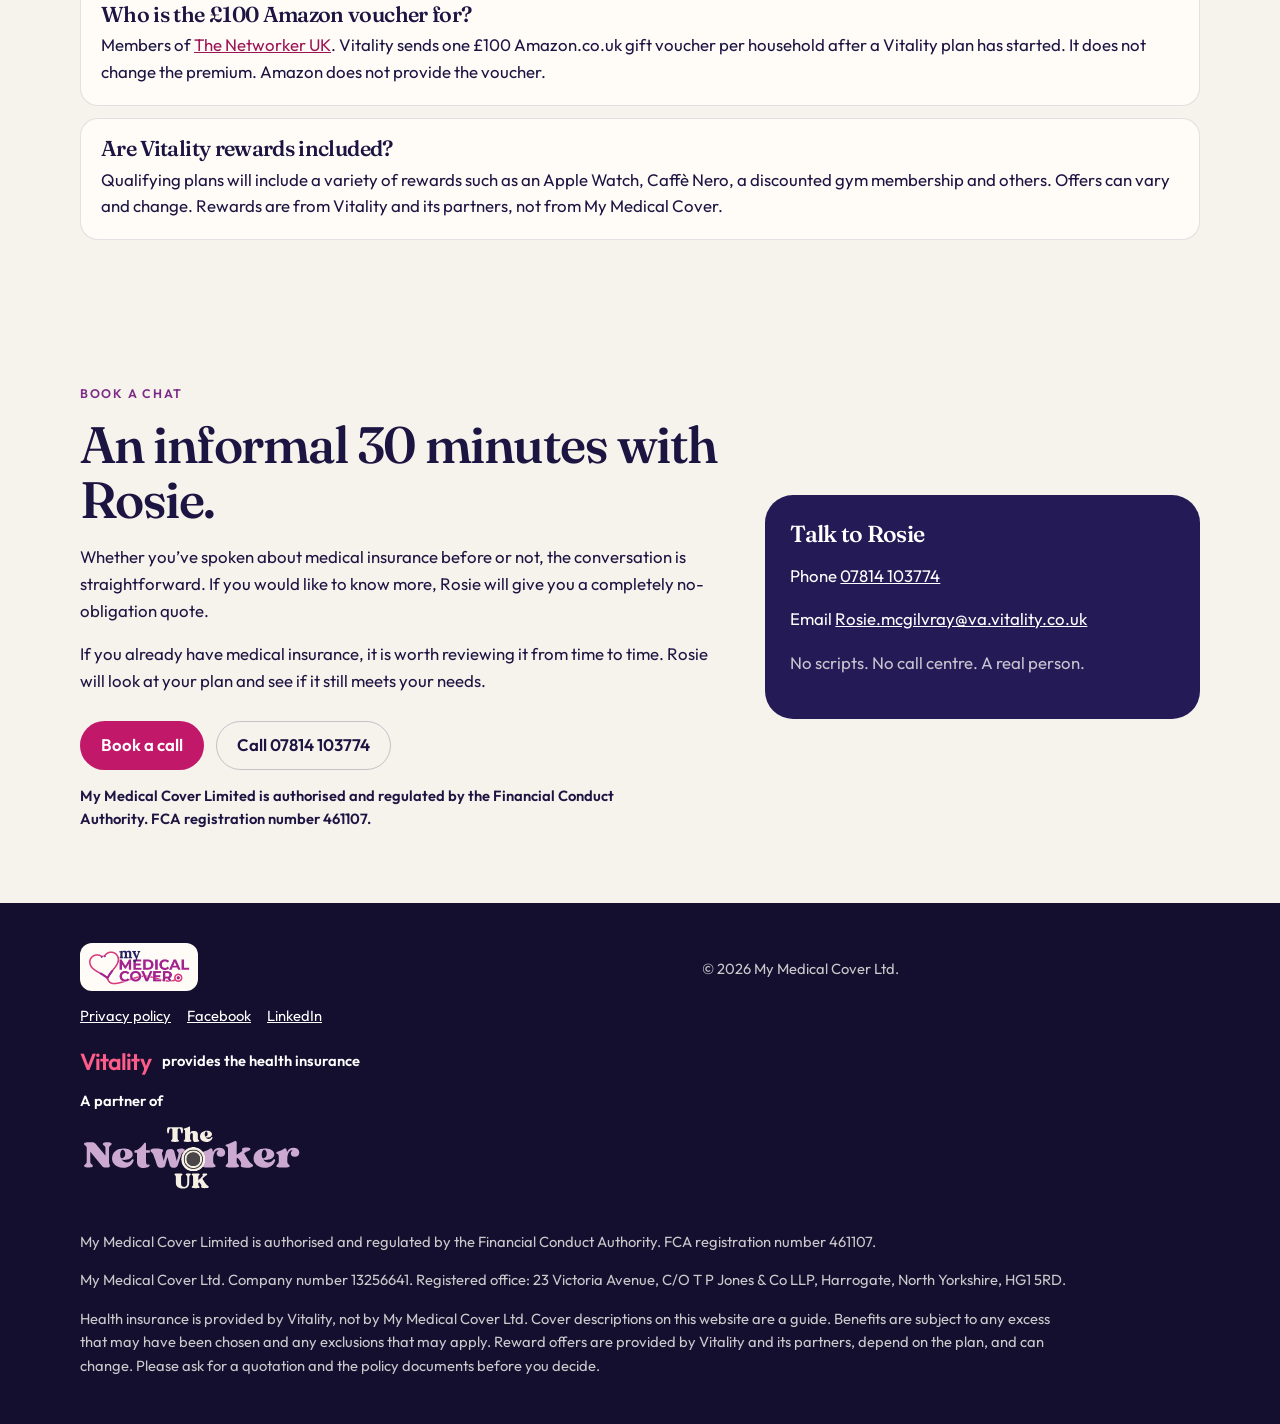
==== commit 77652e22: "Correct who the voucher is for, and remove the Instagram link. Co-authored-by: Cursor <cursoragent@c" ====
--- a/index.html
+++ b/index.html
@@ -37,7 +37,6 @@
         "founder": { "@type": "Person", "name": "Rosie McGilvray" },
         "sameAs": [
           "https://www.facebook.com/My-Medical-Cover-Ltd-100905602225410/",
-          "https://instagram.com/mymedicalcover",
           "https://www.linkedin.com/in/rosie-mcgilvray-77485217/"
         ]
       },
@@ -73,7 +72,7 @@
             "name": "Who is the £100 Amazon voucher for?",
             "acceptedAnswer": {
               "@type": "Answer",
-              "text": "People referred by The Networker UK. My Medical Cover Ltd sends one £100 Amazon.co.uk gift voucher per household after a Vitality plan has started. It does not change the premium. Amazon and Vitality do not provide the voucher."
+              "text": "Members of The Networker UK. Vitality sends one £100 Amazon.co.uk gift voucher per household after a Vitality plan has started. It does not change the premium. Amazon does not provide the voucher."
             }
           },
           {
@@ -81,15 +80,7 @@
             "name": "Are Vitality rewards included?",
             "acceptedAnswer": {
               "@type": "Answer",
-              "text": "Qualifying plans can include rewards such as an Apple Watch, Caffè Nero, a discounted gym membership and others. Offers depend on the plan and can change. Rewards are from Vitality and its partners, not from My Medical Cover."
-            }
-          },
-          {
-            "@type": "Question",
-            "name": "Where is My Medical Cover based?",
-            "acceptedAnswer": {
-              "@type": "Answer",
-              "text": "The registered office is 23 Victoria Avenue, C/O T P Jones & Co LLP, Harrogate, North Yorkshire, HG1 5RD. Call 07814 103774 or 01765 357257, or email Rosie.mcgilvray@va.vitality.co.uk."
+              "text": "Qualifying plans will include a variety of rewards such as an Apple Watch, Caffè Nero, a discounted gym membership and others. Offers can vary and change. Rewards are from Vitality and its partners, not from My Medical Cover."
             }
           }
         ]
@@ -443,15 +434,11 @@
           </article>
           <article>
             <h3>Who is the £100 Amazon voucher for?</h3>
-            <p>People referred by <a href="https://www.thenetworkeruk.com" target="_blank" rel="noopener noreferrer">The Networker UK<span class="visually-hidden"> (opens in a new tab)</span></a>. My Medical Cover Ltd sends one £100 Amazon.co.uk gift voucher per household after a Vitality plan has started. It does not change the premium. Amazon and Vitality do not provide the voucher.</p>
+            <p>Members of <a href="https://www.thenetworkeruk.com" target="_blank" rel="noopener noreferrer">The Networker UK<span class="visually-hidden"> (opens in a new tab)</span></a>. Vitality sends one £100 Amazon.co.uk gift voucher per household after a Vitality plan has started. It does not change the premium. Amazon does not provide the voucher.</p>
           </article>
           <article>
             <h3>Are Vitality rewards included?</h3>
-            <p>Qualifying plans can include rewards such as an Apple Watch, Caffè Nero, a discounted gym membership and others. Offers depend on the plan and can change. Rewards are from Vitality and its partners, not from My Medical Cover.</p>
-          </article>
-          <article>
-            <h3>Where is My Medical Cover based?</h3>
-            <p>The registered office is 23 Victoria Avenue, C/O T P Jones &amp; Co LLP, Harrogate, North Yorkshire, HG1 5RD. Call <a href="tel:07814103774">07814 103774</a> or <a href="tel:01765357257">01765 357257</a>, or email <a href="mailto:Rosie.mcgilvray@va.vitality.co.uk">Rosie.mcgilvray@va.vitality.co.uk</a>.</p>
+            <p>Qualifying plans will include a variety of rewards such as an Apple Watch, Caffè Nero, a discounted gym membership and others. Offers can vary and change. Rewards are from Vitality and its partners, not from My Medical Cover.</p>
           </article>
         </div>
       </div>
@@ -472,9 +459,8 @@
         </div>
         <aside class="contact-card">
           <h3 style="color:white">Talk to Rosie</h3>
-          <p>Phone <a href="tel:07814103774">07814 103774</a><br><a href="tel:01765357257">01765 357257</a></p>
+          <p>Phone <a href="tel:07814103774">07814 103774</a></p>
           <p>Email <a href="mailto:Rosie.mcgilvray@va.vitality.co.uk">Rosie.mcgilvray@va.vitality.co.uk</a></p>
-          <p>My Medical Cover Ltd<br>23 Victoria Avenue, C/O T P Jones &amp; Co LLP<br>Harrogate, North Yorkshire, HG1 5RD</p>
           <p class="muted" style="color:rgba(255,252,248,0.75)">No scripts. No call centre. A real person.</p>
         </aside>
       </div>
@@ -489,7 +475,6 @@
           <ul class="footer-links">
             <li><a href="privacy.html">Privacy policy</a></li>
             <li><a href="https://www.facebook.com/My-Medical-Cover-Ltd-100905602225410/">Facebook</a></li>
-            <li><a href="https://instagram.com/mymedicalcover">Instagram</a></li>
             <li><a href="https://www.linkedin.com/in/rosie-mcgilvray-77485217/">LinkedIn</a></li>
           </ul>
         </div>
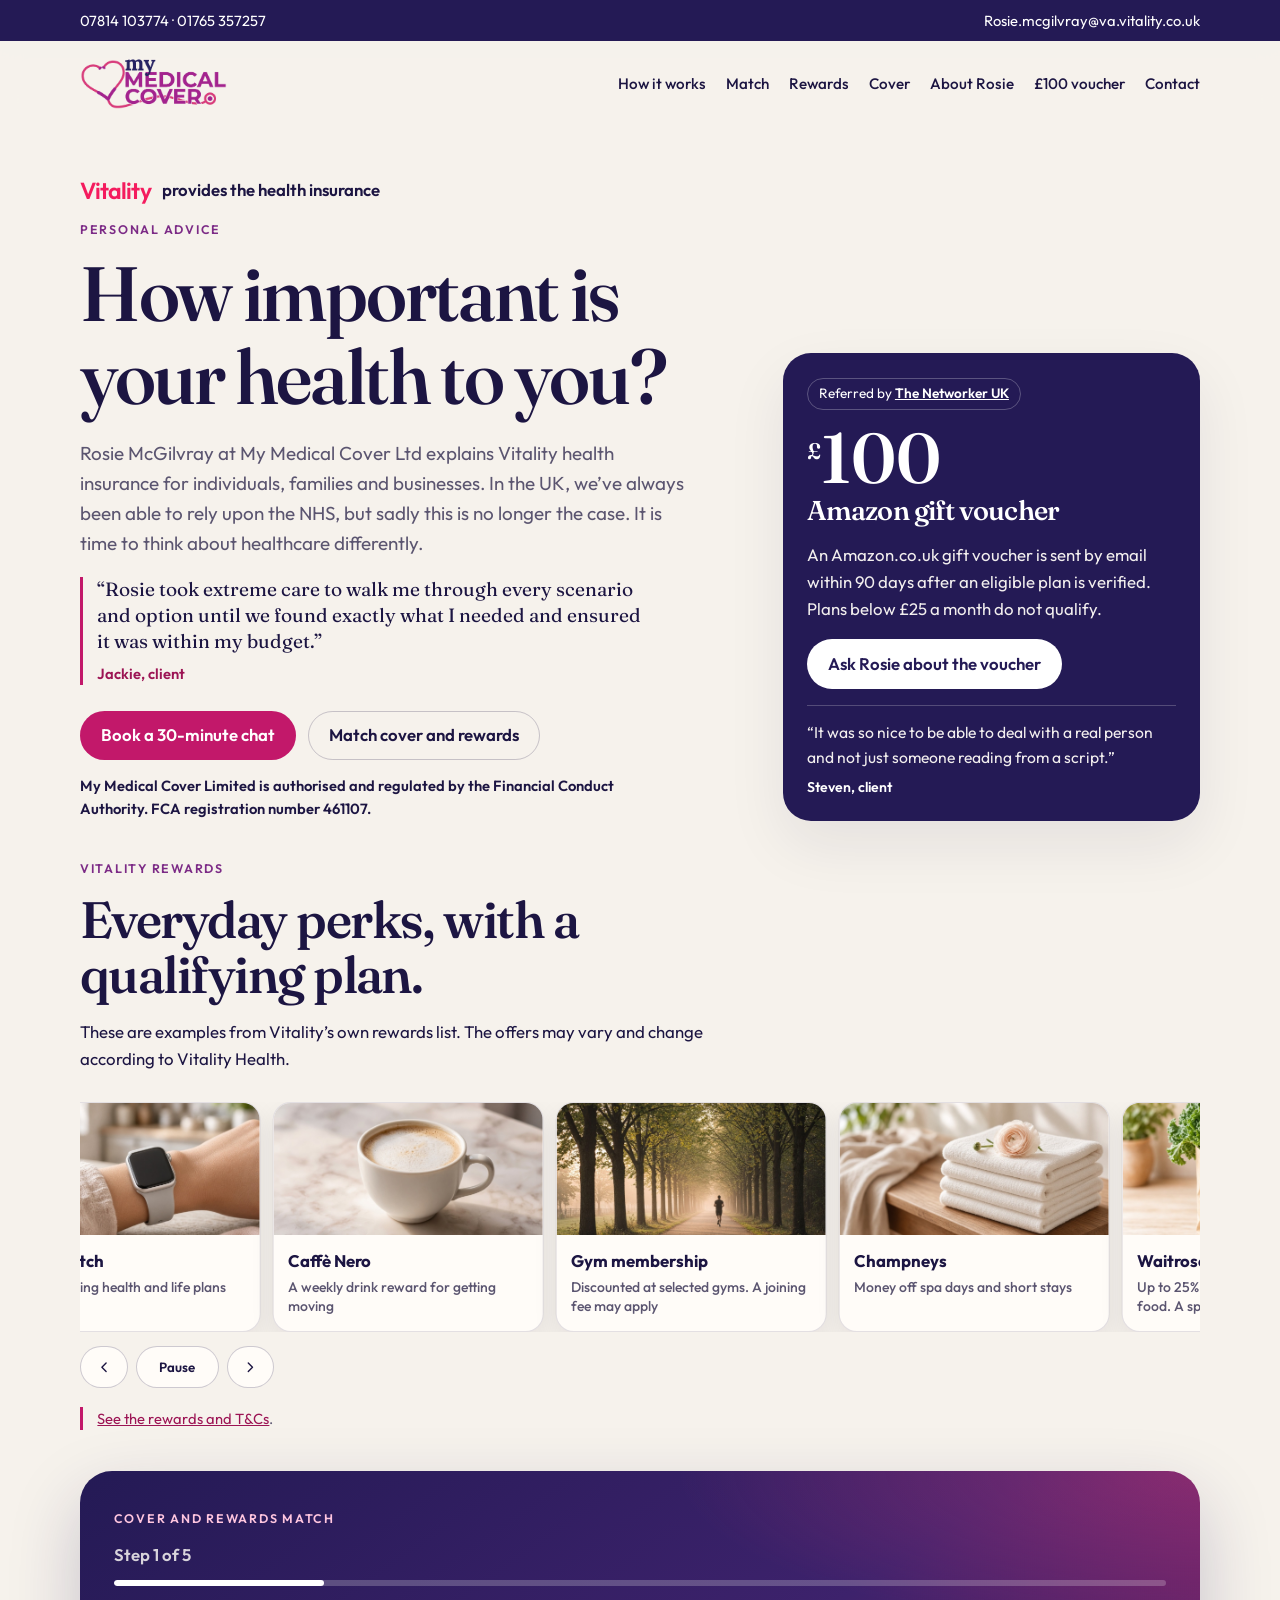
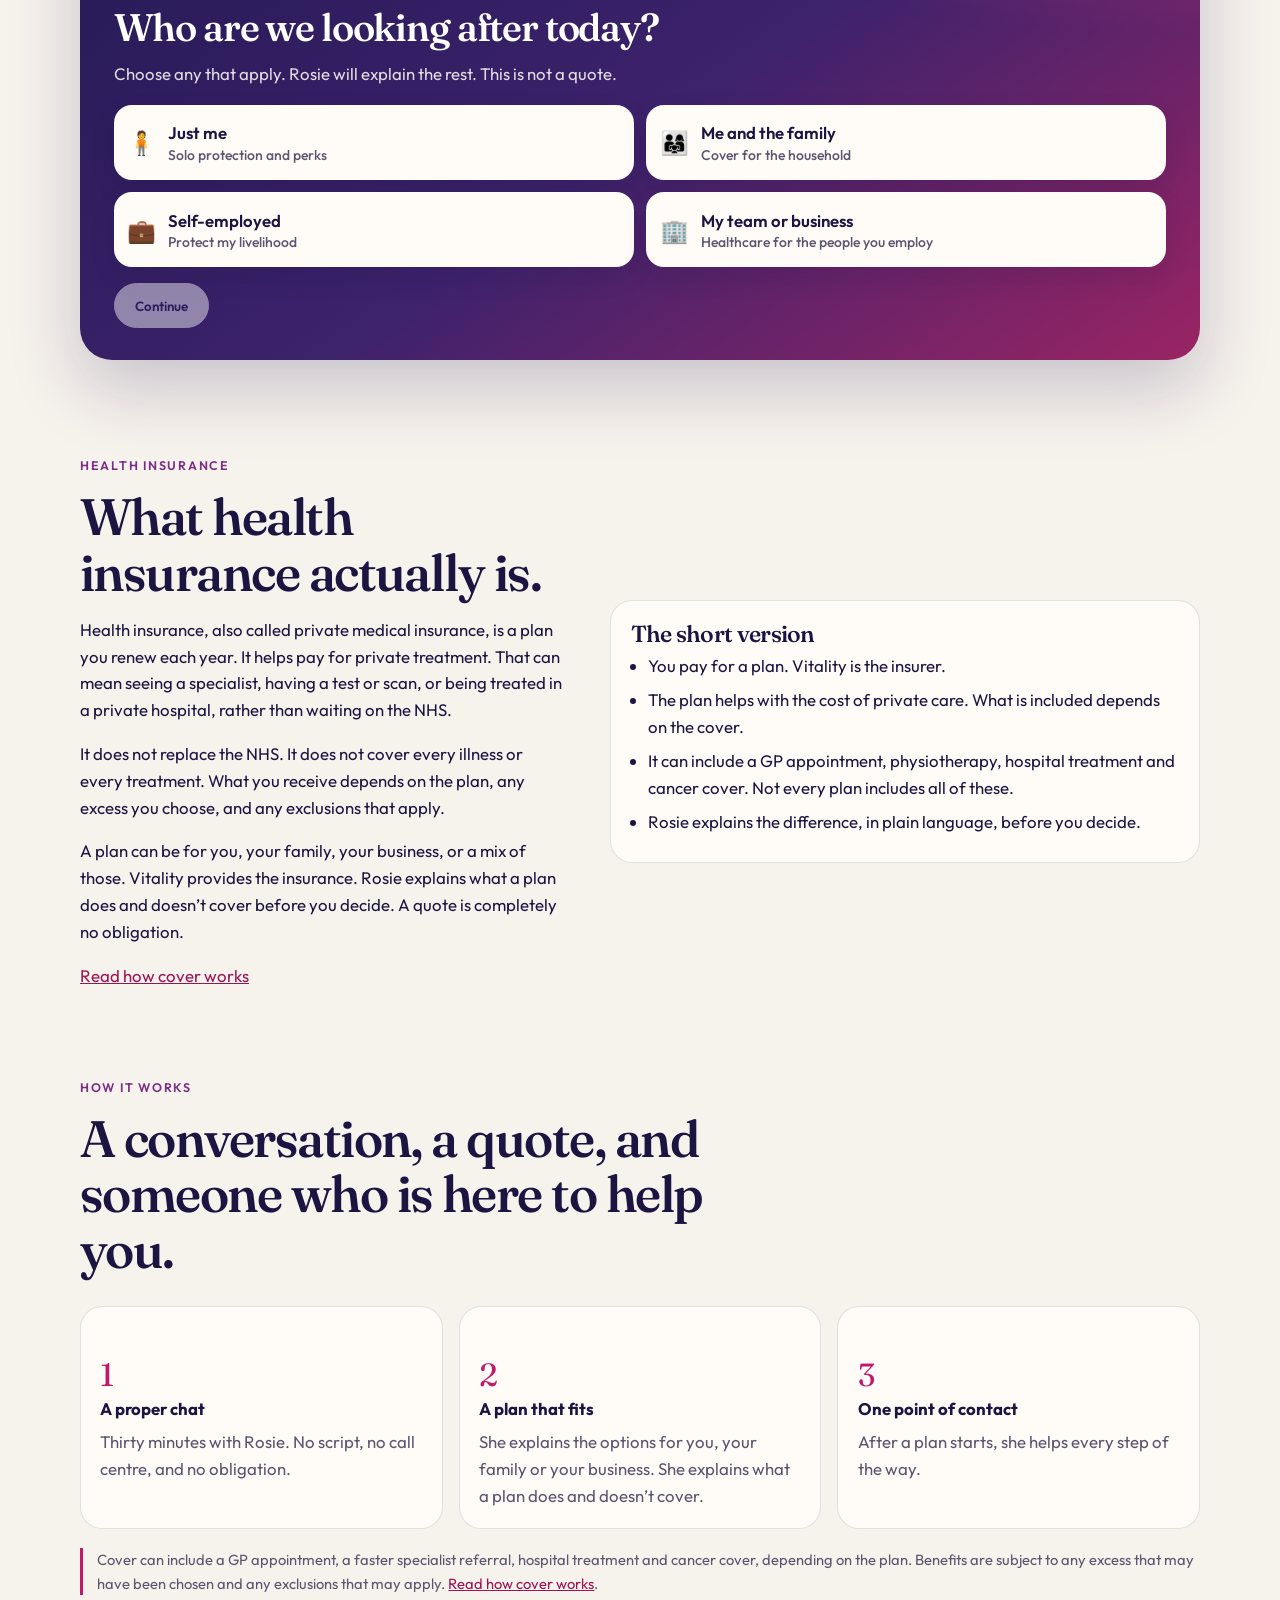
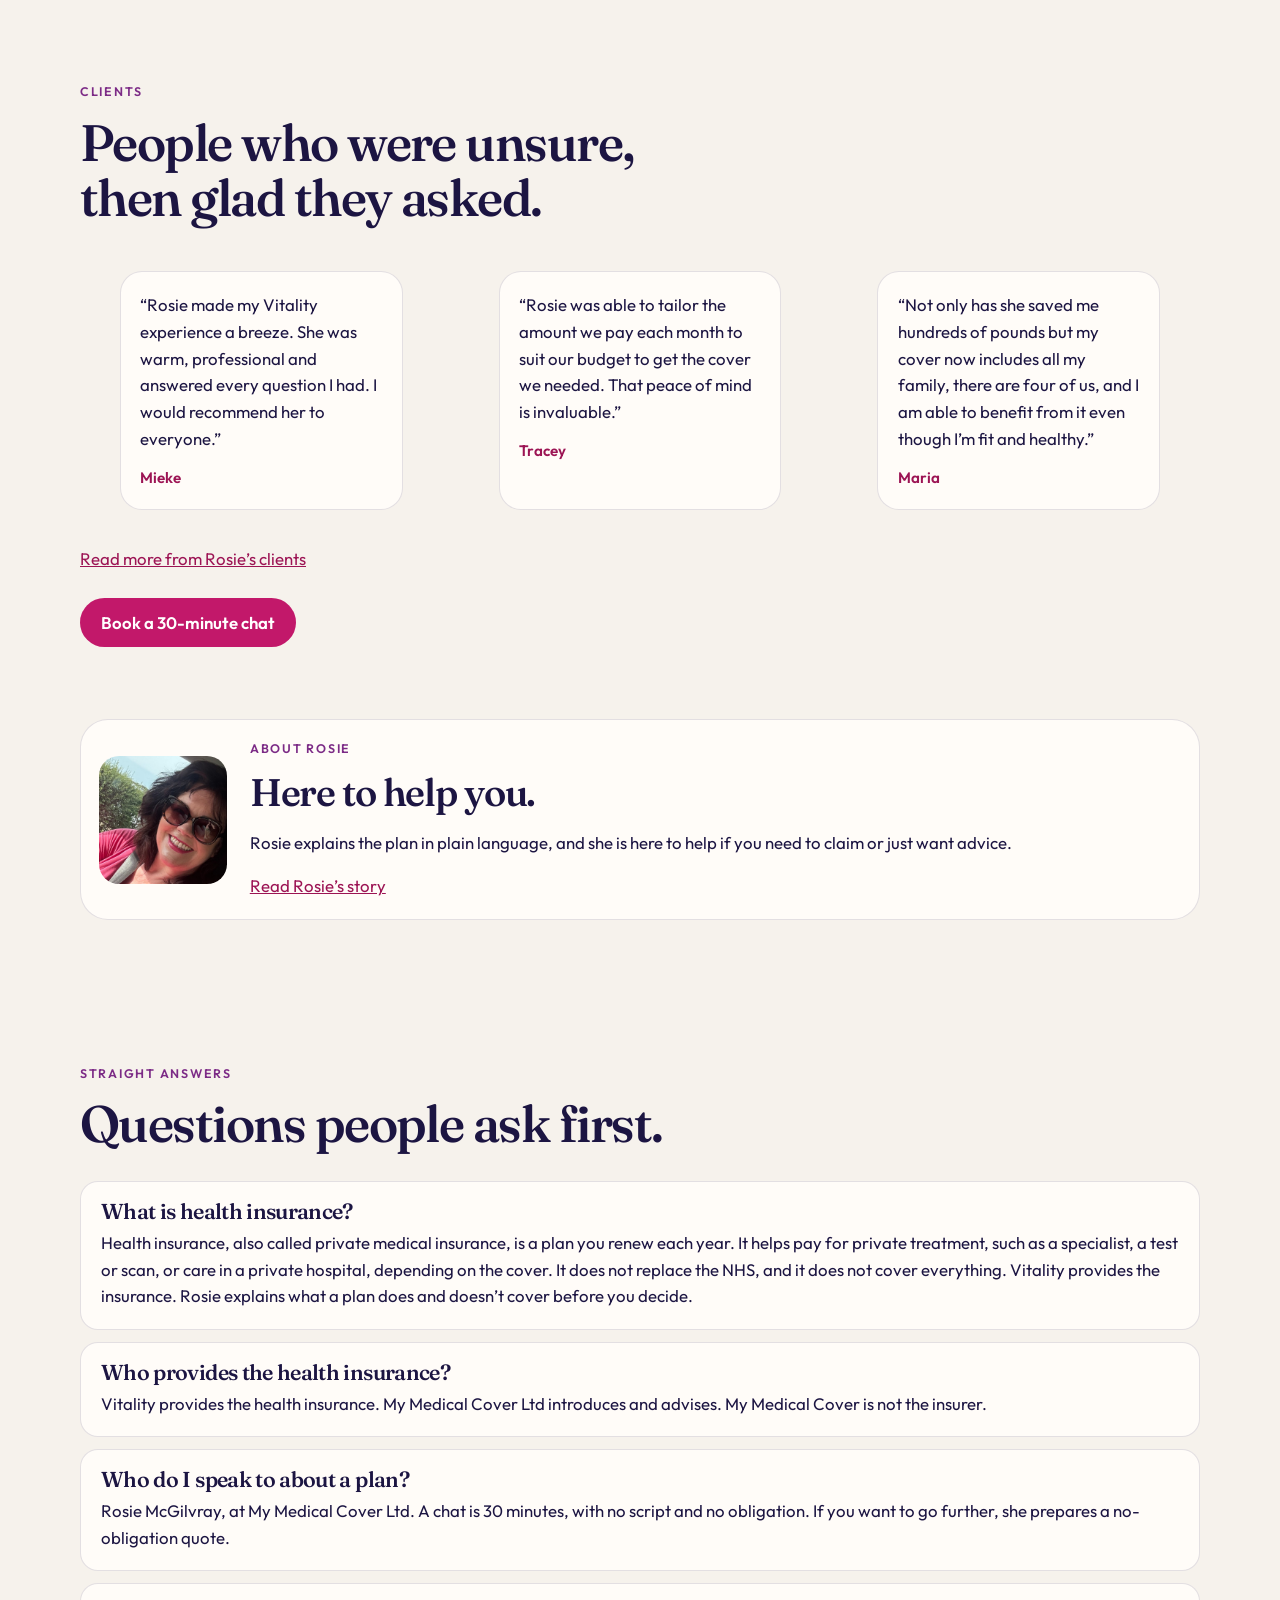
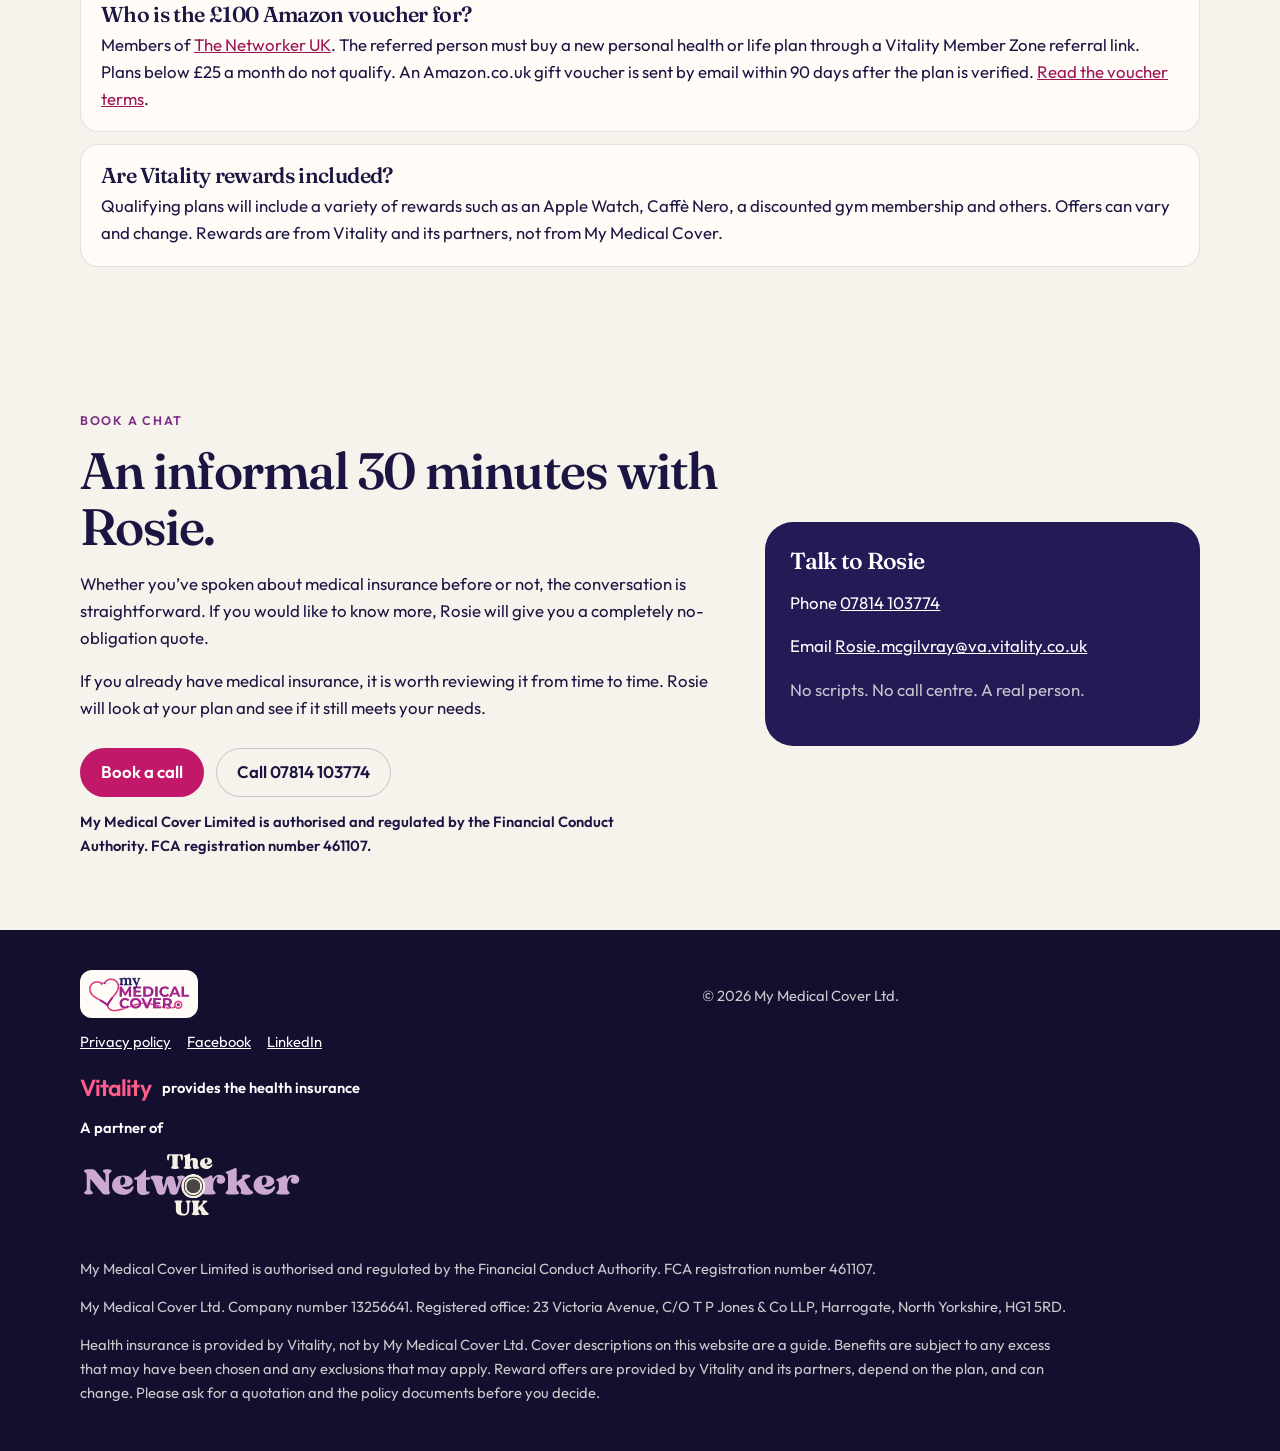
==== commit 592bcf68: "Use Vitality's Amazon referral terms, and show The Networker UK logo. Co-authored-by: Cursor <cursor" ====
--- a/index.html
+++ b/index.html
@@ -72,7 +72,7 @@
             "name": "Who is the £100 Amazon voucher for?",
             "acceptedAnswer": {
               "@type": "Answer",
-              "text": "Members of The Networker UK. Vitality sends one £100 Amazon.co.uk gift voucher per household after a Vitality plan has started. It does not change the premium. Amazon does not provide the voucher."
+              "text": "Members of The Networker UK. The referred person must buy a new personal health or life plan through a Vitality Member Zone referral link. Plans below £25 a month do not qualify. An Amazon.co.uk gift voucher is sent by email within 90 days after the plan is verified."
             }
           },
           {
@@ -140,7 +140,7 @@
           <span class="referrer">Referred by <a href="https://www.thenetworkeruk.com" target="_blank" rel="noopener noreferrer">The Networker UK<span class="visually-hidden"> (opens in a new tab)</span></a></span>
           <p class="amount"><span>£</span>100</p>
           <h2 style="font-size:1.7rem;color:white;margin-top:0.4rem">Amazon gift voucher</h2>
-          <p>After a Vitality plan starts through My Medical Cover, you will be sent a £100 Amazon.co.uk gift voucher. One per household. It does not change the premium.</p>
+          <p>An Amazon.co.uk gift voucher is sent by email within 90 days after an eligible plan is verified. Plans below £25 a month do not qualify.</p>
           <a class="btn btn-light" href="refer.html">Ask Rosie about the voucher</a>
           <blockquote class="voucher-quote">
             <p>“It was so nice to be able to deal with a real person and not just someone reading from a script.”</p>
@@ -434,7 +434,7 @@
           </article>
           <article>
             <h3>Who is the £100 Amazon voucher for?</h3>
-            <p>Members of <a href="https://www.thenetworkeruk.com" target="_blank" rel="noopener noreferrer">The Networker UK<span class="visually-hidden"> (opens in a new tab)</span></a>. Vitality sends one £100 Amazon.co.uk gift voucher per household after a Vitality plan has started. It does not change the premium. Amazon does not provide the voucher.</p>
+            <p>Members of <a href="https://www.thenetworkeruk.com" target="_blank" rel="noopener noreferrer">The Networker UK<span class="visually-hidden"> (opens in a new tab)</span></a>. The referred person must buy a new personal health or life plan through a Vitality Member Zone referral link. Plans below £25 a month do not qualify. An Amazon.co.uk gift voucher is sent by email within 90 days after the plan is verified. <a href="refer.html">Read the voucher terms</a>.</p>
           </article>
           <article>
             <h3>Are Vitality rewards included?</h3>
--- a/css/styles.css
+++ b/css/styles.css
@@ -620,6 +620,18 @@
 }
 .terms { font-size: 0.95rem; }
 .terms li { margin: 0.4rem 0; }
+.refer-networker {
+  display: inline-flex;
+  margin: 0.35rem 0 0.2rem;
+  background: var(--navy);
+  border-radius: 16px;
+  padding: 0.65rem 0.85rem 0.5rem;
+}
+.refer-networker img {
+  height: 58px;
+  width: auto;
+  display: block;
+}
 
 .contact-row {
   display: grid;
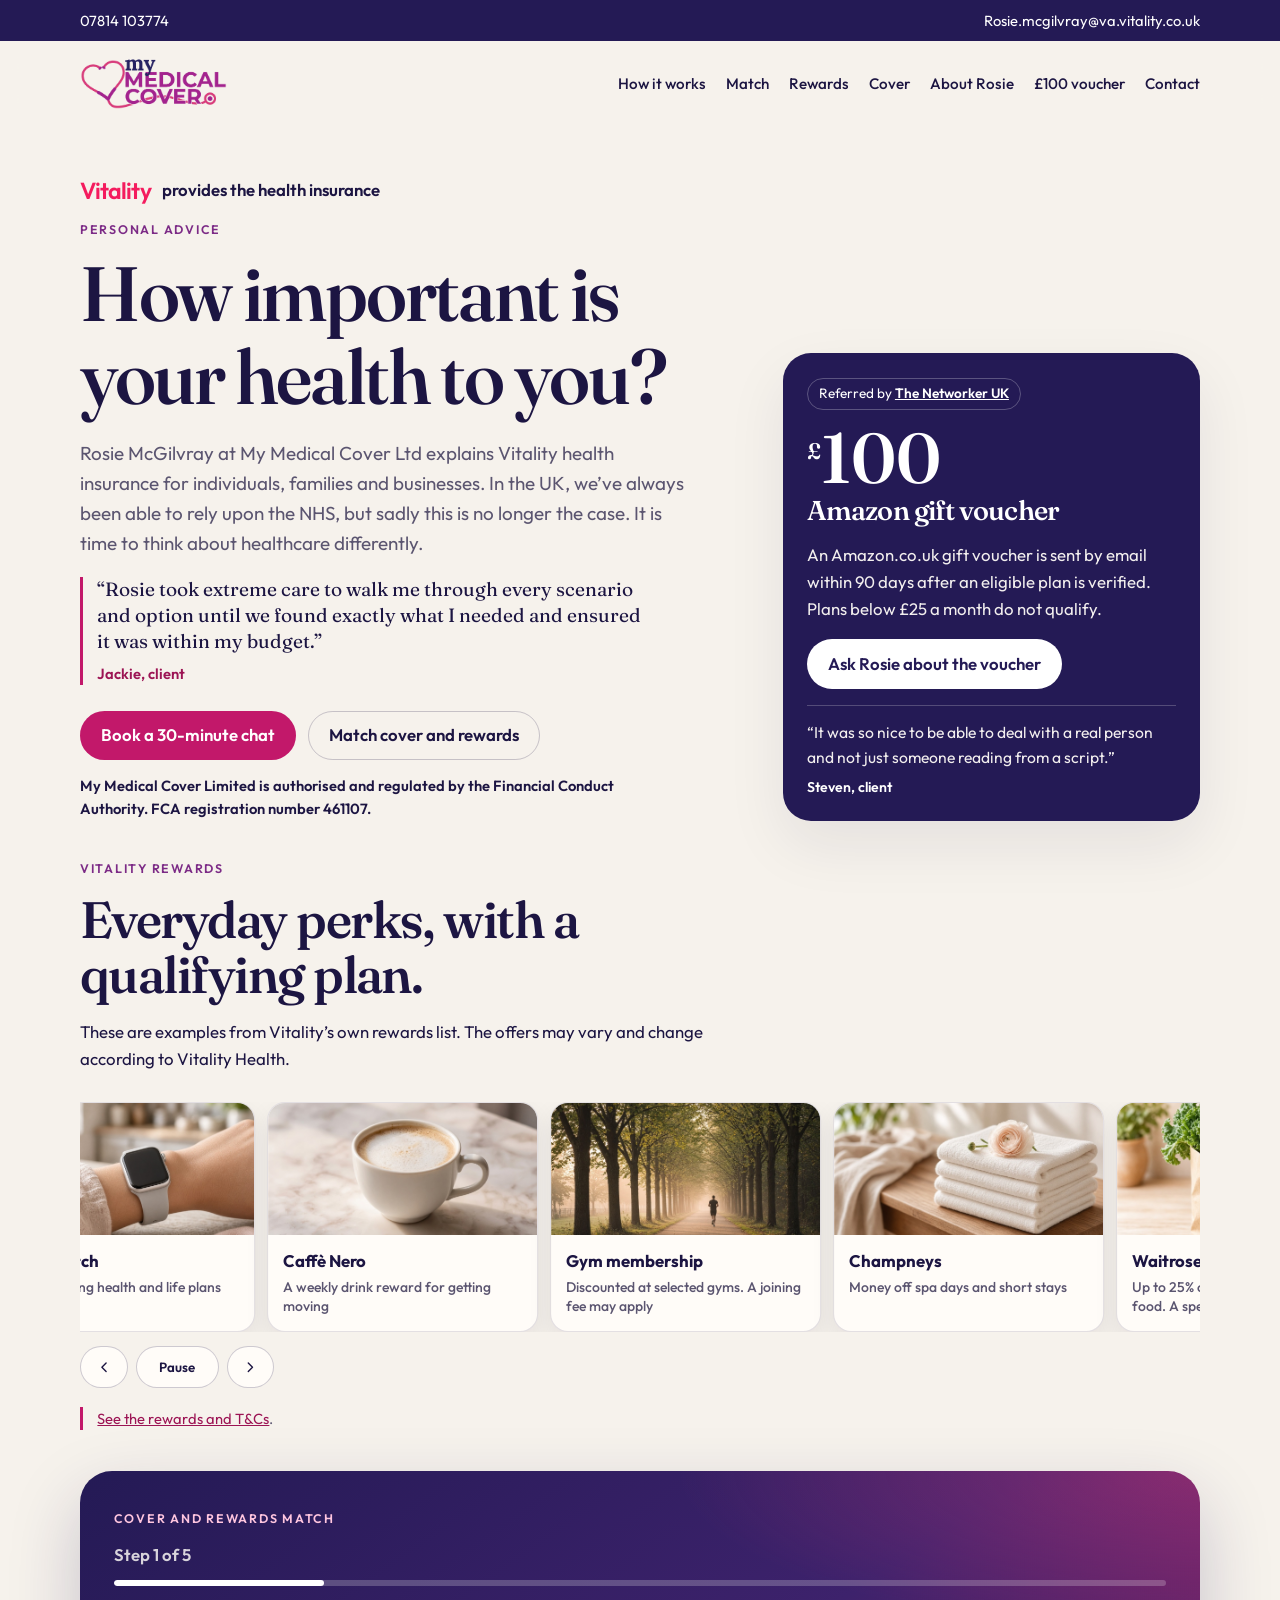
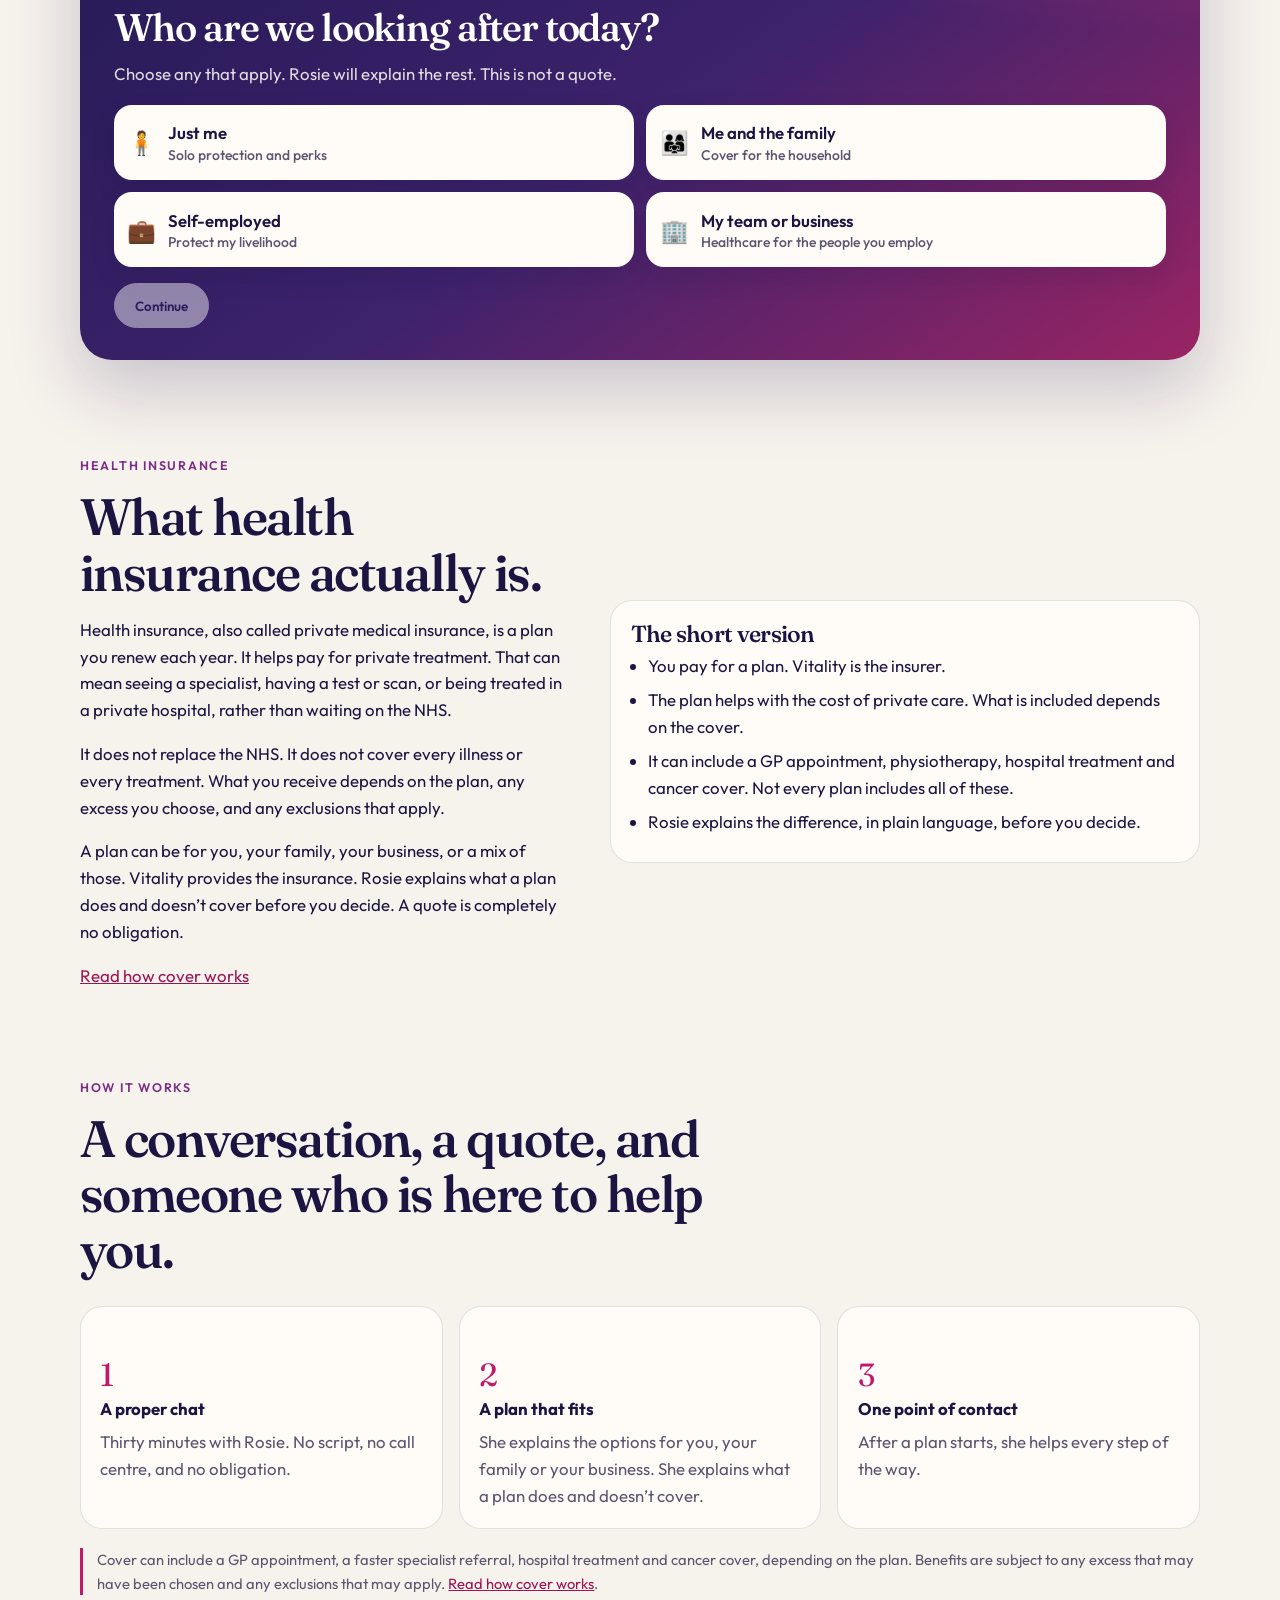
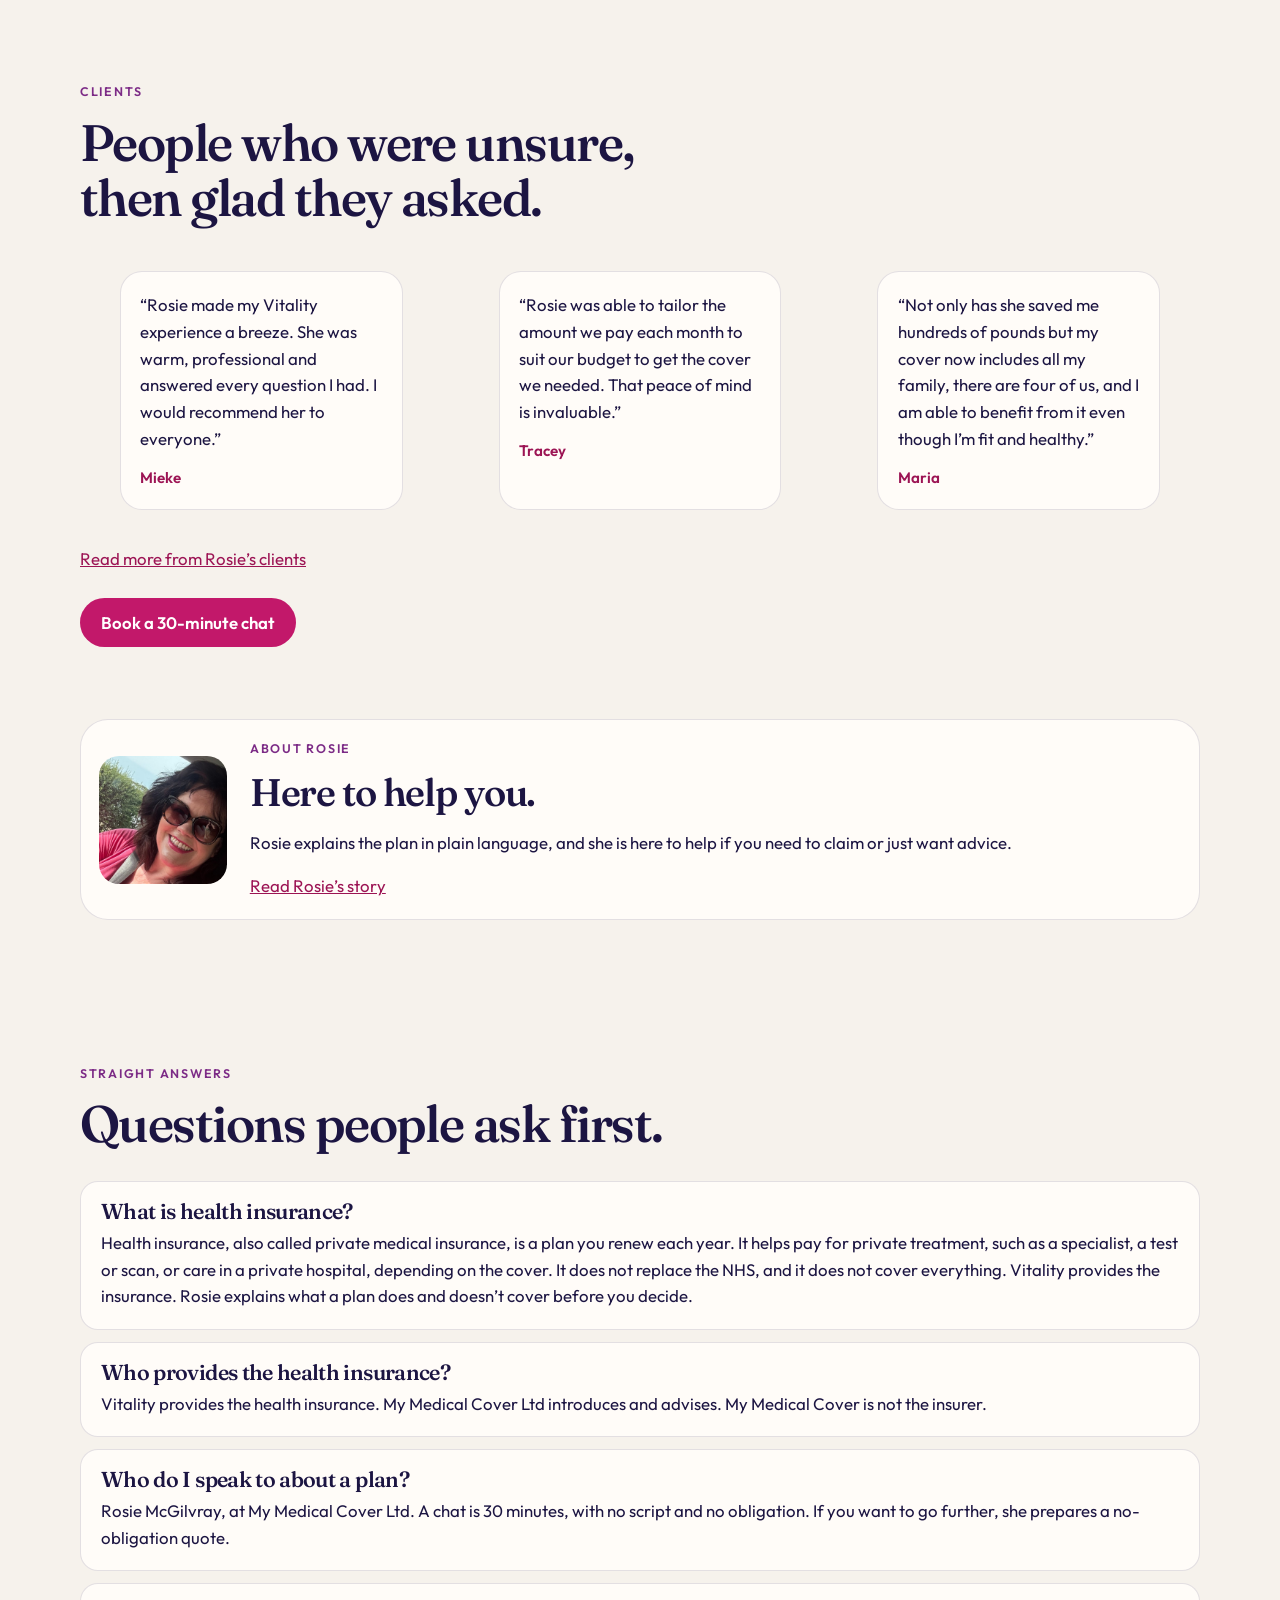
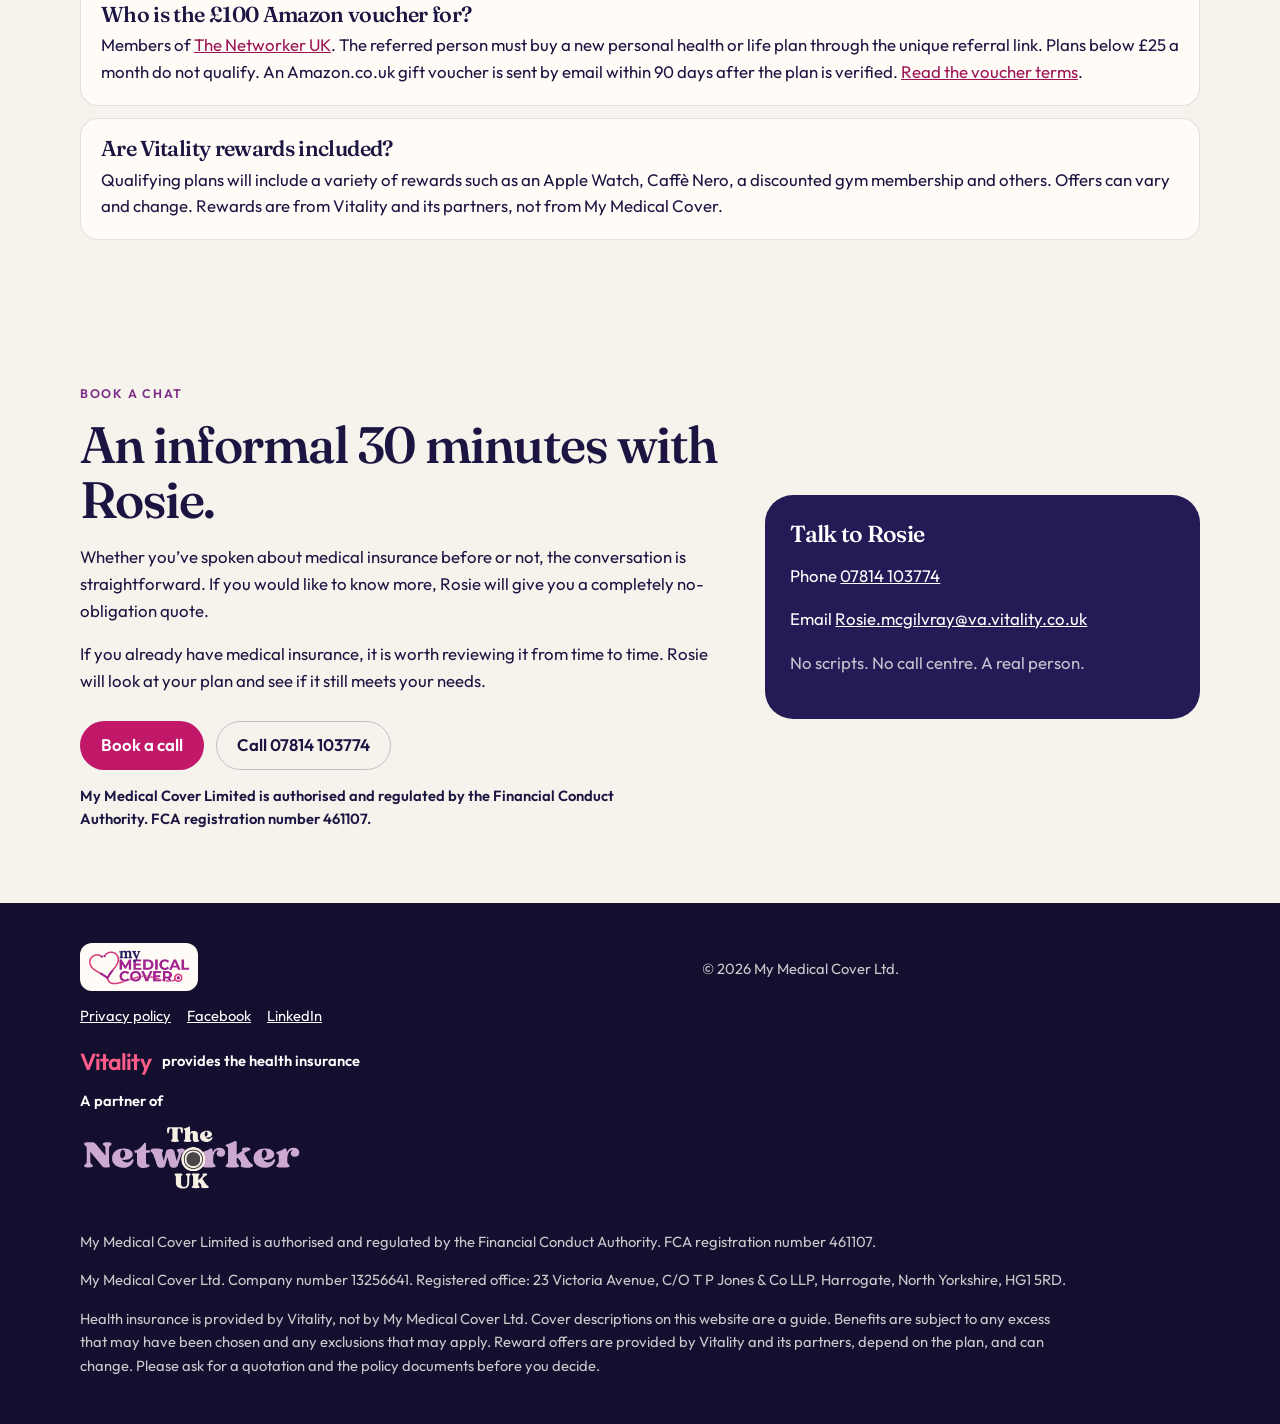
==== commit d9b049d3: "Remove the landline, and spell out the voucher privacy terms. Co-authored-by: Cursor <cursoragent@cu" ====
--- a/index.html
+++ b/index.html
@@ -24,7 +24,7 @@
         "url": "https://my-mc.co.uk/",
         "description": "Rosie McGilvray explains Vitality health insurance for individuals, families and businesses. My Medical Cover advises. Vitality provides the insurance.",
         "email": "Rosie.mcgilvray@va.vitality.co.uk",
-        "telephone": ["+447814103774", "+441765357257"],
+        "telephone": ["+447814103774"],
         "address": {
           "@type": "PostalAddress",
           "streetAddress": "23 Victoria Avenue, C/O T P Jones & Co LLP",
@@ -72,7 +72,7 @@
             "name": "Who is the £100 Amazon voucher for?",
             "acceptedAnswer": {
               "@type": "Answer",
-              "text": "Members of The Networker UK. The referred person must buy a new personal health or life plan through a Vitality Member Zone referral link. Plans below £25 a month do not qualify. An Amazon.co.uk gift voucher is sent by email within 90 days after the plan is verified."
+              "text": "Members of The Networker UK. The referred person must buy a new personal health or life plan through the unique referral link. Plans below £25 a month do not qualify. An Amazon.co.uk gift voucher is sent by email within 90 days after the plan is verified."
             }
           },
           {
@@ -98,7 +98,7 @@
   <a class="skip" href="#main">Skip to content</a>
   <div class="topbar">
     <div class="topbar-inner">
-      <span><a href="tel:07814103774">07814 103774</a> · <a href="tel:01765357257">01765 357257</a></span>
+      <span><a href="tel:07814103774">07814 103774</a></span>
       <a href="mailto:Rosie.mcgilvray@va.vitality.co.uk">Rosie.mcgilvray@va.vitality.co.uk</a>
     </div>
   </div>
@@ -434,7 +434,7 @@
           </article>
           <article>
             <h3>Who is the £100 Amazon voucher for?</h3>
-            <p>Members of <a href="https://www.thenetworkeruk.com" target="_blank" rel="noopener noreferrer">The Networker UK<span class="visually-hidden"> (opens in a new tab)</span></a>. The referred person must buy a new personal health or life plan through a Vitality Member Zone referral link. Plans below £25 a month do not qualify. An Amazon.co.uk gift voucher is sent by email within 90 days after the plan is verified. <a href="refer.html">Read the voucher terms</a>.</p>
+            <p>Members of <a href="https://www.thenetworkeruk.com" target="_blank" rel="noopener noreferrer">The Networker UK<span class="visually-hidden"> (opens in a new tab)</span></a>. The referred person must buy a new personal health or life plan through the unique referral link. Plans below £25 a month do not qualify. An Amazon.co.uk gift voucher is sent by email within 90 days after the plan is verified. <a href="refer.html">Read the voucher terms</a>.</p>
           </article>
           <article>
             <h3>Are Vitality rewards included?</h3>
